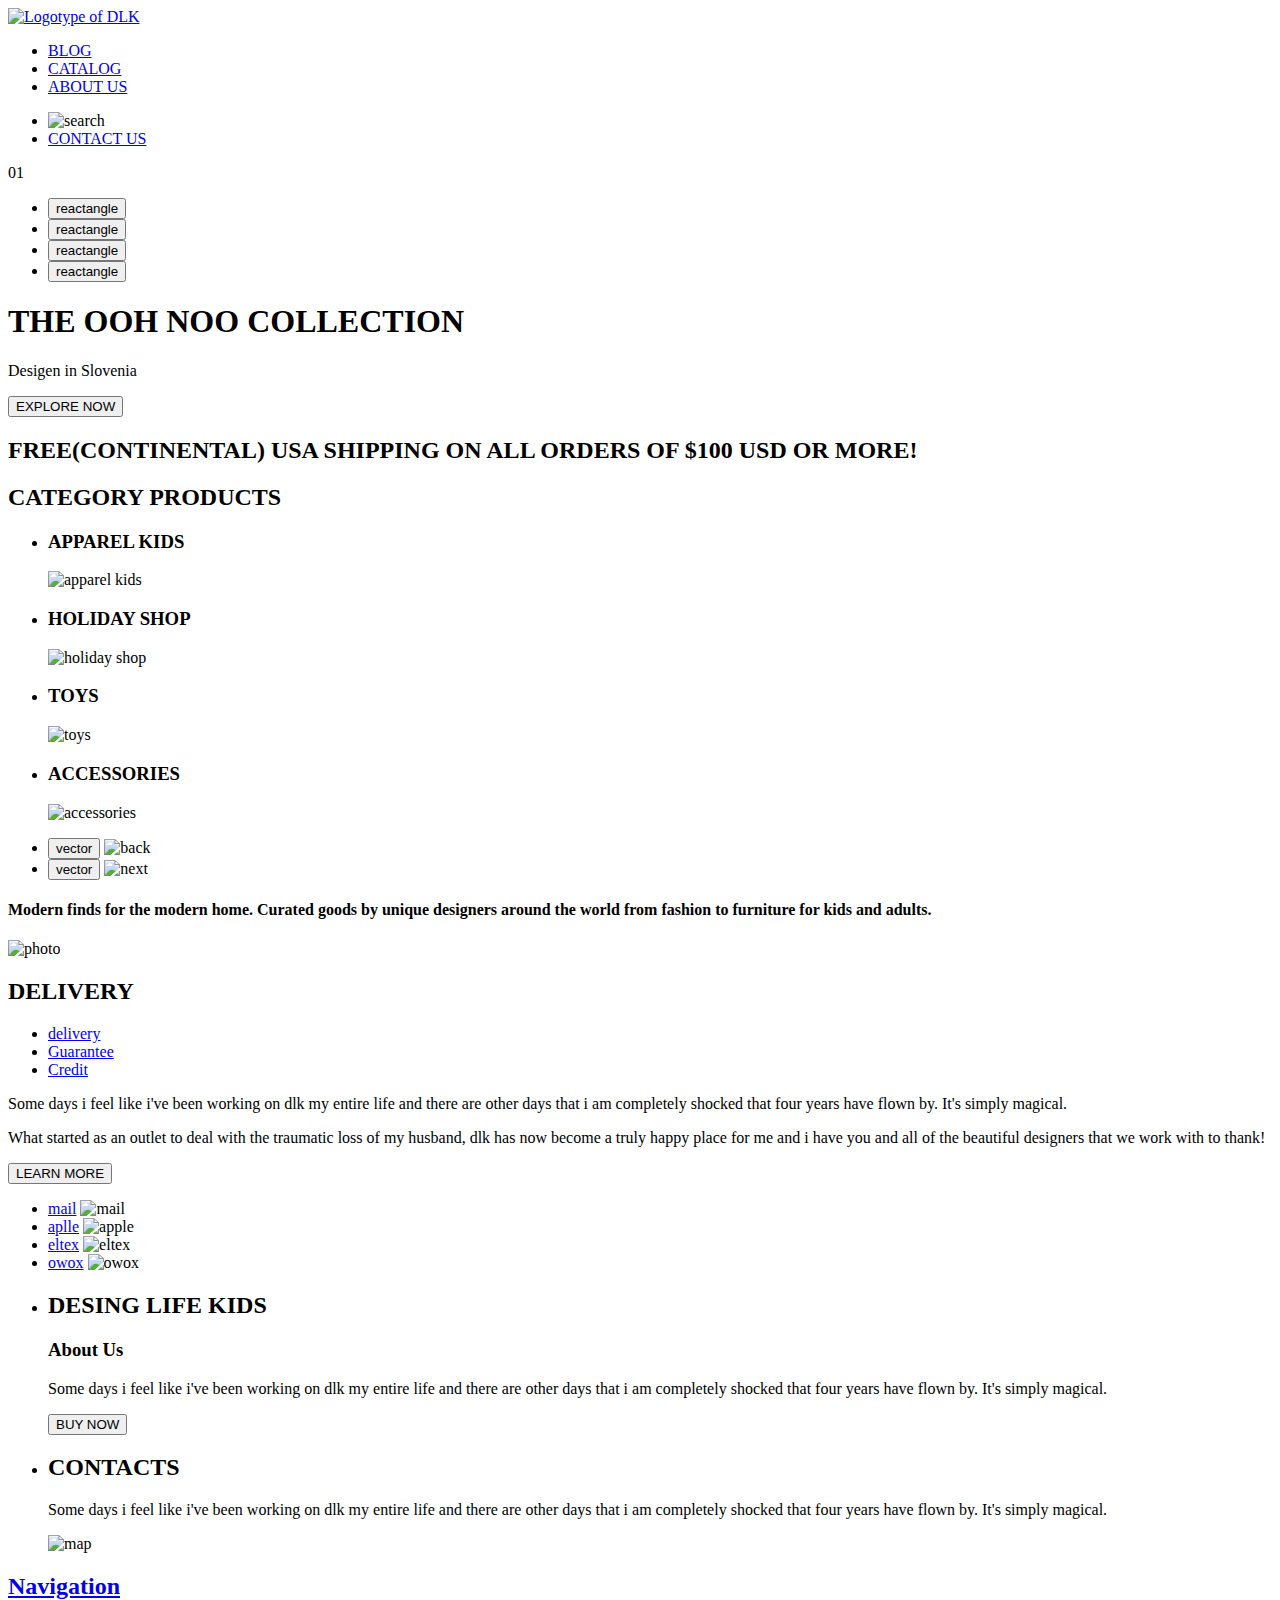
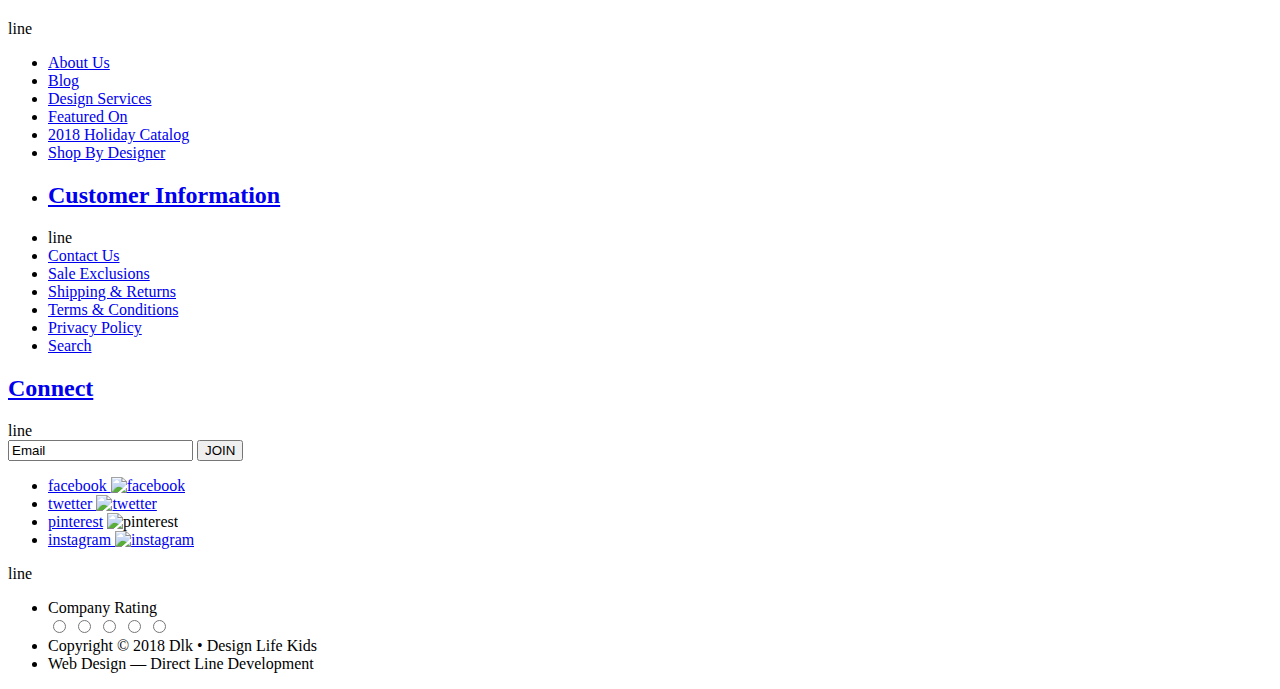
==== index.html @ a0fbb1eb "Fix index.html" ====
<!DOCTYPE html>
<html lang="en">
<head>
    <meta charset="UTF-8">
    <meta http-equiv="X-UA-Compatible" content="IE=edge">
    <meta name="viewport" content="width=device-width, initial-scale=1.0">
    <title>DLK</title>
</head>
<body>
   <header>
        <a href="/">
            <img src="#" alt="Logotype of DLK">
        </a>
        <nav>
            <ul>
                <li>
                    <a href="#">BLOG</a>
                </li>
                <li>
                    <a href="#">CATALOG</a>
                </li>
                <li>
                    <a href="#">ABOUT US</a>
                </li>
            </ul>
        </nav>
        <ul>
            <li>
                <img src="#" alt="search">
            </li>
            <li>
               <a href="#">CONTACT US</a> 
            </li>
        </ul>
   </header> 
   <section>
        <p>01</p>
                <ul>
                    <li>
                        <button>reactangle</button> 
                    </li>
                    <li>
                        <button>reactangle</button> 
                    </li>
                    <li>
                        <button>reactangle</button> 
                    </li>
                    <li>
                        <button>reactangle</button> 
                    </li>
                </ul>
            <h1>THE OOH NOO COLLECTION</h1>
            <p>Desigen in Slovenia</p>
            <button name="button">EXPLORE NOW</button>
            <h2>FREE(CONTINENTAL) USA SHIPPING ON ALL ORDERS OF $100 USD OR MORE!</h2>
            <div id="rectangle"></div>
   </section>
   <section>
    <h2>CATEGORY PRODUCTS</h2>
        <ul>
            <li>
                <h3>APPAREL KIDS</h3>
                    <img src="#" alt="apparel kids">
            </li>
            <li>
                <h3>HOLIDAY SHOP</h3>
                    <img src="#" alt="holiday shop">
            </li>
            <li>
                <h3>TOYS</h3>
                    <img src="#" alt="toys">
            </li>
            <li>
                <h3>ACCESSORIES</h3>
                    <img src="#" alt="accessories">
            </li>
        </ul>
        <ul>
            <li>
                <button>vector</button>
                    <img src="#" alt="back">
            </li>
            <li>
                <button>vector</button>
                <img src="#" alt="next">
            </li>
        </ul>
        <h4>Modern finds for the modern home. Curated goods by unique designers around the world from fashion to furniture for kids and adults.</h4>
   </section>
   <section>
    <img src="#" alt="photo">
    <h2>DELIVERY</h2>
        <ul>
            <li>
                <a href="#">delivery</a>
            </li>
            <li>
                <a href="#">Guarantee</a>
            </li>
            <li>
                <a href="#">Credit</a>
            </li>
        </ul>
        <p>Some days i feel like i've been working on dlk my entire life and there are other days that i am completely shocked that four years have flown by. It's simply magical.</p>
        <p>What started as an outlet to deal  with the traumatic loss of my husband, dlk has now become a truly happy place for me and i have you and all of the beautiful designers that we work with to thank!</p>
        <button name="button">LEARN MORE</button>
    </section>
     <section>
        <ul>
            <li>
                <a href="#">mail</a>
                    <img src="#" alt="mail">
            </li>
            <li>
                <a href="#">aplle</a>
                    <img src="#" alt="apple">
            </li>
            <li>
                <a href="#">eltex</a>
                    <img src="#" alt="eltex">
            </li>
            <li>
                <a href="#">owox</a>
                    <img src="#" alt="owox">
            </li>
        </ul>
    </section>
    <section>
        <ul>
            <li>
                 <h2>DESING LIFE KIDS</h2>
                <h3>About Us</h3>
                <p>Some days i feel like i've been working on dlk my entire life and there are other days that i am completely shocked that four years have flown by. It's simply magical.  
                </p>
                <button name="button">BUY NOW</button>
             </li>
        </ul>
        <ul>
            <li>
                <h2>CONTACTS</h2>
                <p>Some days i feel like i've been working on dlk my entire life and there are other days that i am completely shocked that four years have flown by. It's simply magical.
                </p>
                <img src="#" alt="map">
            </li>
        </ul>
    </section>
    <section>
        <h2>
            <a href="#">Navigation</a>
        </h2>
         <div>line</div>
        <ul>
            <li>
                <a href="#">About Us</a>
            </li>
            <li>
                <a href="#">Blog</a>
            </li>
            <li>
                <a href="#">Design Services</a>
            </li>
            <li>
                <a href="#">Featured On</a>
            </li>
            <li>
                <a href="#">2018 Holiday Catalog</a>
            </li>
            <li>
                <a href="#">Shop By Designer</a>
            </li>
        </ul>
    </section>
    <section>
        <ul>
            <li>
                <h2>
                   <a href="#">Customer Information</a>
                </h2>
            </li>
            <li>
                <div>line</div>
            </li>
            <li>
                <a href="#">Contact Us</a>
            </li>
            <li>
                <a href="#">Sale Exclusions</a>
            </li>
            <li>
                <a href="#">Shipping & Returns</a>
            </li>
            <li>
                <a href="#">Terms & Conditions</a>
            </li>
            <li>
                <a href="#">Privacy Policy</a>
            </li>
            <li>
                <a href="#">Search</a>
            </li>
        </ul>
    </section>
    <section>
        <h2>
            <a href="#">Connect</a>
        </h2>
        <div>line</div>
        <input type="email" value="Email"> <button>JOIN</button>
        <ul>
            <li>
                <a href="#">facebook
                    <img src="#" alt="facebook">
                </a>
            </li>
            <li>
                <a href="#">twetter
                    <img src="#" alt="twetter">
                </a>
            </li>
            <li>
                <a href="#">pinterest</a>
                    <img src="#" alt="pinterest">
            </li>
            <li>
                <a href="#">instagram
                    <img src="#" alt="instagram">
                </a>
            </li>
        </ul>
    </section>
    <div>line</div>
    <ul>
        <li>
            <div>Company Rating</div>
            <div class="rating-area">
                <input type="radio" id="star-5" name="rating" value="5">
                <label for="star-5" title="Evaluation «5»"></label>	
                <input type="radio" id="star-4" name="rating" value="4">
                <label for="star-4" title="Evaluation «4»"></label>    
                <input type="radio" id="star-3" name="rating" value="3">
                <label for="star-3" title="Evaluation «3»"></label>  
                <input type="radio" id="star-2" name="rating" value="2">
                <label for="star-2" title="Evaluation «2»"></label>    
                <input type="radio" id="star-1" name="rating" value="1">
                <label for="star-1" title="Evaluation «1»"></label>
            </div>
        </li>
        <li>
            <div>Copyright © 2018 Dlk • Design Life Kids</div>
        </li>
        <li>
            <div>Web Design — Direct Line Development</div>
        </li>
    </ul>
</body>
</html>
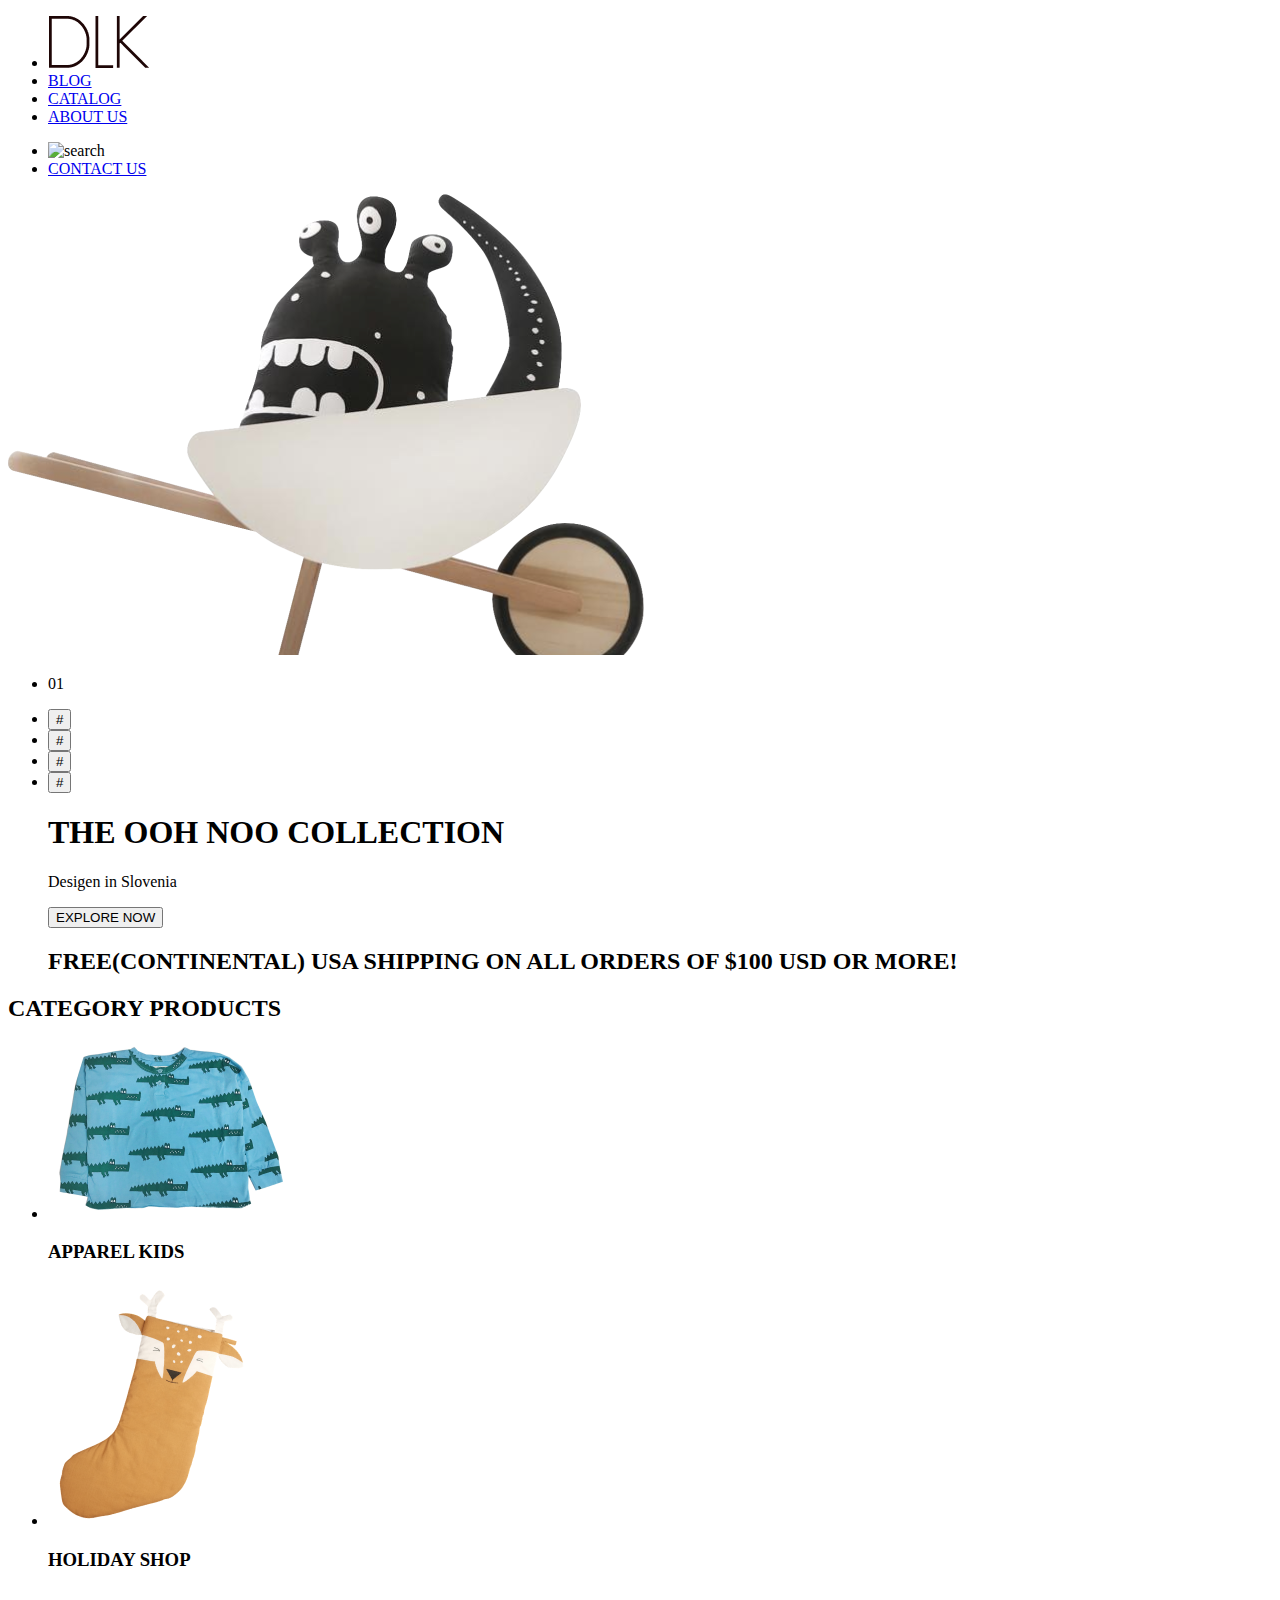
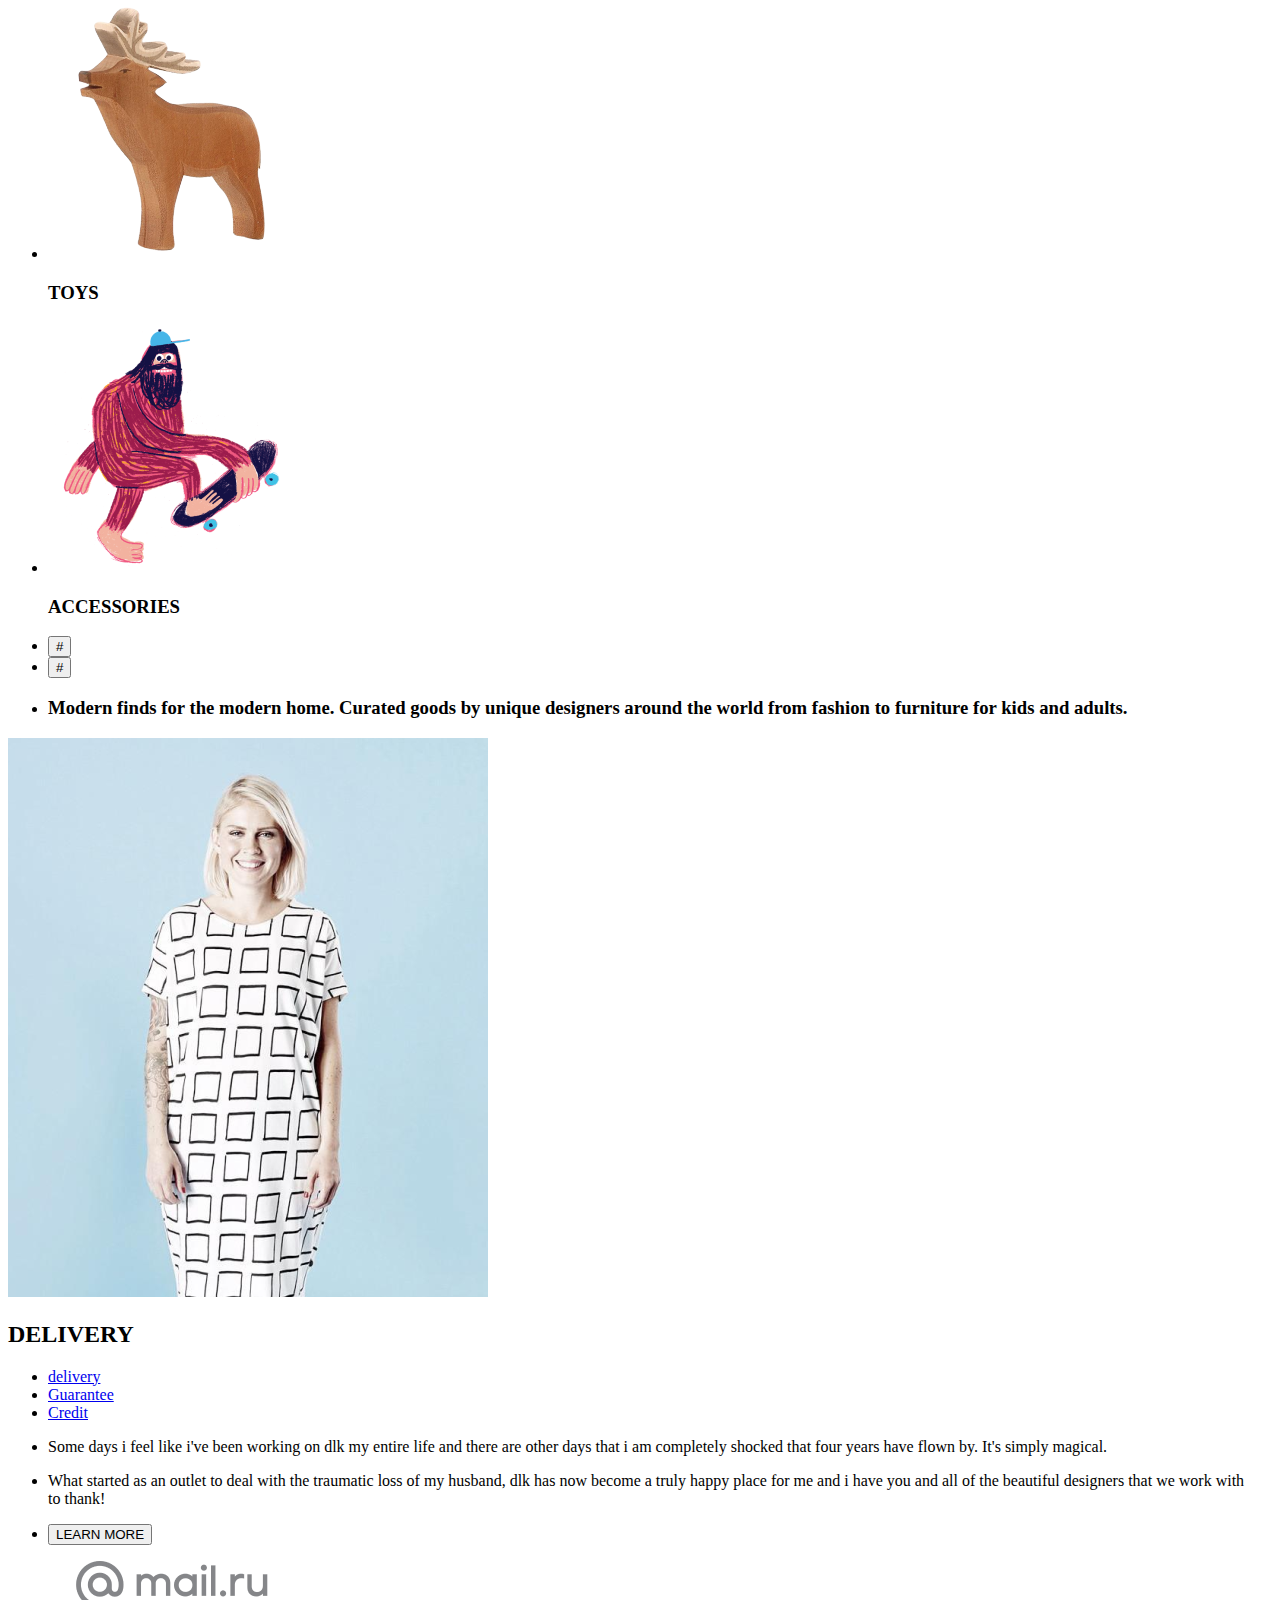
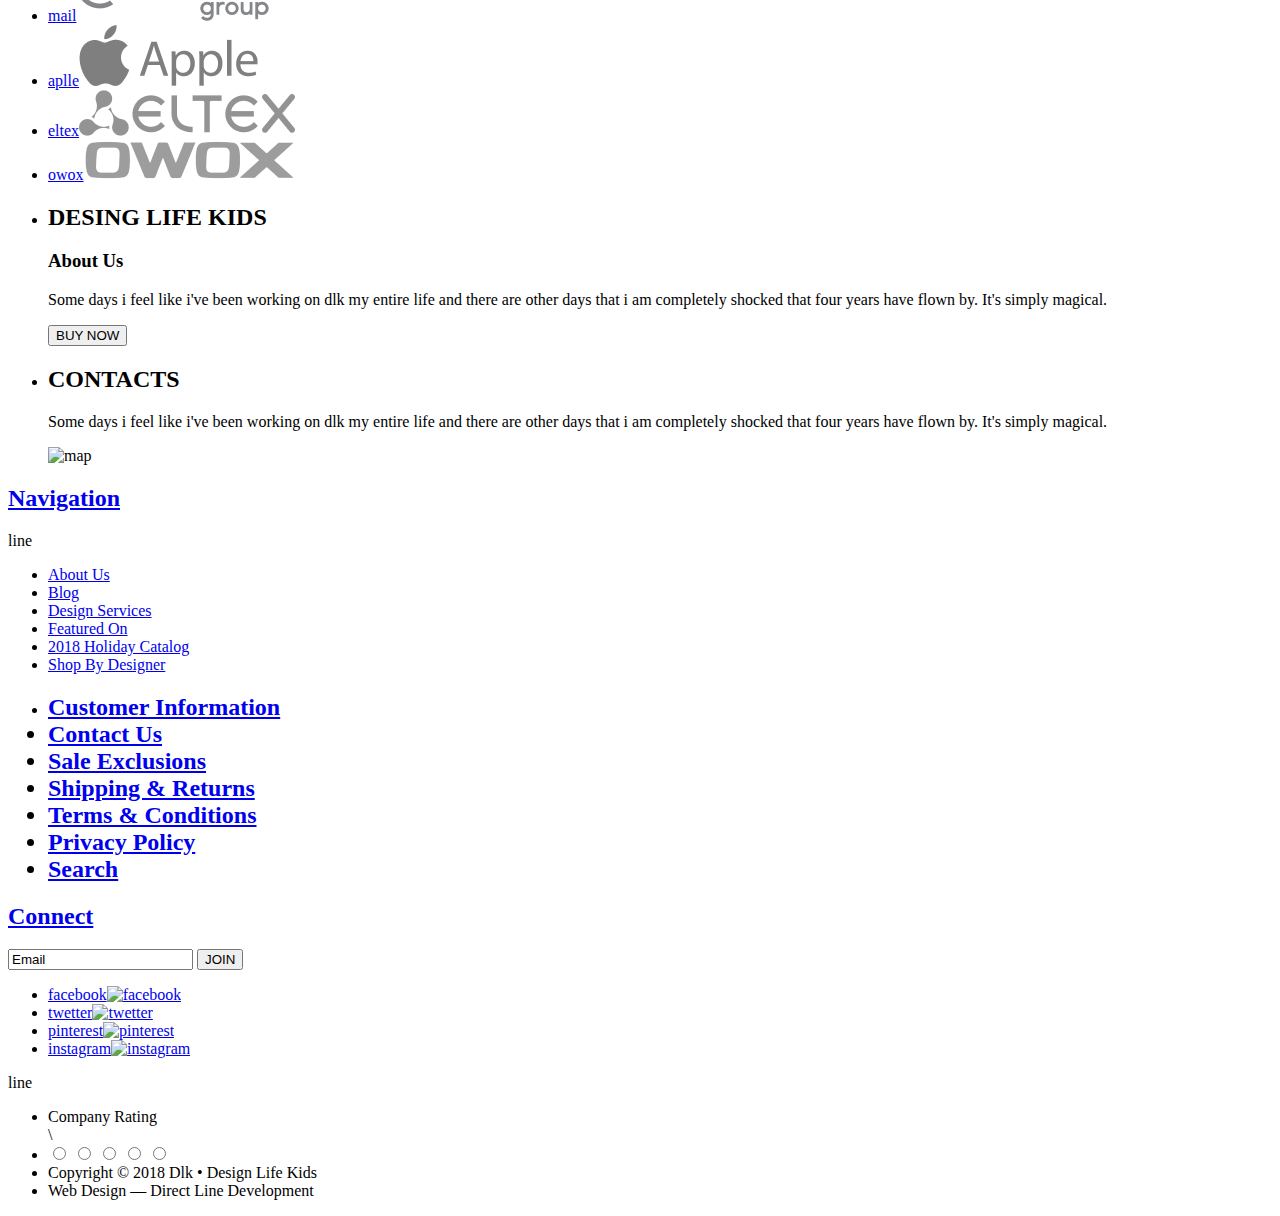
==== commit 3949b0d7: "Fix index.html" ====
--- a/index.html
+++ b/index.html
@@ -7,122 +7,72 @@
     <title>DLK</title>
 </head>
 <body>
-   <header>
-        <a href="/">
-            <img src="#" alt="Logotype of DLK">
-        </a>
+   <header class="header">
         <nav>
-            <ul>
-                <li>
-                    <a href="#">BLOG</a>
-                </li>
-                <li>
-                    <a href="#">CATALOG</a>
-                </li>
-                <li>
-                    <a href="#">ABOUT US</a>
-                </li>
+            <ul class="header__list">
+                <li class="header__list-item"><a class="header__list-link" href="/"><img src="./img/Union.png" alt="Logotype of DLK"></a></li>
+                <li class="header__list-item"><a class="header__list-link" href="#">BLOG</a></li>
+                <li class="header__list-item"><a class="header__list-link" href="#">CATALOG</a></li>
+                <li class="header__list-item"><a class="header__list-link" href="#">ABOUT US</a></li>
             </ul>
         </nav>
-        <ul>
-            <li>
-                <img src="#" alt="search">
-            </li>
-            <li>
-               <a href="#">CONTACT US</a> 
+        <ul class="search">
+            <li class="search__list">
+                <img class="search__img" src="#" alt="search"></li>
+            <li class="search__list">
+                <a class="search__link" href="#">CONTACT US</a> 
             </li>
         </ul>
-   </header> 
-   <section>
-        <p>01</p>
+   </header>
+        <main>
+            <section class="banner">
+                <img class="banner__img" src="./img/banner-backgroun.png" alt="backgroun">
+                 <ul class="banner__list">
+                    <li class="banner__list-item"><p class="banner__list-text">01</p></li>
+                    <li class="banner__list-item"><button type="button" class="banner__btn">#</button></li>
+                    <li class="banner__list-item"><button type="button" class="banner__btn">#</button></li>
+                    <li class="banner__list-item"><button type="button" class="banner__btn">#</button></li>
+                    <li class="banner__list-item"><button type="button" class="banner__btn">#</button></li>
+                </ul>
                 <ul>
-                    <li>
-                        <button>reactangle</button> 
-                    </li>
-                    <li>
-                        <button>reactangle</button> 
-                    </li>
-                    <li>
-                        <button>reactangle</button> 
-                    </li>
-                    <li>
-                        <button>reactangle</button> 
-                    </li>
+                    <h1 class="banner__title"> THE OOH NOO COLLECTION</h1>
+                    <p class="banner__title-subtitle">Desigen in Slovenia</p>
+                    <button type="button" class="banner_tatle-btn" name="button">EXPLORE NOW</button>
+                    <h2 class="banner__title-text">FREE(CONTINENTAL) USA SHIPPING ON ALL ORDERS OF $100 USD OR MORE!</h2>
                 </ul>
-            <h1>THE OOH NOO COLLECTION</h1>
-            <p>Desigen in Slovenia</p>
-            <button name="button">EXPLORE NOW</button>
-            <h2>FREE(CONTINENTAL) USA SHIPPING ON ALL ORDERS OF $100 USD OR MORE!</h2>
-            <div id="rectangle"></div>
+        </main>
    </section>
-   <section>
-    <h2>CATEGORY PRODUCTS</h2>
-        <ul>
-            <li>
-                <h3>APPAREL KIDS</h3>
-                    <img src="#" alt="apparel kids">
-            </li>
-            <li>
-                <h3>HOLIDAY SHOP</h3>
-                    <img src="#" alt="holiday shop">
-            </li>
-            <li>
-                <h3>TOYS</h3>
-                    <img src="#" alt="toys">
-            </li>
-            <li>
-                <h3>ACCESSORIES</h3>
-                    <img src="#" alt="accessories">
-            </li>
+   <section class="Category">
+        <h2 class="Category__title">CATEGORY PRODUCTS</h2>
+        <ul class="category__list">
+            <li class="category__list-item"><img class="category__img" src="./img/cat1.png" alt="apparel kids"><h3 class="category__list-iatem-title">APPAREL KIDS</h3><a class="category__list-link" href="#"></a></li>
+            <li class="category__list-item"><img class="category__img" src="./img/cat2.png" alt="holiday shop"><h3 class="category__list-iatem-title">HOLIDAY SHOP</h3><a class="category__list-link" href="#"></a></li>
+            <li class="category__list-item"><img class="category__img" src="./img/cat3.png" alt="toys"><h3 class="category__list-iatem-title">TOYS</h3><a class="category__list-link" href="#"></a></li>
+            <li class="category__list-item"><img class="category__img" src="/img/cat4.png" alt="accessories"><h3 class="category__list-iatem-title">ACCESSORIES</h3><a class="category__list-link href="#"></a></li>
         </ul>
-        <ul>
-            <li>
-                <button>vector</button>
-                    <img src="#" alt="back">
-            </li>
-            <li>
-                <button>vector</button>
-                <img src="#" alt="next">
-            </li>
+        <ul><li><button>#</button></li>
+            <li><button>#</button></li>
+            <li><h3>Modern finds for the modern home. Curated goods by unique designers around the world from fashion to furniture for kids and adults.</h3></li>
         </ul>
-        <h4>Modern finds for the modern home. Curated goods by unique designers around the world from fashion to furniture for kids and adults.</h4>
    </section>
-   <section>
-    <img src="#" alt="photo">
-    <h2>DELIVERY</h2>
-        <ul>
-            <li>
-                <a href="#">delivery</a>
-            </li>
-            <li>
-                <a href="#">Guarantee</a>
-            </li>
-            <li>
-                <a href="#">Credit</a>
-            </li>
+   <section class="delivery"> 
+        <img class="delivery__img" src="./img/photo.png" alt="photo">
+        <h2 class="delivery__title">DELIVERY</h2>
+        <ul class="delyvery__list">
+            <li class="delivery__list-item"><a class="delivery__list-link" href="#">delivery</a></li>
+            <li class="delivery__list-item"><a class="delivery__list-link" href="#">Guarantee</a></li>
+            <li class="delivery__list-item"><a class="delivery__list-link" href="#">Credit</a></li>
+            <li class="delivery__list-item"><p class="delivery__list-text">Some days i feel like i've been working on dlk my entire life and there are other days that i am completely shocked that four years have flown by. It's simply magical.</p></li>
+            <li class="delivery__list-item"><p class="delivery__list-text">What started as an outlet to deal  with the traumatic loss of my husband, dlk has now become a truly happy place for me and i have you and all of the beautiful designers that we work with to thank!</p></li>
+            <li class="delivery__list-item"><button class="delyvery__list-btn" type="button" name="button">LEARN MORE</button></li>
         </ul>
-        <p>Some days i feel like i've been working on dlk my entire life and there are other days that i am completely shocked that four years have flown by. It's simply magical.</p>
-        <p>What started as an outlet to deal  with the traumatic loss of my husband, dlk has now become a truly happy place for me and i have you and all of the beautiful designers that we work with to thank!</p>
-        <button name="button">LEARN MORE</button>
     </section>
-     <section>
-        <ul>
-            <li>
-                <a href="#">mail</a>
-                    <img src="#" alt="mail">
-            </li>
-            <li>
-                <a href="#">aplle</a>
-                    <img src="#" alt="apple">
-            </li>
-            <li>
-                <a href="#">eltex</a>
-                    <img src="#" alt="eltex">
-            </li>
-            <li>
-                <a href="#">owox</a>
-                    <img src="#" alt="owox">
-            </li>
+     <section class="partners">
+        <ul class="partners__list">
+            <li class="partners__list-item"><a class="partners__list-link" href="#">mail</a><img class="partners__img" src="./img/mail.png" alt="link to mail.ru"></li>
+            <li class="partners__list-item"><a class="partners__list-link" href="#">aplle</a><img class="partners__img" src="./img/apple.png" alt="link to apple.com"></li>
+            <li class="partners__list-item"><a class="partners__list-link" href="#">eltex</a><img class="partners__img" src="./img/eltex.png" alt="link to eltex.com"></li>
+            <li class="partners__list-item"><a class="partners__list-link" href="#">owox</a><img class="partners__img" src="./img/owox.png" alt="link to owox.com"></li>
         </ul>
     </section>
     <section>
@@ -145,112 +95,60 @@
         </ul>
     </section>
     <section>
-        <h2>
-            <a href="#">Navigation</a>
-        </h2>
+        <h2><a href="#">Navigation</a></h2>
          <div>line</div>
         <ul>
-            <li>
-                <a href="#">About Us</a>
-            </li>
-            <li>
-                <a href="#">Blog</a>
-            </li>
-            <li>
-                <a href="#">Design Services</a>
-            </li>
-            <li>
-                <a href="#">Featured On</a>
-            </li>
-            <li>
-                <a href="#">2018 Holiday Catalog</a>
-            </li>
-            <li>
-                <a href="#">Shop By Designer</a>
-            </li>
+            <li><a href="#">About Us</a></li>
+            <li><a href="#">Blog</a></li>
+            <li><a href="#">Design Services</a></li>
+            <li><a href="#">Featured On</a></li>
+            <li><a href="#">2018 Holiday Catalog</a></li>
+            <li><a href="#">Shop By Designer</a></li>
         </ul>
     </section>
     <section>
         <ul>
-            <li>
-                <h2>
-                   <a href="#">Customer Information</a>
-                </h2>
-            </li>
-            <li>
-                <div>line</div>
-            </li>
-            <li>
-                <a href="#">Contact Us</a>
-            </li>
-            <li>
-                <a href="#">Sale Exclusions</a>
-            </li>
-            <li>
-                <a href="#">Shipping & Returns</a>
-            </li>
-            <li>
-                <a href="#">Terms & Conditions</a>
-            </li>
-            <li>
-                <a href="#">Privacy Policy</a>
-            </li>
-            <li>
-                <a href="#">Search</a>
-            </li>
+            <li><h2><a href="#">Customer Information</a>            <li><a href="#">Contact Us</a></li>
+            <li><a href="#">Sale Exclusions</a></li>
+            <li><a href="#">Shipping & Returns</a></li>
+            <li><a href="#">Terms & Conditions</a></li>
+            <li><a href="#">Privacy Policy</a></li>
+            <li><a href="#">Search</a></li>
         </ul>
     </section>
     <section>
         <h2>
             <a href="#">Connect</a>
         </h2>
-        <div>line</div>
         <input type="email" value="Email"> <button>JOIN</button>
         <ul>
-            <li>
-                <a href="#">facebook
-                    <img src="#" alt="facebook">
-                </a>
-            </li>
-            <li>
-                <a href="#">twetter
-                    <img src="#" alt="twetter">
-                </a>
-            </li>
-            <li>
-                <a href="#">pinterest</a>
-                    <img src="#" alt="pinterest">
-            </li>
-            <li>
-                <a href="#">instagram
-                    <img src="#" alt="instagram">
-                </a>
-            </li>
+            <li><a href="#">facebook<img src="#" alt="facebook"></a></li>
+            <li><a href="#">twetter<img src="#" alt="twetter"></a></li>
+            <li><a href="#">pinterest<img src="#" alt="pinterest"></a></li>
+            <li><a href="#">instagram<img src="#" alt="instagram"></a></li>
         </ul>
     </section>
     <div>line</div>
     <ul>
+        <li><div>Company Rating</div></li>\
         <li>
-            <div>Company Rating</div>
-            <div class="rating-area">
-                <input type="radio" id="star-5" name="rating" value="5">
-                <label for="star-5" title="Evaluation «5»"></label>	
-                <input type="radio" id="star-4" name="rating" value="4">
-                <label for="star-4" title="Evaluation «4»"></label>    
-                <input type="radio" id="star-3" name="rating" value="3">
-                <label for="star-3" title="Evaluation «3»"></label>  
-                <input type="radio" id="star-2" name="rating" value="2">
-                <label for="star-2" title="Evaluation «2»"></label>    
-                <input type="radio" id="star-1" name="rating" value="1">
-                <label for="star-1" title="Evaluation «1»"></label>
-            </div>
+            <form></form>
+                <div class="rating-area">
+                    <input type="radio" id="star-5" name="rating" value="5">
+                    <label for="star-5" title="Evaluation «5»"></label>	
+                    <input type="radio" id="star-4" name="rating" value="4">
+                    <label for="star-4" title="Evaluation «4»"></label>    
+                    <input type="radio" id="star-3" name="rating" value="3">
+                    <label for="star-3" title="Evaluation «3»"></label>  
+                    <input type="radio" id="star-2" name="rating" value="2">
+                    <label for="star-2" title="Evaluation «2»"></label>    
+                    <input type="radio" id="star-1" name="rating" value="1">
+                    <label for="star-1" title="Evaluation «1»"></label>
+                </div>
+            </form>
         </li>
-        <li>
-            <div>Copyright © 2018 Dlk • Design Life Kids</div>
-        </li>
-        <li>
-            <div>Web Design — Direct Line Development</div>
-        </li>
+        <li><div>Copyright © 2018 Dlk • Design Life Kids</div></li>
+        <li><div>Web Design — Direct Line Development</div></li>
     </ul>
 </body>
 </html>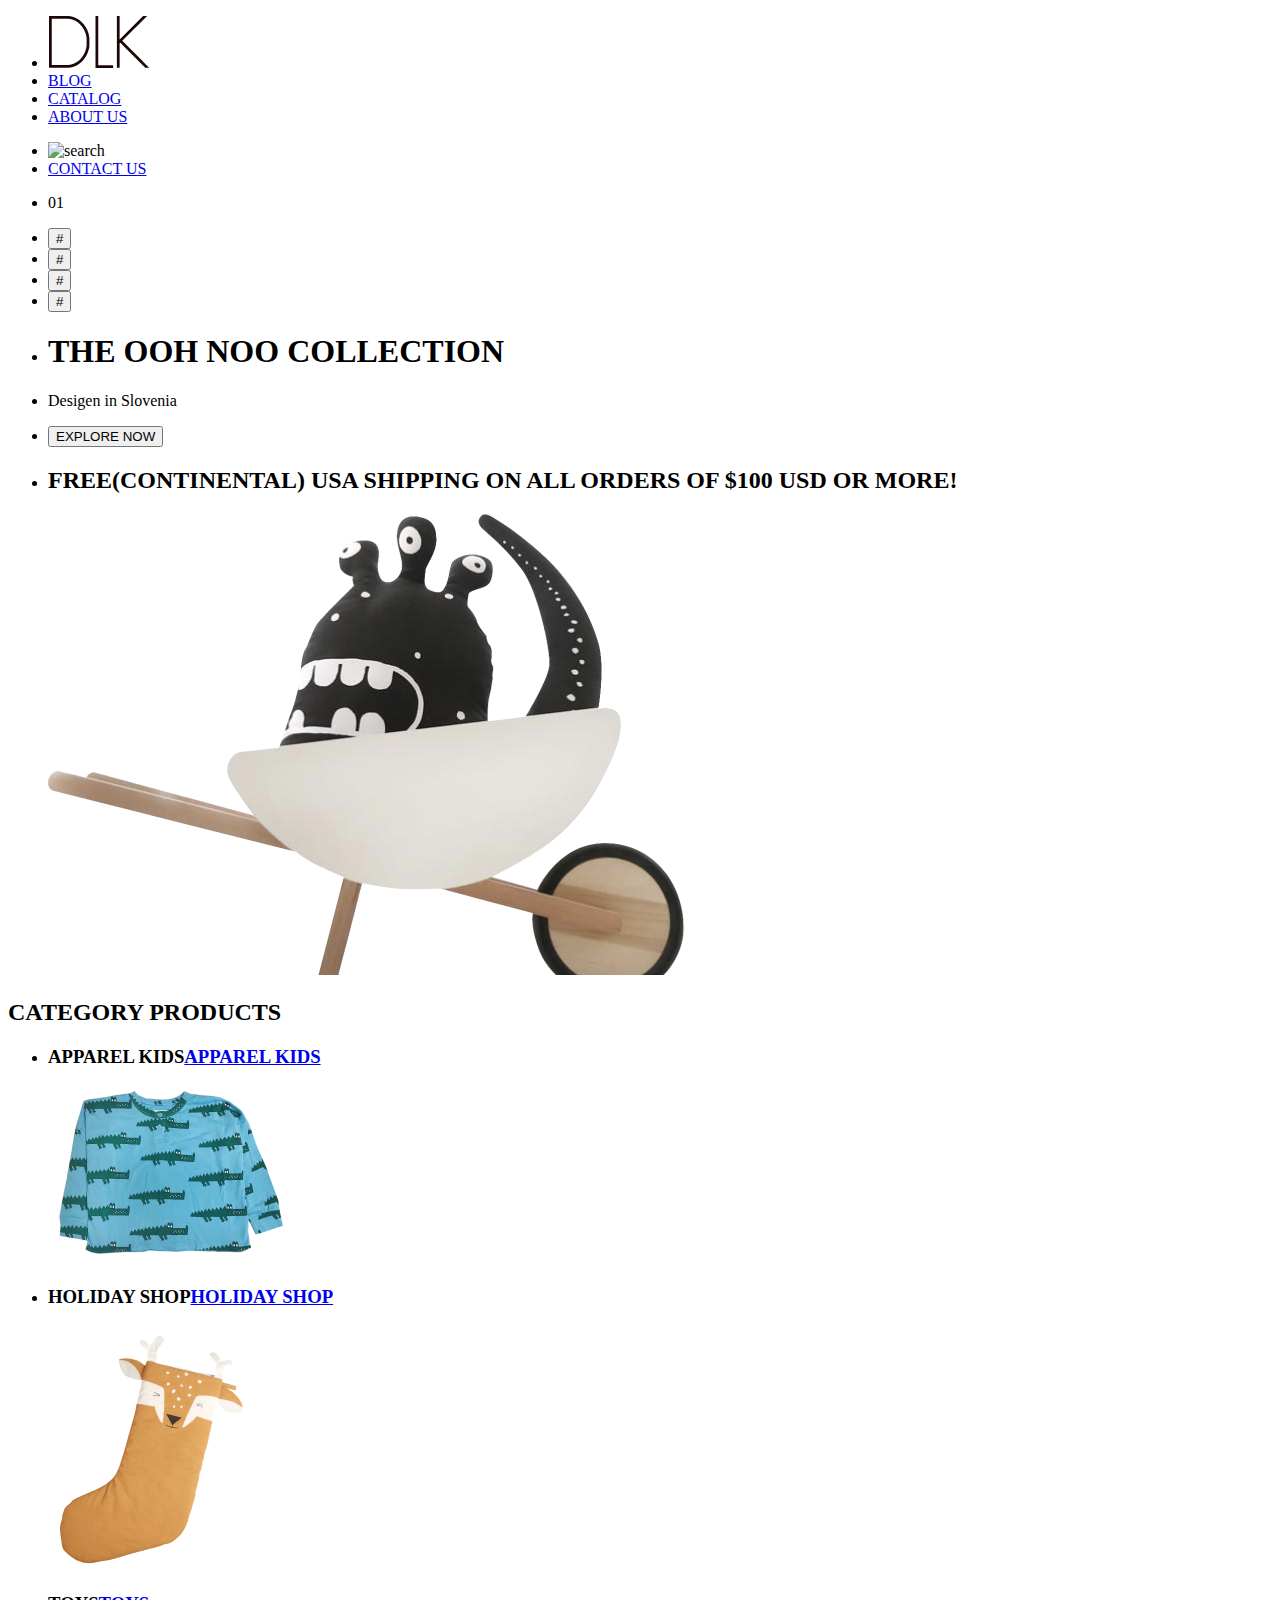
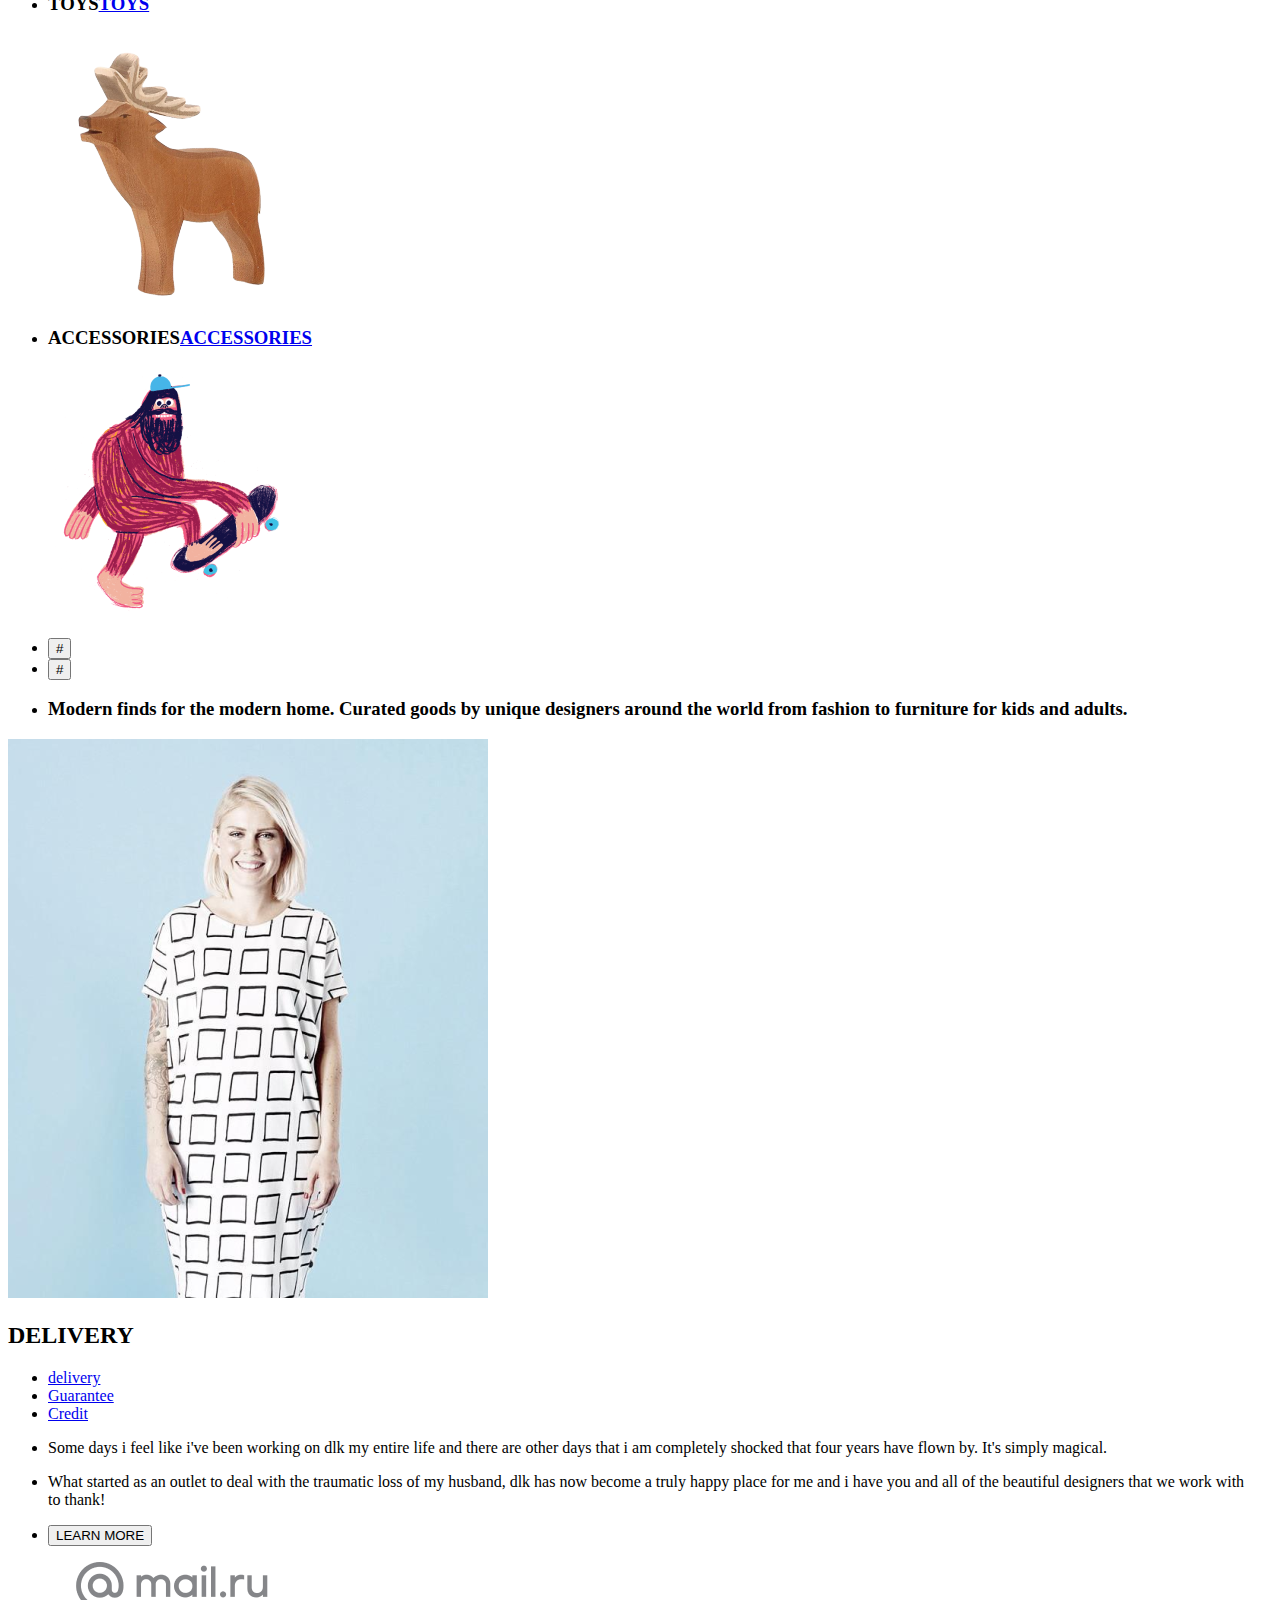
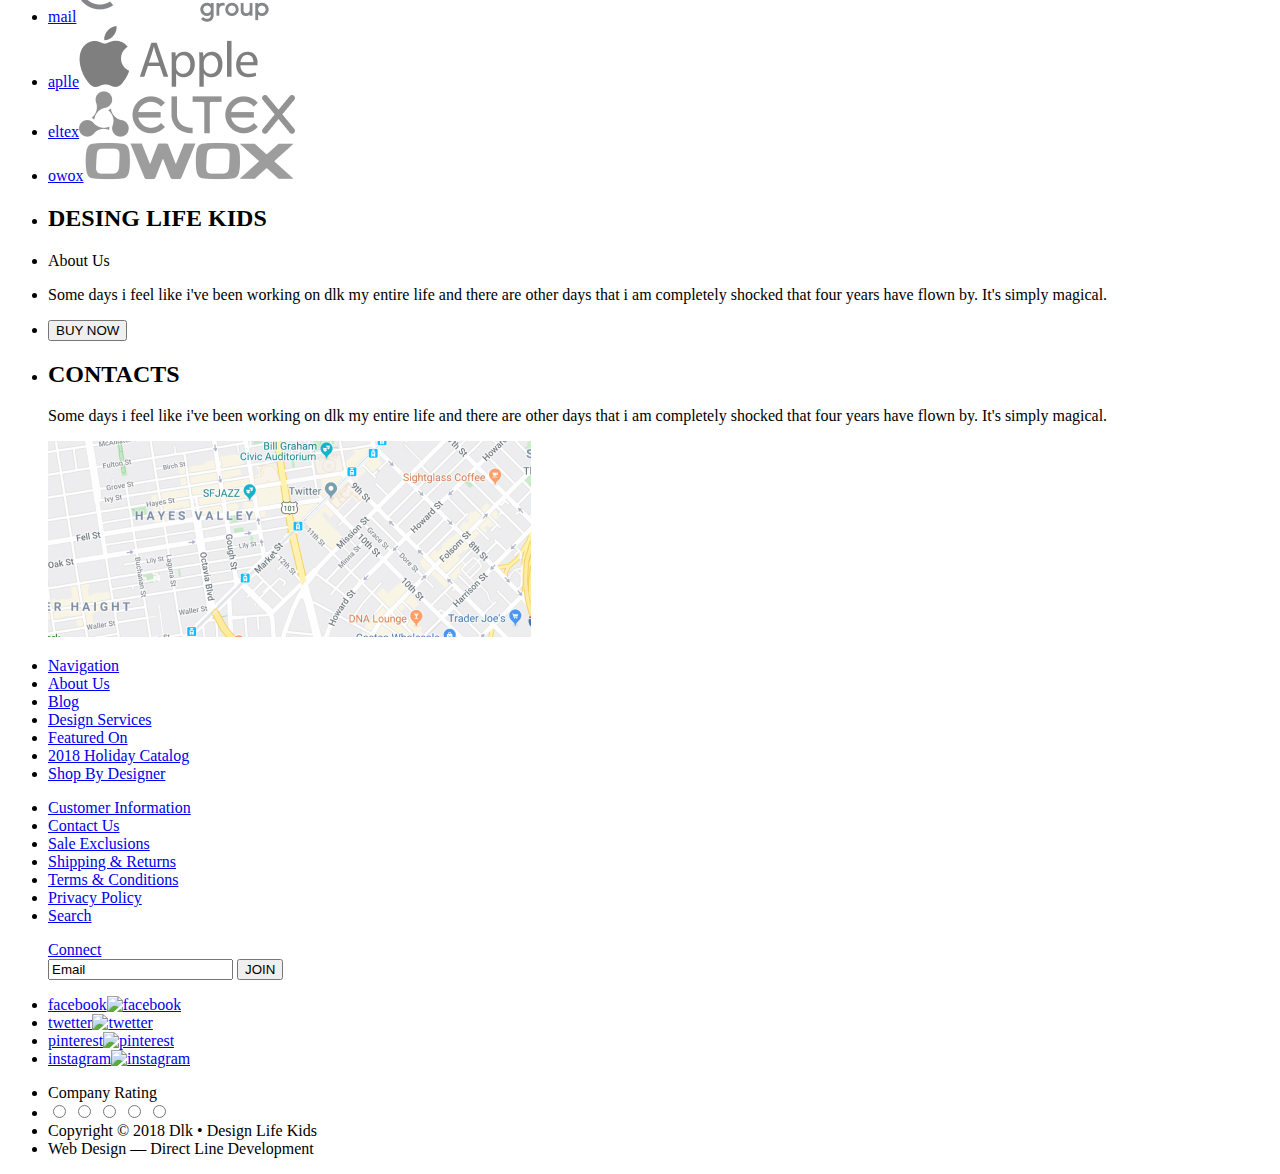
==== commit 976b81ed: "Update catalog.html" ====
--- a/index.html
+++ b/index.html
@@ -7,7 +7,7 @@
     <title>DLK</title>
 </head>
 <body>
-   <header class="header">
+    <header class="header">
         <nav>
             <ul class="header__list">
                 <li class="header__list-item"><a class="header__list-link" href="/"><img src="./img/Union.png" alt="Logotype of DLK"></a></li>
@@ -16,139 +16,151 @@
                 <li class="header__list-item"><a class="header__list-link" href="#">ABOUT US</a></li>
             </ul>
         </nav>
-        <ul class="search">
-            <li class="search__list">
-                <img class="search__img" src="#" alt="search"></li>
-            <li class="search__list">
-                <a class="search__link" href="#">CONTACT US</a> 
-            </li>
-        </ul>
-   </header>
-        <main>
-            <section class="banner">
+           <ul class="search">
+                <li class="search__list">
+                    <img class="search__img" src="#" alt="search"></li>
+                <li class="search__list">
+                    <a class="search__link" href="#">CONTACT US</a> 
+                </li>
+            </ul>
+        </header>
+    <main>
+        <section class="banner">
+             <ul class="banner__list">
+                <li class="banner__list-item"><p class="banner__list-text">01</p></li>
+                <li class="banner__list-item"><button type="button" class="banner__btn">#</button></li>
+                <li class="banner__list-item"><button type="button" class="banner__btn">#</button></li>
+                <li class="banner__list-item"><button type="button" class="banner__btn">#</button></li>
+                <li class="banner__list-item"><button type="button" class="banner__btn">#</button></li>
+            </ul>
+            <ul class="banner__items">
+                <li class="banner__items"><h1 class="banner__title"> THE OOH NOO COLLECTION</h1></li>
+                <li class="banner__items"><p class="banner__subtitle">Desigen in Slovenia</p></li>
+                <li class="banner__items"><form action=""><button type="button" class="banner_btn" name="button">EXPLORE NOW</button></form></li>
+                <li class="banner__items"><h2 class="banner__items-text">FREE(CONTINENTAL) USA SHIPPING ON ALL ORDERS OF $100 USD OR MORE!</h2></li>
                 <img class="banner__img" src="./img/banner-backgroun.png" alt="backgroun">
-                 <ul class="banner__list">
-                    <li class="banner__list-item"><p class="banner__list-text">01</p></li>
-                    <li class="banner__list-item"><button type="button" class="banner__btn">#</button></li>
-                    <li class="banner__list-item"><button type="button" class="banner__btn">#</button></li>
-                    <li class="banner__list-item"><button type="button" class="banner__btn">#</button></li>
-                    <li class="banner__list-item"><button type="button" class="banner__btn">#</button></li>
+            </ul>
+        </section>
+        <section class="category">
+            <h2 class="category__title">CATEGORY PRODUCTS</h2>
+            <ul class="category__list">
+                <li class="category__list-item"> <!--h3 удалить при необходимости-->
+                    <h3 class="category__list-title">APPAREL KIDS<a class="category__list-link" href="#">APPAREL KIDS</a></h3>
+                    <img class="category__img" src="./img/cat1.png" alt="apparel kids">
+                </li>
+                <li class="category__list-item"><!--h3 удалить при необходимости-->
+                    <h3 class="category__list-title">HOLIDAY SHOP<a class="category__list-link" href="#">HOLIDAY SHOP</a></h3>
+                    <img class="category__img" src="./img/cat2.png" alt="holiday shop">
+                </li>
+                <li class="category__list-item"><!--h3 удалить при необходимости-->
+                    <h3 class="category__list-title">TOYS<a class="category__list-link" href="#">TOYS</a></h3>
+                    <img class="category__img" src="./img/cat3.png" alt="toys">
+                </li>
+                <li class="category__list-item"><!--h3 удалить при необходимости-->
+                    <h3 class="category__list-title">ACCESSORIES<a class="category__list-link" href="#">ACCESSORIES</a></h3>
+                    <img class="category__img" src="/img/cat4.png" alt="accessories">
+                </li>
+            </ul>
+            <form action="" method="post">
+                <ul class="cetegory__btn"> 
+                    <li class="category__btn-list">
+                        <button class="category__btn-item">#</button></li>
+                    <li class="category__btn-list">
+                        <button class="category__btn-item">#</button></li>
+                    <li><h3 class="category__btn-list-item">Modern finds for the modern home. Curated goods by unique designers around the world from fashion to furniture for kids and adults.</h3></li>
                 </ul>
-                <ul>
-                    <h1 class="banner__title"> THE OOH NOO COLLECTION</h1>
-                    <p class="banner__title-subtitle">Desigen in Slovenia</p>
-                    <button type="button" class="banner_tatle-btn" name="button">EXPLORE NOW</button>
-                    <h2 class="banner__title-text">FREE(CONTINENTAL) USA SHIPPING ON ALL ORDERS OF $100 USD OR MORE!</h2>
-                </ul>
-        </main>
-   </section>
-   <section class="Category">
-        <h2 class="Category__title">CATEGORY PRODUCTS</h2>
-        <ul class="category__list">
-            <li class="category__list-item"><img class="category__img" src="./img/cat1.png" alt="apparel kids"><h3 class="category__list-iatem-title">APPAREL KIDS</h3><a class="category__list-link" href="#"></a></li>
-            <li class="category__list-item"><img class="category__img" src="./img/cat2.png" alt="holiday shop"><h3 class="category__list-iatem-title">HOLIDAY SHOP</h3><a class="category__list-link" href="#"></a></li>
-            <li class="category__list-item"><img class="category__img" src="./img/cat3.png" alt="toys"><h3 class="category__list-iatem-title">TOYS</h3><a class="category__list-link" href="#"></a></li>
-            <li class="category__list-item"><img class="category__img" src="/img/cat4.png" alt="accessories"><h3 class="category__list-iatem-title">ACCESSORIES</h3><a class="category__list-link href="#"></a></li>
-        </ul>
-        <ul><li><button>#</button></li>
-            <li><button>#</button></li>
-            <li><h3>Modern finds for the modern home. Curated goods by unique designers around the world from fashion to furniture for kids and adults.</h3></li>
-        </ul>
-   </section>
-   <section class="delivery"> 
-        <img class="delivery__img" src="./img/photo.png" alt="photo">
-        <h2 class="delivery__title">DELIVERY</h2>
-        <ul class="delyvery__list">
-            <li class="delivery__list-item"><a class="delivery__list-link" href="#">delivery</a></li>
-            <li class="delivery__list-item"><a class="delivery__list-link" href="#">Guarantee</a></li>
-            <li class="delivery__list-item"><a class="delivery__list-link" href="#">Credit</a></li>
-            <li class="delivery__list-item"><p class="delivery__list-text">Some days i feel like i've been working on dlk my entire life and there are other days that i am completely shocked that four years have flown by. It's simply magical.</p></li>
-            <li class="delivery__list-item"><p class="delivery__list-text">What started as an outlet to deal  with the traumatic loss of my husband, dlk has now become a truly happy place for me and i have you and all of the beautiful designers that we work with to thank!</p></li>
-            <li class="delivery__list-item"><button class="delyvery__list-btn" type="button" name="button">LEARN MORE</button></li>
-        </ul>
-    </section>
-     <section class="partners">
-        <ul class="partners__list">
-            <li class="partners__list-item"><a class="partners__list-link" href="#">mail</a><img class="partners__img" src="./img/mail.png" alt="link to mail.ru"></li>
-            <li class="partners__list-item"><a class="partners__list-link" href="#">aplle</a><img class="partners__img" src="./img/apple.png" alt="link to apple.com"></li>
-            <li class="partners__list-item"><a class="partners__list-link" href="#">eltex</a><img class="partners__img" src="./img/eltex.png" alt="link to eltex.com"></li>
-            <li class="partners__list-item"><a class="partners__list-link" href="#">owox</a><img class="partners__img" src="./img/owox.png" alt="link to owox.com"></li>
-        </ul>
-    </section>
-    <section>
-        <ul>
-            <li>
-                 <h2>DESING LIFE KIDS</h2>
-                <h3>About Us</h3>
-                <p>Some days i feel like i've been working on dlk my entire life and there are other days that i am completely shocked that four years have flown by. It's simply magical.  
-                </p>
-                <button name="button">BUY NOW</button>
-             </li>
-        </ul>
-        <ul>
-            <li>
-                <h2>CONTACTS</h2>
-                <p>Some days i feel like i've been working on dlk my entire life and there are other days that i am completely shocked that four years have flown by. It's simply magical.
-                </p>
-                <img src="#" alt="map">
-            </li>
-        </ul>
-    </section>
-    <section>
-        <h2><a href="#">Navigation</a></h2>
-         <div>line</div>
-        <ul>
-            <li><a href="#">About Us</a></li>
-            <li><a href="#">Blog</a></li>
-            <li><a href="#">Design Services</a></li>
-            <li><a href="#">Featured On</a></li>
-            <li><a href="#">2018 Holiday Catalog</a></li>
-            <li><a href="#">Shop By Designer</a></li>
-        </ul>
-    </section>
-    <section>
-        <ul>
-            <li><h2><a href="#">Customer Information</a>            <li><a href="#">Contact Us</a></li>
-            <li><a href="#">Sale Exclusions</a></li>
-            <li><a href="#">Shipping & Returns</a></li>
-            <li><a href="#">Terms & Conditions</a></li>
-            <li><a href="#">Privacy Policy</a></li>
-            <li><a href="#">Search</a></li>
-        </ul>
-    </section>
-    <section>
-        <h2>
-            <a href="#">Connect</a>
-        </h2>
-        <input type="email" value="Email"> <button>JOIN</button>
-        <ul>
-            <li><a href="#">facebook<img src="#" alt="facebook"></a></li>
-            <li><a href="#">twetter<img src="#" alt="twetter"></a></li>
-            <li><a href="#">pinterest<img src="#" alt="pinterest"></a></li>
-            <li><a href="#">instagram<img src="#" alt="instagram"></a></li>
-        </ul>
-    </section>
-    <div>line</div>
-    <ul>
-        <li><div>Company Rating</div></li>\
-        <li>
-            <form></form>
-                <div class="rating-area">
-                    <input type="radio" id="star-5" name="rating" value="5">
-                    <label for="star-5" title="Evaluation «5»"></label>	
-                    <input type="radio" id="star-4" name="rating" value="4">
-                    <label for="star-4" title="Evaluation «4»"></label>    
-                    <input type="radio" id="star-3" name="rating" value="3">
-                    <label for="star-3" title="Evaluation «3»"></label>  
-                    <input type="radio" id="star-2" name="rating" value="2">
-                    <label for="star-2" title="Evaluation «2»"></label>    
-                    <input type="radio" id="star-1" name="rating" value="1">
-                    <label for="star-1" title="Evaluation «1»"></label>
-                </div>
             </form>
-        </li>
-        <li><div>Copyright © 2018 Dlk • Design Life Kids</div></li>
-        <li><div>Web Design — Direct Line Development</div></li>
-    </ul>
+        </section>
+        <section class="delivery"> 
+            <img class="delivery__img" src="./img/photo.png" alt="photo">
+            <h2 class="delivery__title">DELIVERY</h2>
+            <ul class="delyvery__list">
+                <li class="delivery__list-item"><a class="delivery__list-link" href="#">delivery</a></li>
+                <li class="delivery__list-item"><a class="delivery__list-link" href="#">Guarantee</a></li>
+                <li class="delivery__list-item"><a class="delivery__list-link" href="#">Credit</a></li>
+                <li class="delivery__list-item"><p class="delivery__list-text">Some days i feel like i've been working on dlk my entire life and there are other days that i am completely shocked that four years have flown by. It's simply magical.</p></li>
+                <li class="delivery__list-item"><p class="delivery__list-text">What started as an outlet to deal  with the traumatic loss of my husband, dlk has now become a truly happy place for me and i have you and all of the beautiful designers that we work with to thank!</p></li>
+                <li class="delivery__list-item"><button class="delyvery__list-btn" type="button" name="button">LEARN MORE</button></li>
+            </ul>
+        </section>
+        <section class="partners">
+            <ul class="partners__list">
+                <li class="partners__list-item"><a class="partners__list-link" href="#">mail</a><img class="partners__img" src="./img/mail.png" alt="link to mail.ru"></li>
+                <li class="partners__list-item"><a class="partners__list-link" href="#">aplle</a><img class="partners__img" src="./img/apple.png" alt="link to apple.com"></li>
+                <li class="partners__list-item"><a class="partners__list-link" href="#">eltex</a><img class="partners__img" src="./img/eltex.png" alt="link to eltex.com"></li>
+                <li class="partners__list-item"><a class="partners__list-link" href="#">owox</a><img class="partners__img" src="./img/owox.png" alt="link to owox.com"></li>
+            </ul>
+        </section>
+        <section class="design">
+            <ul class="design__list">
+                <li class="design__list-item"><h2 class="design__title">DESING LIFE KIDS</h2></li>
+                <li class="design__list-item"><p class="design__list-subtitle">About Us</p></li>
+                <li class="design__list-item"><p class="design__list-text">Some days i feel like i've been working on dlk my entire life and there are other days that i am completely shocked that four years have flown by. It's simply magical.  
+                    </p></li>
+                <li class="design__list-item"><button class="desingn__btn" name="button">BUY NOW</button></li>
+            </ul>
+            <ul class="Contact">
+                <li>
+                    <h2 class="Contact__list-item"><h2 class="Contact__title">CONTACTS</h2>       
+                    <p class="Contact__list-item"><p class="Contact__list-text">Some days i feel like i've been working on dlk my entire life and there are other days that i am completely shocked that four years have flown by. It's simply magical.
+                    </p>
+                    <img class="Contact__img" src="./img/map.jpg" alt="map">
+                </li>
+            </ul>
+        </section>
+    </main>
+    <footer>
+        <section class="navigation">
+        <ul class="navigation__list">
+                <li class="navigation__list-item"><a class="navigation__title-link" href="#">Navigation</a></li>
+                <li class="navigation__list-item"><a class="navigation__list-link" href="#">About Us</a></li>
+                <li class="navigation__list-item"><a class="navigation__list-link" href="#">Blog</a></li>
+            <li class="navigation__list-item"><a class="navigation__list-link" href="#">Design Services</a></li>
+                <li class="navigation__list-item"><a class="navigation__list-link" href="#">Featured On</a></li>
+                <li class="navigation__list-item"><a class="navigation__list-link" href="#">2018 Holiday Catalog</a></li>
+                <li class="navigation__list-item"><a class="navigation__list-link" href="#">Shop By Designer</a></li>
+            </ul>
+            <ul class="information">
+                <li class="information__list-item"><a class="information__title-link"href="#">Customer Information</a>            
+                <li class="information__list-item"><a class="information__list-link" href="#">Contact Us</a></li>
+                <li class="information__list-item"><a class="information__list-link" href="#">Sale Exclusions</a></li>
+            <li class="information__list-item"><a class="information__list-link" href="#">Shipping & Returns</a></li>
+                <li class="information__list-item"><a class="information__list-link" href="#">Terms & Conditions</a></li>
+                <li class="information__list-item"><a class="information__list-link" href="#">Privacy Policy</a></li>
+                <li class="Information__list-item"><a class="information__list-link" href="#">Search</a></li>
+            </ul>
+            <ul class="connect">
+                <a class="connect__title-link" href="#">Connect</a>
+                <form action="" method="get">
+                <input type="email" value="Email"> <button class="btn">JOIN</button></form></ul>
+            <ul>
+                <li class="connect__list-item"><a class="connect__list-link" href="#">facebook<img src="#" alt="facebook"></a></li>
+                <li class="connect__list-item"><a class="connect__list-link" href="#">twetter<img src="#" alt="twetter"></a></li>
+                <li class="connect__list-item"><a class="connect__list-link" href="#">pinterest<img src="#" alt="pinterest"></a></li>
+                <li class="connect__list-item"><a class="connect__list-link" href="#">instagram<img src="#" alt="instagram"></a></li>
+            </ul>
+             <ul class="developers">
+                <li class="developers__list"><div class="developers__list-item">Company Rating</div></li>
+                <li class="developers__list">
+                     <form>
+                        <div class="rating-area">
+                            <input type="radio" id="star-5" name="rating" value="5">
+                            <label for="star-5" title="Evaluation «5»"></label>	
+                            <input type="radio" id="star-4" name="rating" value="4">
+                            <label for="star-4" title="Evaluation «4»"></label>    
+                            <input type="radio" id="star-3" name="rating" value="3">
+                            <label for="star-3" title="Evaluation «3»"></label>  
+                            <input type="radio" id="star-2" name="rating" value="2">
+                            <label for="star-2" title="Evaluation «2»"></label>    
+                            <input type="radio" id="star-1" name="rating" value="1">
+                            <label for="star-1" title="Evaluation «1»"></label>
+                        </div>
+                    </form>
+                </li>
+                <li class="developers__list"><div class="developers__list-item">Copyright © 2018 Dlk • Design Life Kids</div></li>
+                <li class="developers__list"><div class="developers__item">Web Design — Direct Line Development</div></li>
+            </ul>
+        </section>
+    </footer>    
 </body>
 </html>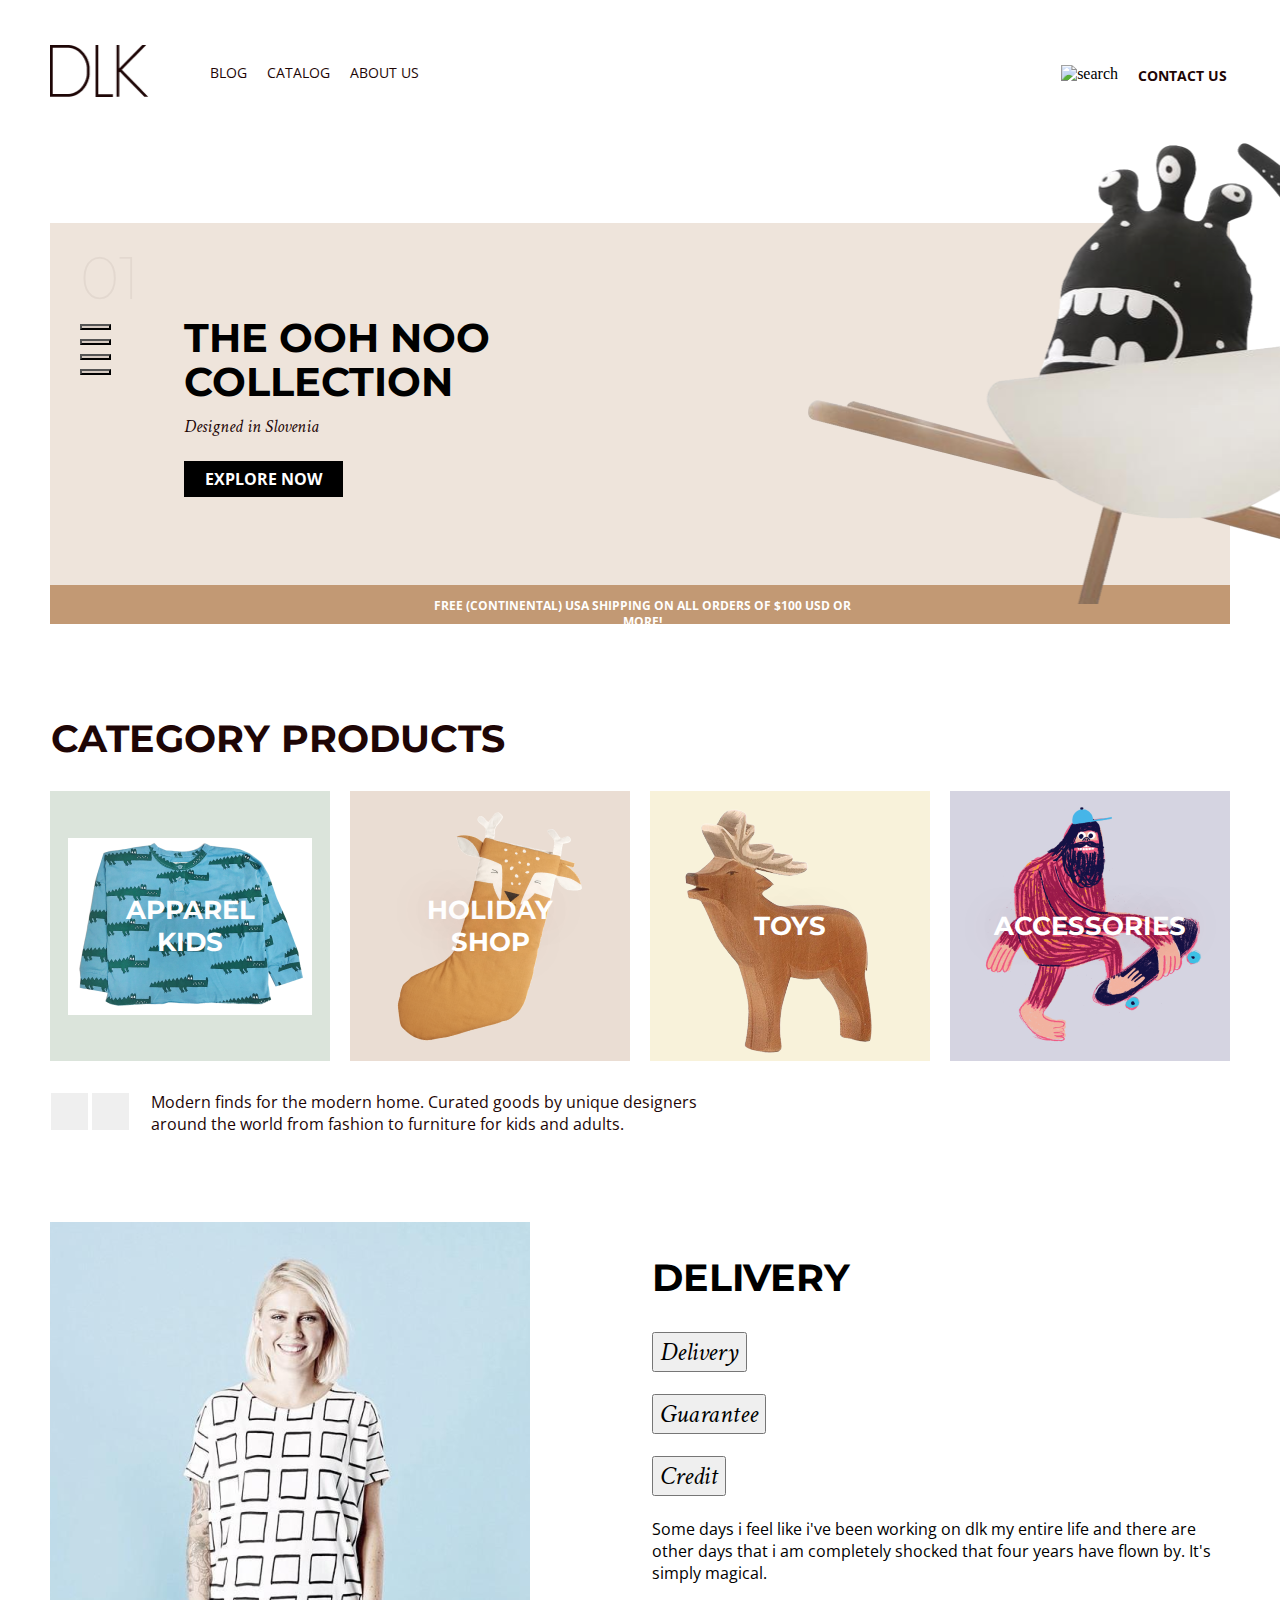
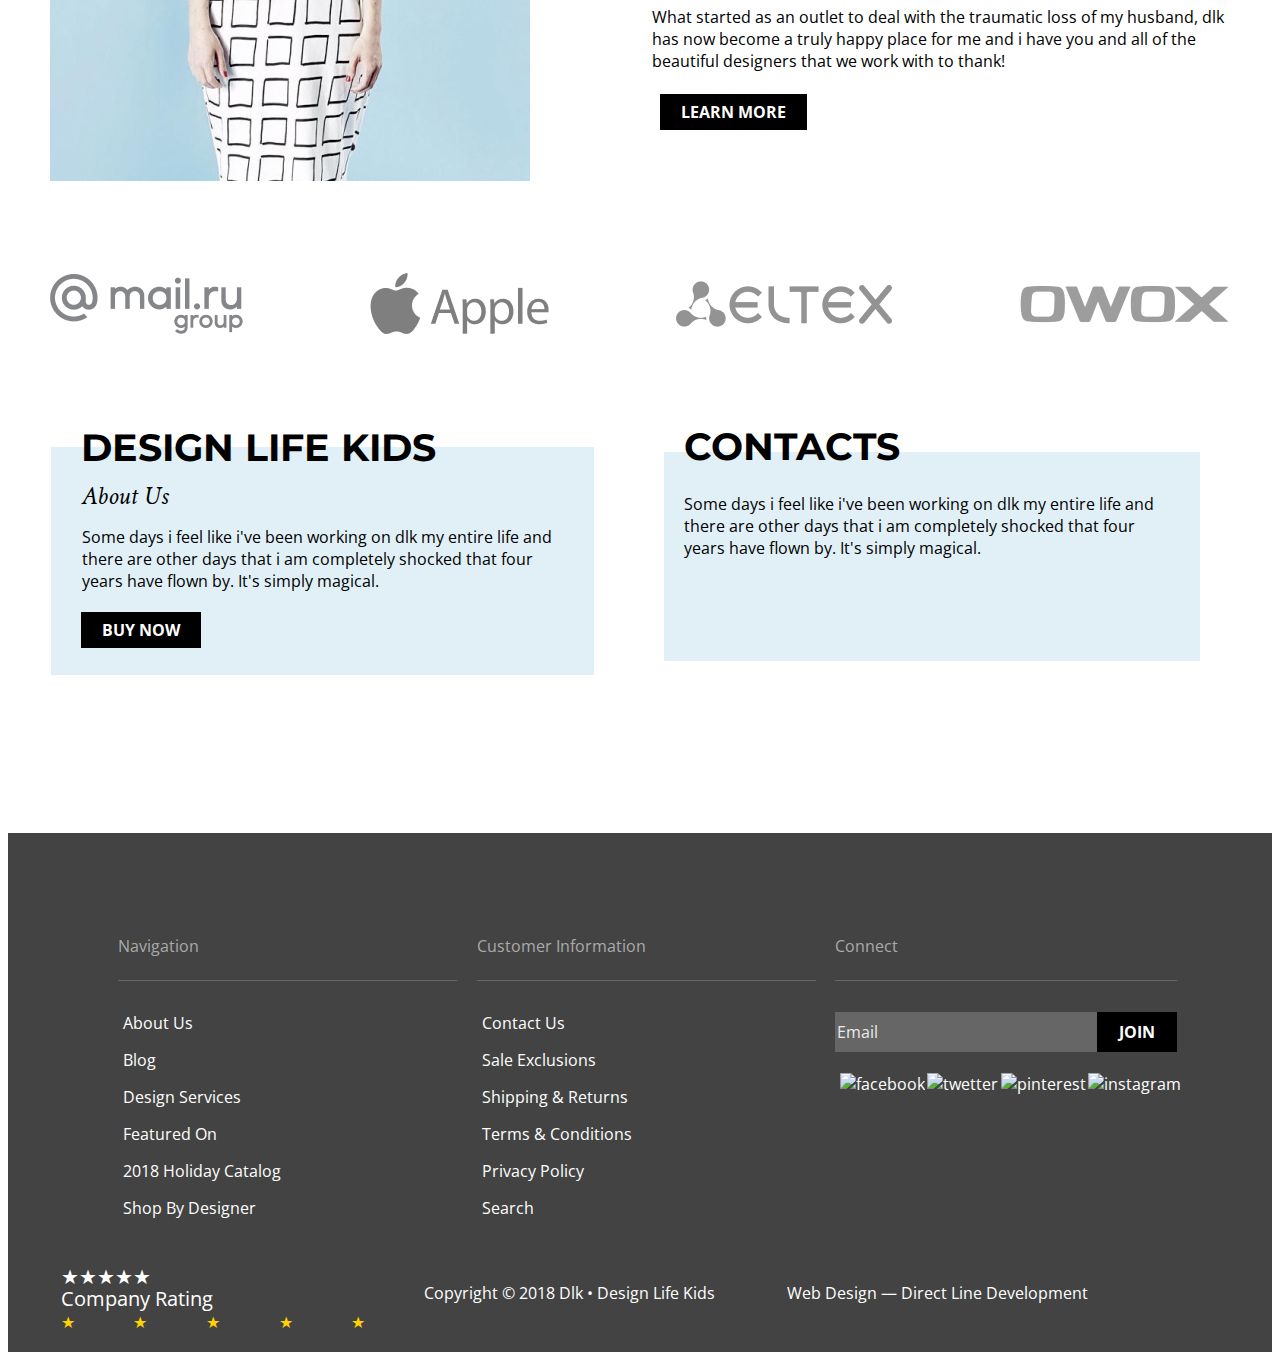
==== commit 40790674: "FixRating.css" ====
--- a/index.html
+++ b/index.html
@@ -4,163 +4,181 @@
     <meta charset="UTF-8">
     <meta http-equiv="X-UA-Compatible" content="IE=edge">
     <meta name="viewport" content="width=device-width, initial-scale=1.0">
+    <link rel="stylesheet" href="./style/common.css">
+    <link rel="stylesheet" href="./index.css">
+    <link rel="preconnect" href="https://fonts.gstatic.com" crossorigin>
+    <link href="https://fonts.googleapis.com/css2?family=Montserrat:wght@200;400;700&family=Open+Sans:wght@400;700&display=swap" rel="stylesheet">
+    <link href="https://fonts.googleapis.com/css2?family=Crimson+Text&display=swap" rel="stylesheet">
+
     <title>DLK</title>
 </head>
 <body>
-    <header class="header">
-        <nav>
+    <header class="header conteiner">
+        <a class="header__logo" href="/">
+            <img class="header__logo-img" src="../img/Union.png" alt="Logotype of DLK" width="100"
+            height="52"></a>
+        <nav class="header__link">
             <ul class="header__list">
-                <li class="header__list-item"><a class="header__list-link" href="/"><img src="./img/Union.png" alt="Logotype of DLK"></a></li>
-                <li class="header__list-item"><a class="header__list-link" href="#">BLOG</a></li>
-                <li class="header__list-item"><a class="header__list-link" href="#">CATALOG</a></li>
+                <li class="header__list-item"><a class="header__list-link" href="../page/blog.html">BLOG</a></li>
+                <li class="header__list-item"><a class="header__list-link" href="../page/catalog.html">CATALOG</a></li>
                 <li class="header__list-item"><a class="header__list-link" href="#">ABOUT US</a></li>
             </ul>
         </nav>
-           <ul class="search">
-                <li class="search__list">
-                    <img class="search__img" src="#" alt="search"></li>
+           <ul class="header__search">
+                <li class="header__search-list">
+                    <img class="search__img" src="../img/search.svg" alt="search"></li>
                 <li class="search__list">
                     <a class="search__link" href="#">CONTACT US</a> 
                 </li>
             </ul>
         </header>
     <main>
-        <section class="banner">
-             <ul class="banner__list">
-                <li class="banner__list-item"><p class="banner__list-text">01</p></li>
-                <li class="banner__list-item"><button type="button" class="banner__btn">#</button></li>
-                <li class="banner__list-item"><button type="button" class="banner__btn">#</button></li>
-                <li class="banner__list-item"><button type="button" class="banner__btn">#</button></li>
-                <li class="banner__list-item"><button type="button" class="banner__btn">#</button></li>
+        <section class="banner conteiner">
+            <ul class="banner__slide">
+                <li class="banner__slide-text"><p class="banner__list-text">01</p></li>
+                <li class="banner__slide-item"><button type="button" class="banner__button"></button></li>
+                <li class="banner__slide-item"><button type="button" class="banner__button"></button></li>
+                <li class="banner__slide-item"><button type="button" class="banner__button"></button></li>
+                <li class="banner__slide-item"><button type="button" class="banner__button"></button></li>
             </ul>
-            <ul class="banner__items">
-                <li class="banner__items"><h1 class="banner__title"> THE OOH NOO COLLECTION</h1></li>
-                <li class="banner__items"><p class="banner__subtitle">Desigen in Slovenia</p></li>
-                <li class="banner__items"><form action=""><button type="button" class="banner_btn" name="button">EXPLORE NOW</button></form></li>
-                <li class="banner__items"><h2 class="banner__items-text">FREE(CONTINENTAL) USA SHIPPING ON ALL ORDERS OF $100 USD OR MORE!</h2></li>
-                <img class="banner__img" src="./img/banner-backgroun.png" alt="backgroun">
+            <ul class="banner__list">
+                <li class="banner__list-item"><h1 class="banner__title"> THE OOH NOO COLLECTION</h1></li>
+                <li class="banner__list-item"><p class="banner__subtitle">Designed in Slovenia</p></li>
+                <li class="banner__list-item"><form class="banner__btn" action="#"><button class="banner__btn-item" type="button" name="button" >EXPLORE NOW</button></form></li>
             </ul>
+            <img class="banner__img" src="../img/banner-backgroun.png" alt="backgroun">
+            <div class="banner__text"><h2 class="banner__items-text">FREE (CONTINENTAL) USA SHIPPING ON ALL ORDERS OF $100 USD OR MORE!</h2></div>
         </section>
-        <section class="category">
+        <section class="category conteiner ">
             <h2 class="category__title">CATEGORY PRODUCTS</h2>
             <ul class="category__list">
-                <li class="category__list-item"> <!--h3 удалить при необходимости-->
-                    <h3 class="category__list-title">APPAREL KIDS<a class="category__list-link" href="#">APPAREL KIDS</a></h3>
-                    <img class="category__img" src="./img/cat1.png" alt="apparel kids">
+                <li class="category__list-item">
+                    <a class="category__list-link" href="#"><img class="category__img" src="./img/cat1.png" alt="apparel kids" width="244" height="177"><h3 class="category__img-text">APPAREL KIDS</h3></a>
                 </li>
-                <li class="category__list-item"><!--h3 удалить при необходимости-->
-                    <h3 class="category__list-title">HOLIDAY SHOP<a class="category__list-link" href="#">HOLIDAY SHOP</a></h3>
-                    <img class="category__img" src="./img/cat2.png" alt="holiday shop">
+                <li class="category__list-item">
+                    <a class="category__list-link" href="#"><img class="category__img" src="./img/cat2.png" alt="holiday shop" width="208" height="244"><h3 class="category__img-text">HOLIDAY SHOP</h3></a>
                 </li>
-                <li class="category__list-item"><!--h3 удалить при необходимости-->
-                    <h3 class="category__list-title">TOYS<a class="category__list-link" href="#">TOYS</a></h3>
-                    <img class="category__img" src="./img/cat3.png" alt="toys">
+                <li class="category__list-item">
+                    <a class="category__list-link" href="#"><img class="category__img" src="./img/cat3.png" alt="toys" width="270" height="270"><h3 class="category__img-text">TOYS</h3></a>
                 </li>
-                <li class="category__list-item"><!--h3 удалить при необходимости-->
-                    <h3 class="category__list-title">ACCESSORIES<a class="category__list-link" href="#">ACCESSORIES</a></h3>
-                    <img class="category__img" src="/img/cat4.png" alt="accessories">
+                <li class="category__list-item">
+                    <a class="category__list-link" href="#"><img class="category__img" src="/img/cat4.png" alt="accessories" width="240" height="250"><h3 class="category__img-text">ACCESSORIES</h3></a>
+                    
                 </li>
             </ul>
-            <form action="" method="post">
-                <ul class="cetegory__btn"> 
+            <form action="#" method="post">
+                <ul class="cetegory__btn">    
+                    <li class="category__btn-list">  
+                        <button class="category__btn-back"></button></li>
                     <li class="category__btn-list">
-                        <button class="category__btn-item">#</button></li>
-                    <li class="category__btn-list">
-                        <button class="category__btn-item">#</button></li>
-                    <li><h3 class="category__btn-list-item">Modern finds for the modern home. Curated goods by unique designers around the world from fashion to furniture for kids and adults.</h3></li>
+                        <button class="category__btn-next"></button></li>
+                    <li><h3 class="category__btn-text">Modern finds for the modern home. Curated goods by unique designers around the world from fashion to furniture for kids and adults.</h3></li>
                 </ul>
             </form>
         </section>
-        <section class="delivery"> 
+        <section class="delivery conteiner"> 
             <img class="delivery__img" src="./img/photo.png" alt="photo">
-            <h2 class="delivery__title">DELIVERY</h2>
-            <ul class="delyvery__list">
-                <li class="delivery__list-item"><a class="delivery__list-link" href="#">delivery</a></li>
-                <li class="delivery__list-item"><a class="delivery__list-link" href="#">Guarantee</a></li>
-                <li class="delivery__list-item"><a class="delivery__list-link" href="#">Credit</a></li>
+            <!-- <h2 class="delivery__title">DELIVERY</h2>   пробник -->
+            <ul class="delivery__list">
+                <li class="delivery__list-item"><h2 class="delivery__title">DELIVERY</h2></li>
+                <li class="delivery__list-item"><button class="delivery__list-link">Delivery</button></li>
+                <li class="delivery__list-item"><button class="delivery__list-link">Guarantee</button></li>
+                <li class="delivery__list-item"><button class="delivery__list-link">Credit</button></li>
                 <li class="delivery__list-item"><p class="delivery__list-text">Some days i feel like i've been working on dlk my entire life and there are other days that i am completely shocked that four years have flown by. It's simply magical.</p></li>
                 <li class="delivery__list-item"><p class="delivery__list-text">What started as an outlet to deal  with the traumatic loss of my husband, dlk has now become a truly happy place for me and i have you and all of the beautiful designers that we work with to thank!</p></li>
-                <li class="delivery__list-item"><button class="delyvery__list-btn" type="button" name="button">LEARN MORE</button></li>
+                <li class="delivery__list-item"><button class="delivery__list-btn" type="button" name="button">LEARN MORE</button></li>
             </ul>
         </section>
-        <section class="partners">
+        <section class="partners conteiner">
+            <h2 class="partners__title">partners title</h2>
             <ul class="partners__list">
-                <li class="partners__list-item"><a class="partners__list-link" href="#">mail</a><img class="partners__img" src="./img/mail.png" alt="link to mail.ru"></li>
-                <li class="partners__list-item"><a class="partners__list-link" href="#">aplle</a><img class="partners__img" src="./img/apple.png" alt="link to apple.com"></li>
-                <li class="partners__list-item"><a class="partners__list-link" href="#">eltex</a><img class="partners__img" src="./img/eltex.png" alt="link to eltex.com"></li>
-                <li class="partners__list-item"><a class="partners__list-link" href="#">owox</a><img class="partners__img" src="./img/owox.png" alt="link to owox.com"></li>
+                <li class="partners__list-item"><a class="partners__list-link" href="#"><img class="partners__img" src="./img/mail.png" alt="link to mail.ru" width="193" height="60"></a></li>
+                <li class="partners__list-item"><a class="partners__list-link" href="#"><img class="partners__img" src="./img/apple.png" alt="link to apple.com" width="179" height="61"></a></li>
+                <li class="partners__list-item"><a class="partners__list-link" href="#"><img class="partners__img" src="./img/eltex.png" alt="link to eltex.com" width="216" height="46"></a></li>
+                <li class="partners__list-item"><a class="partners__list-link" href="#"><img class="partners__img" src="./img/owox.png" alt="link to owox.com" width="211" height="40"></a></li>
             </ul>
         </section>
-        <section class="design">
-            <ul class="design__list">
-                <li class="design__list-item"><h2 class="design__title">DESING LIFE KIDS</h2></li>
-                <li class="design__list-item"><p class="design__list-subtitle">About Us</p></li>
-                <li class="design__list-item"><p class="design__list-text">Some days i feel like i've been working on dlk my entire life and there are other days that i am completely shocked that four years have flown by. It's simply magical.  
-                    </p></li>
-                <li class="design__list-item"><button class="desingn__btn" name="button">BUY NOW</button></li>
-            </ul>
-            <ul class="Contact">
-                <li>
-                    <h2 class="Contact__list-item"><h2 class="Contact__title">CONTACTS</h2>       
-                    <p class="Contact__list-item"><p class="Contact__list-text">Some days i feel like i've been working on dlk my entire life and there are other days that i am completely shocked that four years have flown by. It's simply magical.
-                    </p>
-                    <img class="Contact__img" src="./img/map.jpg" alt="map">
-                </li>
-            </ul>
+        <section class="design conteiner">
+            <h2 class="design__title">design title</h2>
+            <article class="design__list">
+                <h2 class="design__list-title">DESIGN LIFE KIDS</h2>
+                <ul class="design__list-item">
+                    <p class="design__list-subtitle">About Us</p>
+                    <p class="design__list-text">Some days i feel like i've been working on dlk my entire life and there are other days that i am completely shocked that four years have flown by. It's simply magical.  </p>
+                    <button class="desingn__btn" name="button">BUY NOW</button>
+                </ul>
+            </article>
+            <article class="contact">
+                <h2 class="contact__title">CONTACTS</h2>       
+                <p class="contact__paragraph">Some days i feel like i've been working on dlk my entire life and there are other days that i am completely shocked that four years have flown by. It's simply magical.
+                </p>
+                <iframe class="contact__map" src="https://www.google.com/maps/embed?pb=!1m18!1m12!1m3!1d2372.53697246272!2d49.287763677111364!3d53.51246626228048!2m3!1f0!2f0!3f0!3m2!1i1024!2i768!4f13.1!3m3!1m2!1s0x416879a82611632d%3A0xb18d94ffcf91e387!2sDL%20Academy!5e0!3m2!1sru!2sru!4v1683192818665!5m2!1sru!2sru" width="483" height="196" style="border:0;" allowfullscreen="" loading="lazy" referrerpolicy="no-referrer-when-downgrade"></iframe>
+            </article>
         </section>
     </main>
-    <footer>
+    <footer class="footer">
         <section class="navigation">
-        <ul class="navigation__list">
-                <li class="navigation__list-item"><a class="navigation__title-link" href="#">Navigation</a></li>
+            <h2 class="navigation__title">navigation title</h2>
+            <ul class="navigation__list">
+                <li class="navigation__list-item"><p class="navigation__title-item">Navigation</p></li>
                 <li class="navigation__list-item"><a class="navigation__list-link" href="#">About Us</a></li>
                 <li class="navigation__list-item"><a class="navigation__list-link" href="#">Blog</a></li>
-            <li class="navigation__list-item"><a class="navigation__list-link" href="#">Design Services</a></li>
+                <li class="navigation__list-item"><a class="navigation__list-link" href="#">Design Services</a></li>
                 <li class="navigation__list-item"><a class="navigation__list-link" href="#">Featured On</a></li>
                 <li class="navigation__list-item"><a class="navigation__list-link" href="#">2018 Holiday Catalog</a></li>
                 <li class="navigation__list-item"><a class="navigation__list-link" href="#">Shop By Designer</a></li>
             </ul>
-            <ul class="information">
-                <li class="information__list-item"><a class="information__title-link"href="#">Customer Information</a>            
+        </section>
+        <section class="information">
+            <h2 class="information__title">information title</h2>
+            <ul class="information__list">
+                <li class="information__list-item"><p class="information__title-item">Customer Information</p></li> 
                 <li class="information__list-item"><a class="information__list-link" href="#">Contact Us</a></li>
                 <li class="information__list-item"><a class="information__list-link" href="#">Sale Exclusions</a></li>
-            <li class="information__list-item"><a class="information__list-link" href="#">Shipping & Returns</a></li>
+                <li class="information__list-item"><a class="information__list-link" href="#">Shipping & Returns</a></li>
                 <li class="information__list-item"><a class="information__list-link" href="#">Terms & Conditions</a></li>
                 <li class="information__list-item"><a class="information__list-link" href="#">Privacy Policy</a></li>
-                <li class="Information__list-item"><a class="information__list-link" href="#">Search</a></li>
+                <li class="information__list-item"><a class="information__list-link" href="#">Search</a></li>
             </ul>
-            <ul class="connect">
-                <a class="connect__title-link" href="#">Connect</a>
-                <form action="" method="get">
-                <input type="email" value="Email"> <button class="btn">JOIN</button></form></ul>
-            <ul>
-                <li class="connect__list-item"><a class="connect__list-link" href="#">facebook<img src="#" alt="facebook"></a></li>
-                <li class="connect__list-item"><a class="connect__list-link" href="#">twetter<img src="#" alt="twetter"></a></li>
-                <li class="connect__list-item"><a class="connect__list-link" href="#">pinterest<img src="#" alt="pinterest"></a></li>
-                <li class="connect__list-item"><a class="connect__list-link" href="#">instagram<img src="#" alt="instagram"></a></li>
+        </section>
+        <section class="connect">  
+            <h2 class="connect__title">connect title</h2>
+            <p class="connect__title-item">Connect</p>
+            <form class="connect__input" action="#" method="get">
+                <input class="connect__email" type="email" value="Email">
+                <button class="connect__btn">JOIN</button>
+            </form> 
+            <ul class="connect__list">
+                <li class="connect__list-item"><a class="connect__list-link" href="#"><img src="./img/f.png" alt="facebook"></a></li>
+                <li class="connect__list-item"><a class="connect__list-link" href="#"><img src="./img/t.png" alt="twetter"></a></li>
+                <li class="connect__list-item"><a class="connect__list-link" href="#"><img src="./img/p.png" alt="pinterest"></a></li>
+                <li class="connect__list-item"><a class="connect__list-link" href="#"><img src="./img/i.png" alt="instagram"></a></li>
             </ul>
-             <ul class="developers">
-                <li class="developers__list"><div class="developers__list-item">Company Rating</div></li>
-                <li class="developers__list">
-                     <form>
-                        <div class="rating-area">
-                            <input type="radio" id="star-5" name="rating" value="5">
-                            <label for="star-5" title="Evaluation «5»"></label>	
-                            <input type="radio" id="star-4" name="rating" value="4">
-                            <label for="star-4" title="Evaluation «4»"></label>    
-                            <input type="radio" id="star-3" name="rating" value="3">
-                            <label for="star-3" title="Evaluation «3»"></label>  
-                            <input type="radio" id="star-2" name="rating" value="2">
-                            <label for="star-2" title="Evaluation «2»"></label>    
-                            <input type="radio" id="star-1" name="rating" value="1">
-                            <label for="star-1" title="Evaluation «1»"></label>
-                        </div>
+        </section>
+        <section class="description">
+            <h2 class="description__title">description title</h2>
+             <ul class="description__list">
+                <li class="developers__list-item">
+                    <form class="developers__text"> 
+                        <div class="company-rating">Company Rating</div>
+                            <div class="company-rating__items">
+                                <input class="company-rating__item" type="radio" id="company-rating__5"name="company-rating" value="5">
+                                <label class="company-rating__label" for="company-rating__5"></label>
+                                <input class="company-rating__item" type="radio" id="company-rating__4"name="company-rating" value="4">
+                                <label class="company-rating__label" for="company-rating__4"></label>
+                                <input class="company-rating__item" type="radio" id="company-rating__3"name="company-rating" value="3">
+                                <label class="company-rating__label" for="company-rating__3"></label>
+                                <input class="company-rating__item" type="radio" id="company-rating__2"name="company-rating" value="2">
+                                <label class="company-rating__label" for="company-rating__2"></label>
+                                <input class="company-rating__item" type="radio" id="company-rating__1"name="company-rating" value="1">
+                                <label class="company-rating__label" for="company-rating__1"></label>
+                            </div>
                     </form>
                 </li>
-                <li class="developers__list"><div class="developers__list-item">Copyright © 2018 Dlk • Design Life Kids</div></li>
-                <li class="developers__list"><div class="developers__item">Web Design — Direct Line Development</div></li>
+                <li class="developers__list-item"><p class="developers__text">Copyright © 2018 Dlk • Design Life Kids</p></li>
+                <li class="developers__list-item"><p class="developers__text">Web Design — Direct Line Development</p></li>
             </ul>
         </section>
-    </footer>    
+    </footer>
 </body>
-</html>+</html>   --- a/style/common.css
+++ b/style/common.css
@@ -0,0 +1,252 @@
+* {
+    box-sizing: border-box;
+}
+
+
+ul {
+    list-style-type: none;
+}
+
+a {
+    text-decoration: none;
+}
+
+.conteiner {
+    max-width: 1180px;
+    margin: 0 auto;
+}
+
+
+.header {
+    display: flex;
+    align-items: center;
+    margin: 50px auto;
+}
+.header__logo{
+    margin-top: -5px;
+    margin-left: -1px;
+}
+.header__list {
+    display: flex;
+    margin-top: 9px;
+    margin-left: 21px;
+}
+.header__list-item:not(:last-child){
+    margin-right: 20px;
+}
+
+.header__search {
+    display: flex;
+}
+.header__search :not(:last-child){
+    margin-right: 24px;
+    margin-top: -1px;
+}
+
+.header__link {
+    margin-right: auto;
+}
+.header__list-link {
+    color: #1E0606;
+    font-family:'Open Sans';
+    font-style: normal;
+    font-weight: 400;
+    font-size: 14px;
+    line-height: 19px;
+}
+.search__list{
+    margin-top: 0px;
+    margin-right: 3px;
+}
+.search__link {
+    margin-left: -4px;
+    color: #1E0606;
+    font-family: 'Open Sans';
+    font-style: normal;
+    font-weight: 700;
+    font-size: 14px;
+    line-height: 19px;
+}
+
+
+.footer {
+    display: flex;
+    justify-content: flex-start;
+    flex-wrap: wrap;
+    max-width: 1400px;
+    margin: 0 auto;
+    background: #434343;
+}
+.navigation__title,
+.information__title,
+.connect__title,
+.description__title{
+    padding: 4px;
+    opacity: 0;
+    width: 1%;
+
+}
+.information{
+    width: 30%;
+    margin-left: -20px;
+}
+.navigation{
+    width: 30%;
+    margin-left: 70px;
+    
+}
+.connect {
+    /* display: flex; */
+    width: 27%;
+    margin-left: 19px;
+}
+
+
+.navigation__title-item,
+.information__title-item,
+.connect__title-item {
+    padding-bottom: 23px;
+    font-family: 'Open Sans';
+    font-style: normal;
+    font-weight: 400;
+    font-size: 16px;
+    line-height: 22px;
+    color: #AAAAAA;
+    border-bottom: 1px solid #666666;
+    max-width: 380px;
+}
+
+.navigation__list-item,
+.information__list-item,
+.connect__list-item {
+    padding-bottom: 15px;
+}
+
+.navigation__list-link,
+.information__list-link,
+.connect__list-link {
+    padding: 5px;
+    font-family: 'Open Sans';
+    font-style: normal;
+    font-weight: 400;
+    font-size: 16px;
+    line-height: 22px;
+    color: #FFFFFF;
+}
+
+.connect__email{
+    border: none;
+    width: 299px;
+    height: 40px;
+    margin-top: 15px;
+    font-family: 'Open Sans';
+    font-style: normal;
+    font-weight: 400;
+    font-size: 16px;
+    line-height: 22px;
+    color: #EBEBEB;
+    background: #666666;
+}
+
+.connect__btn {
+    display: flex;
+    align-items: center;
+    margin-top: 15px;
+    padding: 9px 22px;
+    border: none;
+    font-family: 'Open Sans';
+    font-weight: 700;
+    font-size: 16px;
+    line-height: 22px;
+    text-align: center;
+    color: #FFFFFF;
+    background: #000000;
+}
+
+.connect__input{
+    display: flex;
+}
+
+.connect__list{
+    display: flex;
+    padding: 0;
+    padding-top: 5px;
+}
+.description {
+    display: flex;
+    width: 100%;
+}
+.description__list{
+    display: flex;
+    justify-content: flex-start;
+    width: 100%;
+    align-items: flex-start;
+    font-family: 'Open Sans';
+font-style: normal;
+font-weight: 400;
+font-size: 16px;
+line-height: 22px;
+
+color: #FFFFFF;
+}
+
+.developers__list-item{
+   width: 30%;
+}
+.developers__text {
+    
+}
+
+.company-rating {
+    position: relative;
+    font-size: 20px;
+    display: inline-block;
+}
+
+.company-rating::before {
+    content: "★★★★★";    
+    display: block;
+}
+
+.company-rating__items {
+    position: relative;
+    width: 100%;
+    height: 100%;
+    top: 0;
+    left: 0;
+    display: flex;
+    flex-direction: row-reverse;
+    overflow: hidden;
+}
+ .company-rating__item{
+    position: absolute;
+    width: 100%;
+    height: 100%;
+    top: 0;
+    left: 0;
+    opacity: 0;
+    visibility: hidden;
+ }
+
+ .company-rating__label{
+    flex: 0 0 20%;
+    height: 100%;
+    cursor: pointer;
+    color: #FFF;
+
+ }
+ .company-rating__label::before{
+    content: "★";
+    display: block;
+    transition: color 0.3s ease 0s;
+ }
+ .company-rating__item:checked,
+ .company-rating__item ~.company-rating__label{
+    color: #ffd300;
+ }
+
+.company-rating__label:hover,
+.company-rating__label:hover ~ .company-rating__label,
+.company-rating__label:checked ~ .company-rating__label:hover{
+    color: #ffef9f ;
+}--- a/index.css
+++ b/index.css
@@ -0,0 +1,427 @@
+
+.conteiner {
+    max-width: 1180px;
+    /* margin: 0 auto; */
+}
+
+.banner {
+    display: flex;
+    margin-top: 122px;
+    background-color: #EEE4DB;
+    flex-wrap: wrap;   
+}
+
+.banner__slide {
+    display:flex;
+    margin: -10px;
+
+    flex-direction: column;
+    width: 9%;
+}
+
+.banner__slide-text {
+    height: 103px;
+    
+}
+
+.banner__slide-item {
+    margin-top: -3px;
+  
+}
+.banner__list {
+    display: flex;
+    flex-direction: column;
+    width: 90%;
+
+}
+
+.banner__title {
+ /* flex-wrap: wrap; */
+ width: 50%;
+ margin-top: 77px;
+margin-left: 8px;
+font-family: 'Montserrat';
+font-style: normal;
+font-weight: 700;
+font-size: 40px;
+line-height: 110%;
+}
+
+.banner__text {
+    width: 100%;
+    margin-top: 72px;
+    height: 39px;
+    background-color: #C29974;
+ 
+}
+.banner__items-text {
+    margin-top: 13px;
+margin-left: 366px;
+width: 452px;
+height: 17px;
+font-family: 'Open Sans';
+font-style: normal;
+font-weight: 700;
+font-size: 12px;
+line-height: 16px;
+text-align: center;
+    color: #FFFFFF;
+  
+}
+
+
+
+.banner__img {
+    position: absolute;
+    width: 635.49px;
+    height: 461px;
+    left: 808px;
+    top: 143px;
+}
+.banner__list-text{
+    margin-top: 28px;
+    font-family: 'Montserrat';
+    font-style: normal;
+    font-weight: 200;
+    font-size: 60px;
+    line-height: 73px;
+    color: #1e06060d;
+}
+
+.banner__button {
+    margin-top: 10px;
+    width: 31px;
+    height: 3px;
+    background: #D6CAC2;
+}
+
+.banner__subtitle {
+    margin-top: -17px;
+    margin-left: 8px;
+    font-family: 'Crimson Text';
+font-style: italic;
+font-weight: 400;
+font-size: 18px;
+line-height: 26px;
+color: #1E0606;
+}
+
+
+.banner__btn-item {
+    align-items: center;
+    margin-left: 8px;
+    margin-top: 3px;
+    padding: 7px 21px;
+    border: none;
+    gap: 10px;
+    left: 243px;
+    top: 474px;
+    font-family: 'Open Sans';
+    font-weight: 700;
+    font-size: 16px;
+    line-height: 22px;
+    display: flex;
+    align-items: center;
+    text-align: center;
+    color: #FFFFFF;
+    background: #000000;
+
+}
+
+.category {
+    display: flex;
+    flex-direction: column;
+}
+
+.category__list {
+    display: flex;  
+    padding: 0%;
+    justify-content: space-between;
+}
+
+.category__title {
+    margin-top: 92px;
+    margin-left: 1px;
+    font-family: 'Montserrat';
+    font-style: normal;
+    font-weight: 700;
+    font-size: 38px;
+    line-height: 46px;
+    color: #1E0606;
+}
+.category__list-item {
+    display: flex;
+    margin-top: -18px;
+    width:280px;
+    height:270px;
+    position: relative;
+    align-items: center;
+    justify-content: center;
+}
+
+
+
+
+
+.category__list-link{
+    display: flex;   
+}
+
+.category__list-item:nth-child(4n+1){
+   background: #DBE4DB; 
+}
+
+.category__list-item:nth-child(4n+2){
+    background: #EADDD3;
+}
+
+.category__list-item:nth-child(4n+3){
+    background: #F8F2DA;
+}
+
+.category__list-item:nth-child(4n+4){
+    background: #D5D4E1;
+}
+
+.category__img-text{
+     display: flex;
+    position: absolute;
+    justify-content: center;
+    align-items: center;
+    left: 15.71%;
+    right: 15.71%;
+    top: 40.07%;
+    bottom: 44.07%;
+    font-family: 'Montserrat';
+    font-style: normal;
+    font-weight: 700;
+    font-size: 26px;
+    line-height: 32px;
+    text-align: center;
+    text-transform: uppercase;
+    color: #FFFFFF;
+    text-shadow: 0px 0px 40px rgba(147, 3, 3, 0.25);
+}
+
+
+.cetegory__btn {
+    display: flex;
+   padding: 0%;
+   margin-top: 14px;
+   margin-left: -1px;
+
+    
+}
+
+.category__btn-text  {
+    margin-left: 20px;
+    width: 580px;
+    margin-top: 0px;
+    border: none;
+    font-family: 'Open Sans';
+    font-style: normal;
+    font-weight: 400;
+    font-size: 16px;
+    line-height: 22px;
+    color: #1E0606;    
+}
+.category__btn-list{
+ padding: 1px;
+ margin: 1px;
+}
+
+.category__btn-back {
+    background-image: url(./img/back.png);
+    background-repeat: no-repeat;
+    height: 37px;
+    width: 37px;
+    border: none;
+}
+.category__btn-next {
+    background-image: url(./img/next.png);
+    background-repeat: no-repeat;
+    height: 37px;
+    width: 37px;
+    border: none;
+}
+.delivery {
+    display: flex;
+    margin-top: 40px;
+}
+.delivery__img {
+    margin-top: 15px;
+}
+.delivery__list {
+    padding-top: 0px;
+    margin-left: 81px;
+}
+.delivery__list-item{
+    margin-top: 22px;
+    margin-left: 1px;
+}
+
+
+.delivery__title{
+    font-family: 'Montserrat';
+font-style: normal;
+font-weight: 700;
+font-size: 38px;
+line-height: 46px;
+}
+.delivery__list-link{
+    /* margin-top: 22px; */
+    font-family: 'Crimson Text';
+font-style: italic;
+font-weight: 400;
+font-size: 26px;
+line-height: 34px;
+}
+.delivery__list-text{
+    font-family: 'Open Sans';
+font-style: normal;
+font-weight: 400;
+font-size: 16px;
+line-height: 22px;
+}
+.delivery__list-btn {
+    align-items: center;
+    margin-left: 8px;
+    margin-top: 3px;
+    padding: 7px 21px;
+    gap: 10px;
+    left: 243px;
+    top: 474px;
+    border: none;
+    font-family: 'Open Sans';
+    font-weight: 700;
+    font-size: 16px;
+    line-height: 22px;
+    display: flex;
+    align-items: center;
+    text-align: center;
+    color: #FFFFFF;
+    background: #000000;
+}
+
+.partners__title {
+    opacity: 0; 
+}
+
+.partners__list-item {
+    display: flex;
+}
+.partners__list-link {
+    display: flex;
+}
+
+.partners__list {
+    display: flex;
+    justify-content: space-between;
+    align-items: center;
+    margin-top: 45px;
+    padding: 0px;
+}
+
+.design {
+    display: flex;
+    justify-content: space-between;
+    padding-bottom: 46px;
+}
+.design__title{
+    opacity: 0;
+    max-width: 1px;
+}
+.design__list{
+    max-width: 543px;
+    margin-top: 43px;
+    margin-right: 45px;
+}
+.design__list-item {
+    
+    padding: 31px 30px 27px 30px;
+    background: #E1F0F7;
+}
+.design__list-subtitle{
+    margin-top: 1px;
+    margin-left: 1px;
+    font-family: 'Crimson Text';
+font-style: italic;
+font-weight: 400;
+font-size: 26px;
+line-height: 34px;
+}
+
+.design__list-text {
+    margin-top: -13px;
+    margin-left: 1px;
+    font-family: 'Open Sans';
+font-style: normal;
+font-weight: 400;
+font-size: 16px;
+line-height: 22px;
+}
+
+.design__list-title {
+    margin-bottom: -40px;
+    margin-left: 30px;  
+    font-family: 'Montserrat';
+font-style: normal;
+font-weight: 700;
+font-size: 38px;
+line-height: 46px;
+text-transform: uppercase;
+}
+
+.desingn__btn {
+    align-items: center;
+    margin-top: 20px;
+    padding: 7px 21px;
+    border: none;
+    font-family: 'Open Sans';
+    font-weight: 700;
+    font-size: 16px;
+    line-height: 22px;
+    display: flex;
+    align-items: center;
+    text-align: center;
+    color: #FFFFFF;
+    background: #000000;
+}
+
+.contact {
+    padding: 0 30px;
+
+}
+.contact__paragraph {
+    margin-top: 12px;
+    margin-left: -5px;
+    padding: 41px 30px 102px 20px;
+    max-width: 538px;
+    background: #E1F0F7;
+
+
+    font-family: 'Open Sans';
+font-style: normal;
+font-weight: 400;
+font-size: 16px;
+line-height: 22px;
+
+}
+.contact__title {
+    margin-top: 74px;
+    margin-bottom: -30px;
+    margin-left: -15px;
+    padding: 0 30px;
+
+
+    font-family: 'Montserrat';
+font-style: normal;
+font-weight: 700;
+font-size: 38px;
+line-height: 46px;;
+}
+
+.contact__map {
+    margin-top: -90px;
+    margin-left: 15px;
+}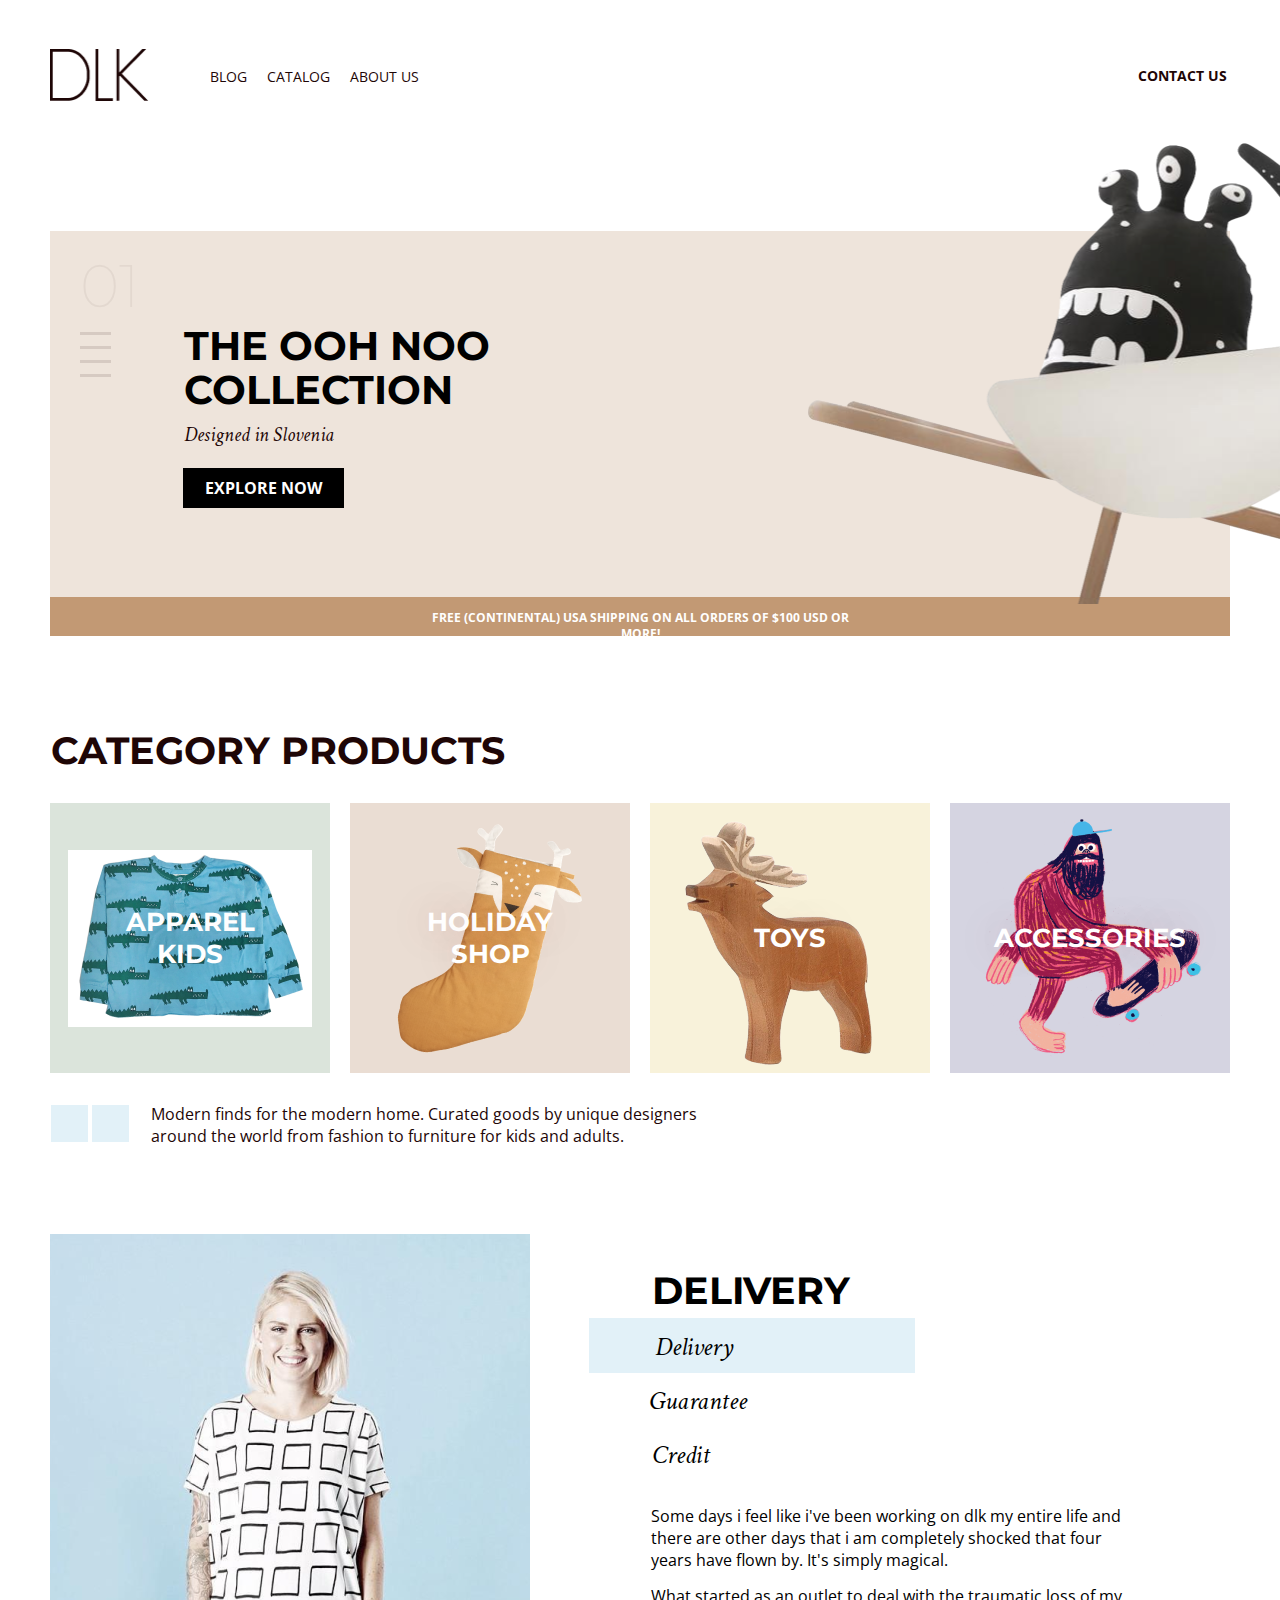
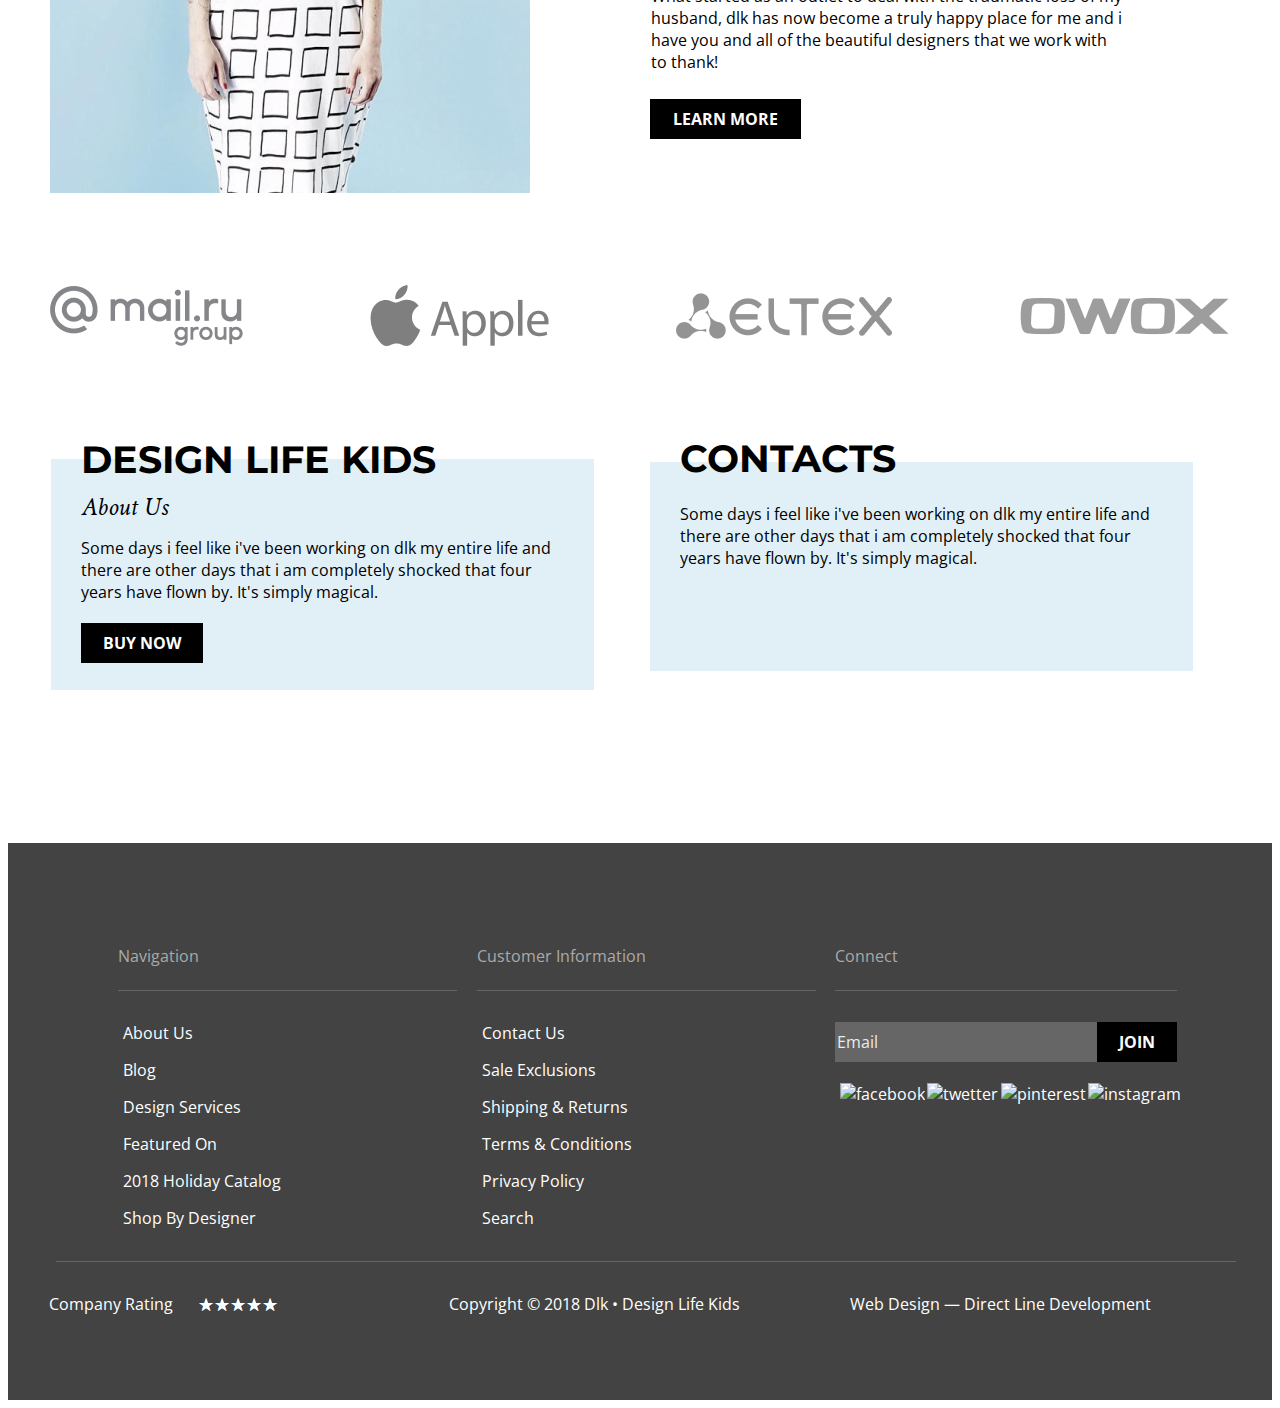
==== commit 0a0366ee: "Creat blog toys catalog.css" ====
--- a/index.html
+++ b/index.html
@@ -5,10 +5,10 @@
     <meta http-equiv="X-UA-Compatible" content="IE=edge">
     <meta name="viewport" content="width=device-width, initial-scale=1.0">
     <link rel="stylesheet" href="./style/common.css">
-    <link rel="stylesheet" href="./index.css">
+    <link rel="stylesheet" href="./style/index.css">
+    <link rel="preconnect" href="https://fonts.googleapis.com">
     <link rel="preconnect" href="https://fonts.gstatic.com" crossorigin>
-    <link href="https://fonts.googleapis.com/css2?family=Montserrat:wght@200;400;700&family=Open+Sans:wght@400;700&display=swap" rel="stylesheet">
-    <link href="https://fonts.googleapis.com/css2?family=Crimson+Text&display=swap" rel="stylesheet">
+    <link href="https://fonts.googleapis.com/css2?family=Crimson+Text:ital,wght@1,400;1,700&family=Montserrat:wght@200;700&family=Open+Sans:wght@400;700&display=swap" rel="stylesheet">
 
     <title>DLK</title>
 </head>
@@ -26,7 +26,7 @@
         </nav>
            <ul class="header__search">
                 <li class="header__search-list">
-                    <img class="search__img" src="../img/search.svg" alt="search"></li>
+                    <button class="searh__btn" type="button"></button>
                 <li class="search__list">
                     <a class="search__link" href="#">CONTACT US</a> 
                 </li>
@@ -76,19 +76,20 @@
                 </ul>
             </form>
         </section>
-        <section class="delivery conteiner"> 
+        <article class="delivery conteiner"> 
             <img class="delivery__img" src="./img/photo.png" alt="photo">
-            <!-- <h2 class="delivery__title">DELIVERY</h2>   пробник -->
-            <ul class="delivery__list">
-                <li class="delivery__list-item"><h2 class="delivery__title">DELIVERY</h2></li>
-                <li class="delivery__list-item"><button class="delivery__list-link">Delivery</button></li>
-                <li class="delivery__list-item"><button class="delivery__list-link">Guarantee</button></li>
-                <li class="delivery__list-item"><button class="delivery__list-link">Credit</button></li>
-                <li class="delivery__list-item"><p class="delivery__list-text">Some days i feel like i've been working on dlk my entire life and there are other days that i am completely shocked that four years have flown by. It's simply magical.</p></li>
-                <li class="delivery__list-item"><p class="delivery__list-text">What started as an outlet to deal  with the traumatic loss of my husband, dlk has now become a truly happy place for me and i have you and all of the beautiful designers that we work with to thank!</p></li>
-                <li class="delivery__list-item"><button class="delivery__list-btn" type="button" name="button">LEARN MORE</button></li>
-            </ul>
-        </section>
+            <div class="delivery__items">
+                <h2 class="delivery__title">DELIVERY</h2>
+                <ul class="delivery__list">
+                    <li class="delivery__list-item"><button class="delivery__list-button">Delivery</button></li> <!--не выходит добавить размер шрифта через доп класс-->
+                    <li class="delivery__list-item"><button class="delivery__list-button">Guarantee</button></li>
+                    <li class="delivery__list-item"><button class="delivery__list-button">Credit</button></li>
+                </ul>
+                <p class="delivery__text">Some days i feel like i've been working on dlk my entire life and there are other days that i am completely shocked that four years have flown by. It's simply magical.</p>
+                <p class="delivery__text">What started as an outlet to deal  with the traumatic loss of my husband, dlk has now become a truly happy place for me and i have you and all of the beautiful designers that we work with to thank!</p>
+                <button class="delivery__btn" type="button" name="button">LEARN MORE</button>
+            </div>
+        </article>
         <section class="partners conteiner">
             <h2 class="partners__title">partners title</h2>
             <ul class="partners__list">
@@ -117,9 +118,10 @@
         </section>
     </main>
     <footer class="footer">
-        <section class="navigation">
-            <h2 class="navigation__title">navigation title</h2>
-            <ul class="navigation__list">
+        <section class="footer__item">
+            <article class="navigation">
+                <h2 class="navigation__title">navigation title</h2>
+                <ul class="navigation__list">
                 <li class="navigation__list-item"><p class="navigation__title-item">Navigation</p></li>
                 <li class="navigation__list-item"><a class="navigation__list-link" href="#">About Us</a></li>
                 <li class="navigation__list-item"><a class="navigation__list-link" href="#">Blog</a></li>
@@ -128,57 +130,60 @@
                 <li class="navigation__list-item"><a class="navigation__list-link" href="#">2018 Holiday Catalog</a></li>
                 <li class="navigation__list-item"><a class="navigation__list-link" href="#">Shop By Designer</a></li>
             </ul>
-        </section>
-        <section class="information">
-            <h2 class="information__title">information title</h2>
-            <ul class="information__list">
-                <li class="information__list-item"><p class="information__title-item">Customer Information</p></li> 
-                <li class="information__list-item"><a class="information__list-link" href="#">Contact Us</a></li>
-                <li class="information__list-item"><a class="information__list-link" href="#">Sale Exclusions</a></li>
-                <li class="information__list-item"><a class="information__list-link" href="#">Shipping & Returns</a></li>
-                <li class="information__list-item"><a class="information__list-link" href="#">Terms & Conditions</a></li>
-                <li class="information__list-item"><a class="information__list-link" href="#">Privacy Policy</a></li>
-                <li class="information__list-item"><a class="information__list-link" href="#">Search</a></li>
-            </ul>
-        </section>
-        <section class="connect">  
-            <h2 class="connect__title">connect title</h2>
-            <p class="connect__title-item">Connect</p>
-            <form class="connect__input" action="#" method="get">
-                <input class="connect__email" type="email" value="Email">
-                <button class="connect__btn">JOIN</button>
-            </form> 
-            <ul class="connect__list">
-                <li class="connect__list-item"><a class="connect__list-link" href="#"><img src="./img/f.png" alt="facebook"></a></li>
-                <li class="connect__list-item"><a class="connect__list-link" href="#"><img src="./img/t.png" alt="twetter"></a></li>
-                <li class="connect__list-item"><a class="connect__list-link" href="#"><img src="./img/p.png" alt="pinterest"></a></li>
-                <li class="connect__list-item"><a class="connect__list-link" href="#"><img src="./img/i.png" alt="instagram"></a></li>
-            </ul>
-        </section>
-        <section class="description">
-            <h2 class="description__title">description title</h2>
-             <ul class="description__list">
-                <li class="developers__list-item">
-                    <form class="developers__text"> 
-                        <div class="company-rating">Company Rating</div>
-                            <div class="company-rating__items">
-                                <input class="company-rating__item" type="radio" id="company-rating__5"name="company-rating" value="5">
-                                <label class="company-rating__label" for="company-rating__5"></label>
-                                <input class="company-rating__item" type="radio" id="company-rating__4"name="company-rating" value="4">
-                                <label class="company-rating__label" for="company-rating__4"></label>
-                                <input class="company-rating__item" type="radio" id="company-rating__3"name="company-rating" value="3">
-                                <label class="company-rating__label" for="company-rating__3"></label>
-                                <input class="company-rating__item" type="radio" id="company-rating__2"name="company-rating" value="2">
-                                <label class="company-rating__label" for="company-rating__2"></label>
-                                <input class="company-rating__item" type="radio" id="company-rating__1"name="company-rating" value="1">
-                                <label class="company-rating__label" for="company-rating__1"></label>
-                            </div>
-                    </form>
-                </li>
-                <li class="developers__list-item"><p class="developers__text">Copyright © 2018 Dlk • Design Life Kids</p></li>
-                <li class="developers__list-item"><p class="developers__text">Web Design — Direct Line Development</p></li>
-            </ul>
+            </article>
+            <article class="information">
+                <h2 class="information__title">information title</h2>
+                <ul class="information__list">
+                    <li class="information__list-item"><p class="information__title-item">Customer Information</p></li> 
+                    <li class="information__list-item"><a class="information__list-link" href="#">Contact Us</a></li>
+                    <li class="information__list-item"><a class="information__list-link" href="#">Sale Exclusions</a></li>
+                    <li class="information__list-item"><a class="information__list-link" href="#">Shipping & Returns</a></li>
+                    <li class="information__list-item"><a class="information__list-link" href="#">Terms & Conditions</a></li>
+                    <li class="information__list-item"><a class="information__list-link" href="#">Privacy Policy</a></li>
+                    <li class="information__list-item"><a class="information__list-link" href="#">Search</a></li>
+                </ul>
+            </article>
+            <article class="connect">
+                <h2 class="connect__title">connect title</h2>
+                <p class="connect__title-item">Connect</p>
+                <form class="connect__input" action="#" method="get">
+                    <input class="connect__email" type="email" value="Email">
+                    <button class="connect__btn">JOIN</button>
+                </form> 
+                <ul class="connect__list">
+                    <li class="connect__list-item"><a class="connect__list-link" href="#"><img src="./img/f.png" alt="facebook"></a></li>
+                    <li class="connect__list-item"><a class="connect__list-link" href="#"><img src="./img/t.png" alt="twetter"></a></li>
+                    <li class="connect__list-item"><a class="connect__list-link" href="#"><img src="./img/p.png" alt="pinterest"></a></li>
+                    <li class="connect__list-item"><a class="connect__list-link" href="#"><img src="./img/i.png" alt="instagram"></a></li>
+                </ul>
+            </article>
+            <article class="description">
+                <h2 class="description__title">description title</h2>
+                <ul class="description__list">
+                   <li class="developers__list-item">
+                       <form class="developers__text"> 
+                           <div class="rating">Company Rating</div>
+                               <div class="company-rating">
+                                   <div class="company-rating__items">
+                                       <input class="company-rating__item" type="radio" id="company-rating__5" name="company-rating" aria-label="5" value="5">
+                                       <label class="company-rating__label" for="company-rating__5"></label>
+                                       <input class="company-rating__item" type="radio" id="company-rating__4" name="company-rating" aria-label="4" value="4">
+                                       <label class="company-rating__label" for="company-rating__4"></label>
+                                       <input class="company-rating__item" type="radio" id="company-rating__3" name="company-rating" aria-label="3" value="3">
+                                       <label class="company-rating__label" for="company-rating__3"></label>
+                                       <input class="company-rating__item" type="radio" id="company-rating__2" name="company-rating" aria-label="2" value="2">
+                                       <label class="company-rating__label" for="company-rating__2"></label>
+                                       <input class="company-rating__item" type="radio" id="company-rating__1" name="company-rating" aria-label="1" value="1">
+                                       <label class="company-rating__label" for="company-rating__1"></label>
+                                   </div>
+                               </div>    
+                       </form>
+                   </li>
+                   <li class="developers__list-item"><p class="developers__text">Copyright © 2018 Dlk • Design Life Kids</p></li>
+                   <li class="developers__list-item"><p class="developers__text">Web Design — Direct Line Development</p></li>
+               </ul>
+            </article>
         </section>
     </footer>
 </body>
-</html>   +</html> --- a/style/common.css
+++ b/style/common.css
@@ -9,6 +9,7 @@
 
 a {
     text-decoration: none;
+    color: #1E0606;
 }
 
 .conteiner {
@@ -21,6 +22,22 @@
     display: flex;
     align-items: center;
     margin: 50px auto;
+}
+.search__link:hover,
+.header__logo:hover,
+.header__list-link:hover{
+    opacity: 0.6;
+}
+.search__link:checked,
+.header__logo:checked,
+.header__list-link:checked {
+    opacity: 0.3;
+}
+
+.search__link:active,
+.header__logo:active,
+.header__list-link:active{
+    opacity: 0.1;
 }
 .header__logo{
     margin-top: -5px;
@@ -67,15 +84,35 @@
     font-size: 14px;
     line-height: 19px;
 }
+.searh__btn{
+    background-image: url(../img/search.svg);
+    width: 25px;
+    height: 25px;
+    background-color: #FFFFFF;
+    border: none;
+}
+
+.searh__btn:hover{
+    opacity: 0.6;
+}
+
+.searh__btn :active {
+    opacity: 0.3;
+}
 
 
 .footer {
+    display: flex;
+
+}
+
+.footer__item {
     display: flex;
     justify-content: flex-start;
     flex-wrap: wrap;
     max-width: 1400px;
     margin: 0 auto;
-    background: #434343;
+    background: #434343;    
 }
 .navigation__title,
 .information__title,
@@ -174,42 +211,63 @@
 }
 .description {
     display: flex;
-    width: 100%;
+    justify-content: center;
+    width: 100%;
+    padding-bottom: 3%;
+    
 }
 .description__list{
     display: flex;
     justify-content: flex-start;
     width: 100%;
-    align-items: flex-start;
+    align-items: center;
+    margin-top: 1px;
+    padding: 0;
     font-family: 'Open Sans';
 font-style: normal;
 font-weight: 400;
 font-size: 16px;
 line-height: 22px;
-
+border-top: 1px solid #666666;
+max-width: 1180px;
 color: #FFFFFF;
 }
 
 .developers__list-item{
    width: 30%;
 }
+
+.developers__list-item:nth-child(1n){
+margin-left: -7px;
+}
+.developers__list-item:nth-child(3n+2){
+    margin-left: 46px;
+
+}
+.developers__list-item:nth-child(3n+3){
+    margin-left: 47px;
+}
+
 .developers__text {
+    display: flex;
+    gap: 25px;
     
 }
 
 .company-rating {
     position: relative;
-    font-size: 20px;
+    font-size: 18px;
     display: inline-block;
 }
 
 .company-rating::before {
-    content: "★★★★★";    
     display: block;
+    content: "★★★★★" ;    
+
 }
 
 .company-rating__items {
-    position: relative;
+    position: absolute;
     width: 100%;
     height: 100%;
     top: 0;
@@ -232,8 +290,7 @@
     flex: 0 0 20%;
     height: 100%;
     cursor: pointer;
-    color: #FFF;
-
+    color: #FFFFFF;
  }
  .company-rating__label::before{
     content: "★";
@@ -241,12 +298,104 @@
     transition: color 0.3s ease 0s;
  }
  .company-rating__item:checked,
- .company-rating__item ~.company-rating__label{
+ .company-rating__item:checked ~.company-rating__label{
     color: #ffd300;
  }
 
 .company-rating__label:hover,
-.company-rating__label:hover ~ .company-rating__label,
-.company-rating__label:checked ~ .company-rating__label:hover{
+.company-rating__label:hover~.company-rating__label,
+.company-rating__label:checked~.company-rating__label:hover{
     color: #ffef9f ;
-}+}
+.visually-hidden{
+    width: 1px;
+    height: 1px;
+    margin: -1px;
+    border: 0;
+    padding: 0;
+    white-space: nowrap;
+    overflow: hidden;
+    clip: rect(0 0 0 0);
+    clip-path: inset(100%);
+}
+.page{
+    display: flex;
+    width: 100%;
+}
+.pages {
+    display: flex;
+    justify-content: space-between;
+    margin: 53px 0 63px 0;
+    font-family: 'Montserrat';
+    width: 100%;
+font-style: normal;
+font-weight: 700;
+font-size: 16px;
+line-height: 20px;
+color: #1E0606;
+}
+.pages__list{
+    display: flex;
+    align-items: center;
+    margin-top: 10px;
+    gap: 67px;
+}
+.pages__list-link:active{
+    color: #C29974;
+}
+.pages__list-link:hover{
+    color: #AAAAAA;
+}
+.pages__up {
+    background-image: url(../img/Vector1.svg);
+    height: 35px;
+    width: 23px;
+    background-repeat: no-repeat;
+    background-color: #FFFFFF;
+    border: none;
+}
+
+.pages__up:hover {
+    background-image: url(../img/VectorHover.svg);
+    height: 35px;
+    width: 23px;
+    background-repeat: no-repeat;
+    background-color: #FFFFFF;
+    border: none;
+}
+.pages__up:active {
+background-image: url(../img/VectorActiv.svg);
+height: 35px;
+width: 23px;
+background-repeat: no-repeat;
+background-color: #FFFFFF;
+border: none;
+}
+.pages__previous{
+    background-image: url(../img/Vector.svg);
+    transform: rotate(180deg);
+    height: 35px;
+    width: 23px;
+    background-repeat: no-repeat;
+    background-color: #FFFFFF;
+    border: none;
+}
+.pages__previous:hover {
+    background-image: url(../img/VectorHover.svg);
+    transform: rotate(180deg);
+    height: 35px;
+    width: 23px;
+    background-repeat: no-repeat;
+    background-color: #FFFFFF;
+    border: none;
+}
+.pages__previous:active {
+    background-image: url(../img/VectorActiv.svg);
+    transform: rotate(180deg);
+    height: 35px;
+    width: 23px;
+    background-repeat: no-repeat;
+    background-color: #FFFFFF;
+    border: none;
+}
+
--- a/style/index.css
+++ b/style/index.css
@@ -0,0 +1,485 @@
+url
+.conteiner {
+    max-width: 1180px;
+    /* margin: 0 auto; */
+}
+
+.banner {
+    display: flex;
+    margin-top: 122px;
+    background-color: #EEE4DB;
+    flex-wrap: wrap;   
+}
+
+.banner__slide {
+    display:flex;
+    margin: -10px;
+    
+    flex-direction: column;
+    width: 9%;
+}
+
+.banner__slide-text {
+    height: 103px;
+    
+}
+
+.banner__slide-item {
+    margin-top: -4px;
+  
+}
+.banner__list {
+    display: flex;
+    flex-direction: column;
+    width: 90%;
+
+}
+
+.banner__title {
+ /* flex-wrap: wrap; */
+ width: 50%;
+ margin-top: 77px;
+margin-left: 8px;
+font-family: 'Montserrat';
+font-style: normal;
+font-weight: 700;
+font-size: 40px;
+line-height: 110%;
+}
+
+.banner__text {
+    width: 100%;
+    margin-top: 73px;
+    height: 39px;
+    background-color: #C29974;
+ 
+}
+.banner__items-text {
+    margin-top: 13px;
+margin-left: 364px;
+width: 452px;
+height: 17px;
+font-family: 'Open Sans';
+font-style: normal;
+font-weight: 700;
+font-size: 12px;
+line-height: 16px;
+text-align: center;
+    color: #FFFFFF;
+  
+}
+
+
+
+.banner__img {
+    position: absolute;
+    width: 635.49px;
+    height: 461px;
+    left: 808px;
+    top: 143px;
+}
+.banner__list-text{
+    margin-top: 28px;
+    font-family: 'Montserrat';
+    font-style: normal;
+    font-weight: 200;
+    font-size: 60px;
+    line-height: 73px;
+    color: #1e06060d;
+}
+
+.banner__button {
+    border: none;
+    margin-top: 10px;
+    width: 31px;
+    height: 3px;
+    background: #D6CAC2;
+}
+.banner__button:active,
+.banner__button:checked,
+.banner__button:hover {
+    background: #1e060699;
+}
+
+.banner__subtitle {
+    margin-top: -17px;
+    margin-left: 8px;
+    font-family: 'Crimson Text';
+font-style: italic;
+font-weight: 400;
+font-size: 20px;
+line-height: 26px;
+color: #1E0606;
+}
+
+
+.banner__btn-item {
+    margin-left: 7px;
+    padding: 9px 22px;
+    border: none;
+    gap: 10px;
+    font-family: 'Open Sans';
+    font-weight: 700;
+    font-size: 16px;
+    line-height: 22px;
+    display: flex;
+    align-items: center;
+    text-align: center;
+    color: #FFFFFF;
+    background: #000000;
+}
+.banner__btn-item:hover{
+    background: #C29974;
+}
+.banner__btn-item:active{
+    background: #CFAF91
+}
+.banner__btn-item:disabled{
+    background: #C7C1C1;
+}
+
+
+.category {
+    display: flex;
+    flex-direction: column;
+}
+
+.category__list {
+    display: flex;  
+    padding: 0%;
+    justify-content: space-between;
+}
+
+.category__title {
+    margin-top: 92px;
+    margin-left: 1px;
+    font-family: 'Montserrat';
+    font-style: normal;
+    font-weight: 700;
+    font-size: 38px;
+    line-height: 46px;
+    color: #1E0606;
+}
+.category__list-item {
+    display: flex;
+    margin-top: -18px;
+    width:280px;
+    height:270px;
+    position: relative;
+    align-items: center;
+    justify-content: center;
+}
+
+.category__list-link{
+    display: flex;   
+}
+
+.category__list-item:nth-child(4n+1){
+   background: #DBE4DB; 
+}
+
+.category__list-item:nth-child(4n+2){
+    background: #EADDD3;
+}
+
+.category__list-item:nth-child(4n+3){
+    background: #F8F2DA;
+}
+
+.category__list-item:nth-child(4n+4){
+    background: #D5D4E1;
+}
+
+.category__img-text{
+     display: flex;
+    position: absolute;
+    justify-content: center;
+    align-items: center;
+    left: 15.71%;
+    right: 15.71%;
+    top: 40.07%;
+    bottom: 44.07%;
+    font-family: 'Montserrat';
+    font-style: normal;
+    font-weight: 700;
+    font-size: 26px;
+    line-height: 32px;
+    text-align: center;
+    text-transform: uppercase;
+    color: #FFFFFF;
+    text-shadow: 0px 0px 40px rgba(147, 3, 3, 0.25);
+}
+
+.category__img-text:hover,
+.category__img-text:active {
+    text-decoration: underline;
+}
+
+
+.cetegory__btn {
+    display: flex;
+   padding: 0%;
+   margin-top: 14px;
+   margin-left: -1px;
+
+    
+}
+
+.category__btn-text  {
+    margin-left: 20px;
+    width: 580px;
+    margin-top: 0px;
+    border: none;
+    font-family: 'Open Sans';
+    font-style: normal;
+    font-weight: 400;
+    font-size: 16px;
+    line-height: 22px;
+    color: #1E0606;    
+}
+.category__btn-list{
+ padding: 1px;
+ margin: 1px;
+}
+
+.category__btn-back {
+    background-color: #70bbdc33;
+    background-image: url(../img/back.png);
+    background-repeat: no-repeat;
+    height: 37px;
+    width: 37px;
+    border: none;
+}
+.category__btn-next {
+    background-color: #70bbdc33;
+    background-image: url(../img/next.png);
+    background-repeat: no-repeat;
+    height: 37px;
+    width: 37px;
+    border: none;
+}
+.delivery {
+    display: flex;
+    margin-top: 40px;
+}
+.delivery__img {
+    margin-top: 15px;
+}
+.delivery__items {
+    display: flex;
+    flex-direction: column;
+    align-items: flex-start;
+    margin-left: 76px;
+}
+.delivery__title{
+    margin-top: 49px;
+    margin-left: 46px;
+    font-family: 'Montserrat';
+font-style: normal;
+font-weight: 700;
+font-size: 38px;
+line-height: 46px;
+}
+.delivery__list{
+    display: flex;
+    flex-direction: column;
+    margin-top: -28px;
+    gap: 13px;
+}
+.delivery__list-item{
+    display: flex;
+
+}
+.delivery__list-item:nth-child(3n+1){
+    margin-left: -57px;
+    width: 326px;
+    height: 55px;
+    padding: 11px 180px 11px 60px;
+    background: #70bbdc33;
+}
+.delivery__list-item:nth-child(3n+2){
+    margin-top: -3px;
+    margin-left: -3px;
+}
+.delivery__list-item:nth-child(3n+3){
+    margin-top: 5px;
+}
+.delivery__list-button {
+    border: none;
+    background: none; 
+    font-family: 'Crimson Text';
+    font-style: italic;
+    font-weight: 400;    
+    font-size: 26px;
+    line-height: 34px;
+}
+
+.delivery__text{
+    margin-bottom: -2px;
+    margin-left: 45px;
+    max-width: 480px;
+    font-family: 'Open Sans';
+font-style: normal;
+font-weight: 400;
+font-size: 16px;
+line-height: 22px;
+
+}
+.delivery__btn {
+    margin-left: 44px;
+    margin-top: 28px;
+    padding: 9px 23px;
+    gap: 10px;
+    left: 243px;
+    top: 474px;
+    border: none;
+    font-family: 'Open Sans';
+    font-weight: 700;
+    font-size: 16px;
+    line-height: 22px;
+    display: flex;
+    align-items: center;
+    text-align: center;
+    color: #FFFFFF;
+    background: #000000;
+}
+.delivery__btn:hover{
+    background: #C29974;
+}
+.delivery__btn:active{
+    background: #CFAF91
+}
+.delivery__btn:disabled{
+    background: #C7C1C1;
+}
+
+.partners__title {
+    opacity: 0; 
+}
+
+.partners__list-item {
+    display: flex;
+}
+.partners__list-link {
+    display: flex;
+}
+
+.partners__list {
+    display: flex;
+    justify-content: space-between;
+    align-items: center;
+    margin-top: 45px;
+    padding: 0px;
+}
+
+.design {
+    display: flex;
+    /* justify-content: space-between; */
+    padding-bottom: 46px;
+}
+.design__title{
+    opacity: 0;
+    max-width: 1px;
+}
+.design__list{
+    max-width: 543px;
+    margin-top: 43px;
+    margin-right: 45px;
+}
+.design__list-item {
+    
+    padding: 29px 30px 27px 30px;
+    background: #E1F0F7;
+}
+.design__list-subtitle{
+    margin-top: 2px;
+    margin-left: 1px;
+    font-family: 'Crimson Text';
+font-style: italic;
+font-weight: 400;
+font-size: 26px;
+line-height: 34px;
+}
+
+.design__list-text {
+    margin-top: -13px;
+    /* margin-left: 1px; */
+    font-family: 'Open Sans';
+font-style: normal;
+font-weight: 400;
+font-size: 16px;
+line-height: 22px;
+}
+
+.design__list-title {
+    margin-bottom: -40px;
+    margin-left: 30px;  
+    font-family: 'Montserrat';
+font-style: normal;
+font-weight: 700;
+font-size: 38px;
+line-height: 46px;
+text-transform: uppercase;
+}
+
+.desingn__btn {
+    margin-top: 20px;
+    padding: 9px 22px;;
+    border: none;
+    font-family: 'Open Sans';
+    font-weight: 700;
+    font-size: 16px;
+    line-height: 22px;
+    display: flex;
+    align-items: center;
+    text-align: center;
+    color: #FFFFFF;
+    background: #000000;
+}
+.desingn__btn:hover{
+    background: #C29974;
+}
+.desingn__btn:active{
+    background: #CFAF91
+}
+.desingn__btn:disabled{
+    background: #C7C1C1;
+}
+
+.contact {
+    padding: 0 30px;
+
+}
+.contact__paragraph {
+    margin-top: 10px;
+    margin-left: -19px;
+    padding: 41px 30px 102px 30px;
+    max-width: 543px;
+    background: #E1F0F7;
+
+
+    font-family: 'Open Sans';
+font-style: normal;
+font-weight: 400;
+font-size: 16px;
+line-height: 22px;
+
+}
+.contact__title {
+    margin-top: 74px;
+    margin-bottom: -30px;
+    margin-left: -19px;
+    padding: 0 30px;
+
+
+    font-family: 'Montserrat';
+font-style: normal;
+font-weight: 700;
+font-size: 38px;
+line-height: 46px;;
+}
+
+.contact__map {
+    margin-top: -90px;
+    margin-left: 15px;
+}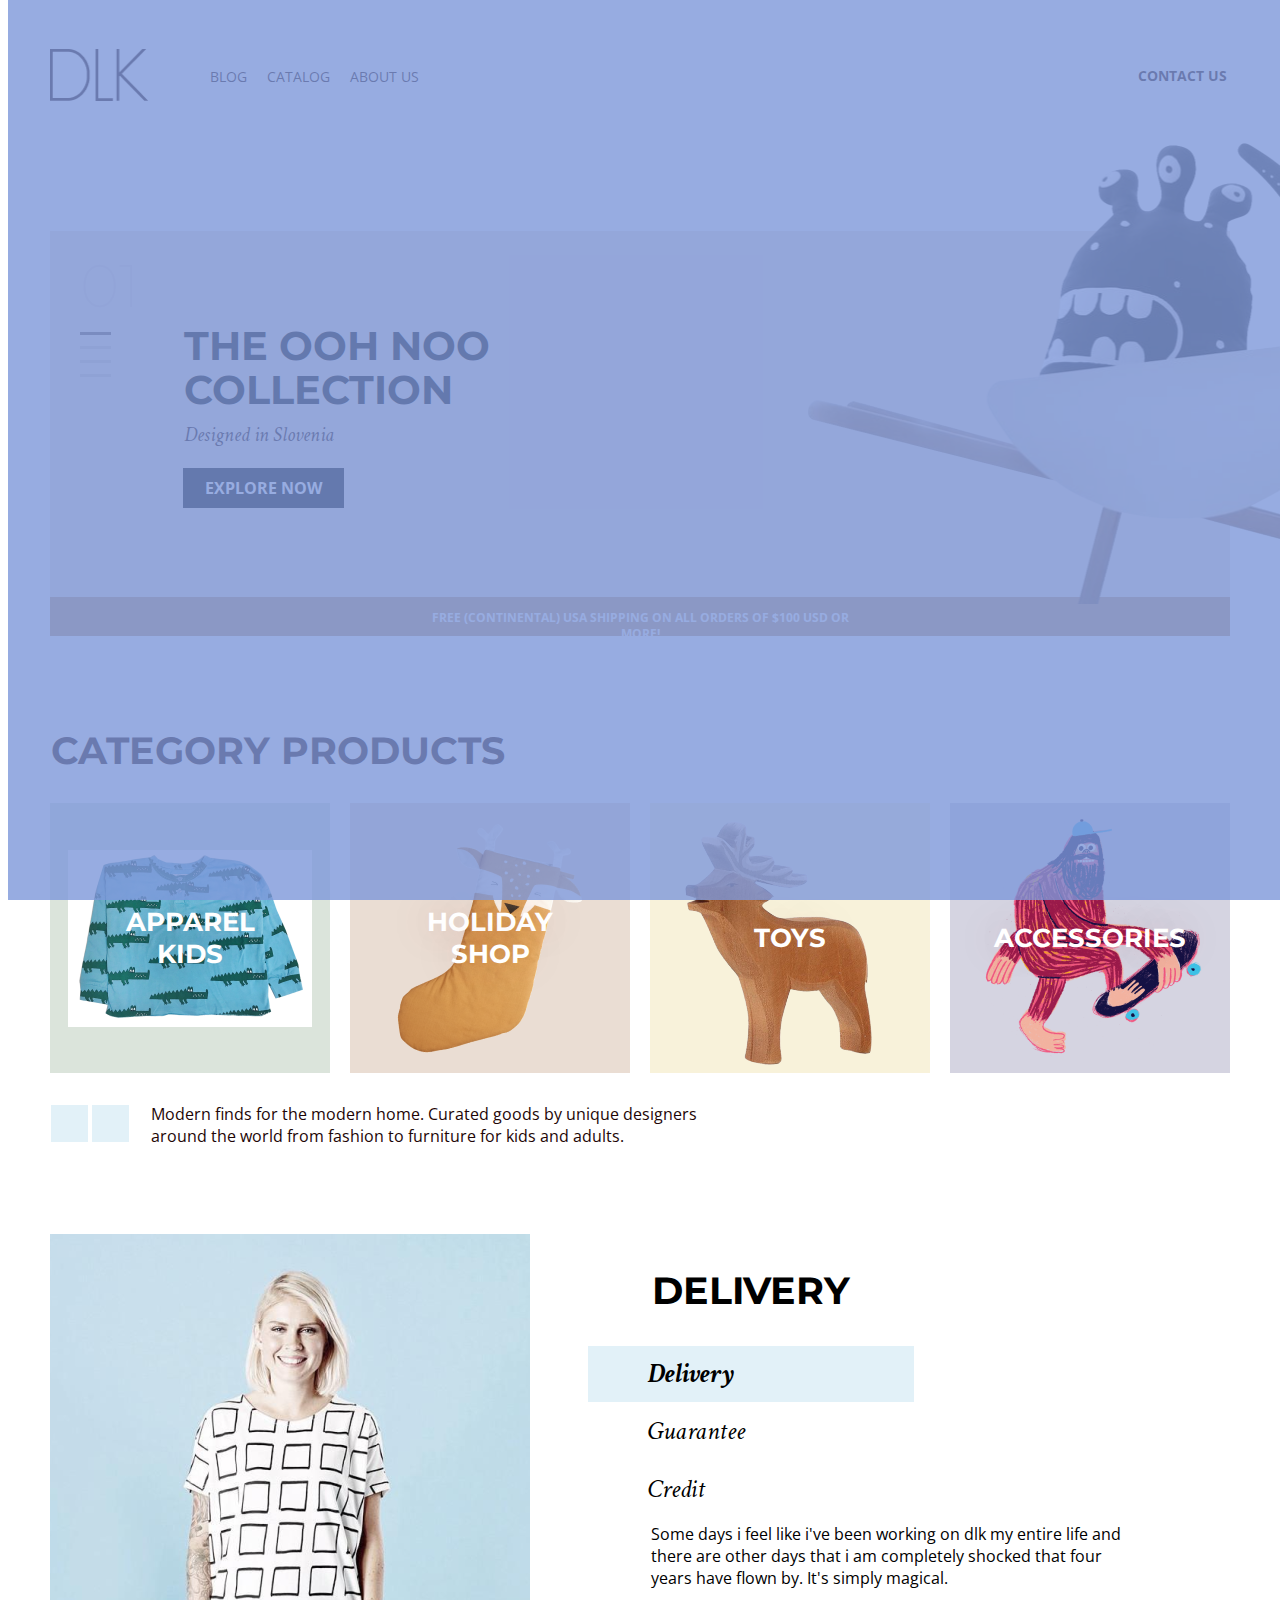
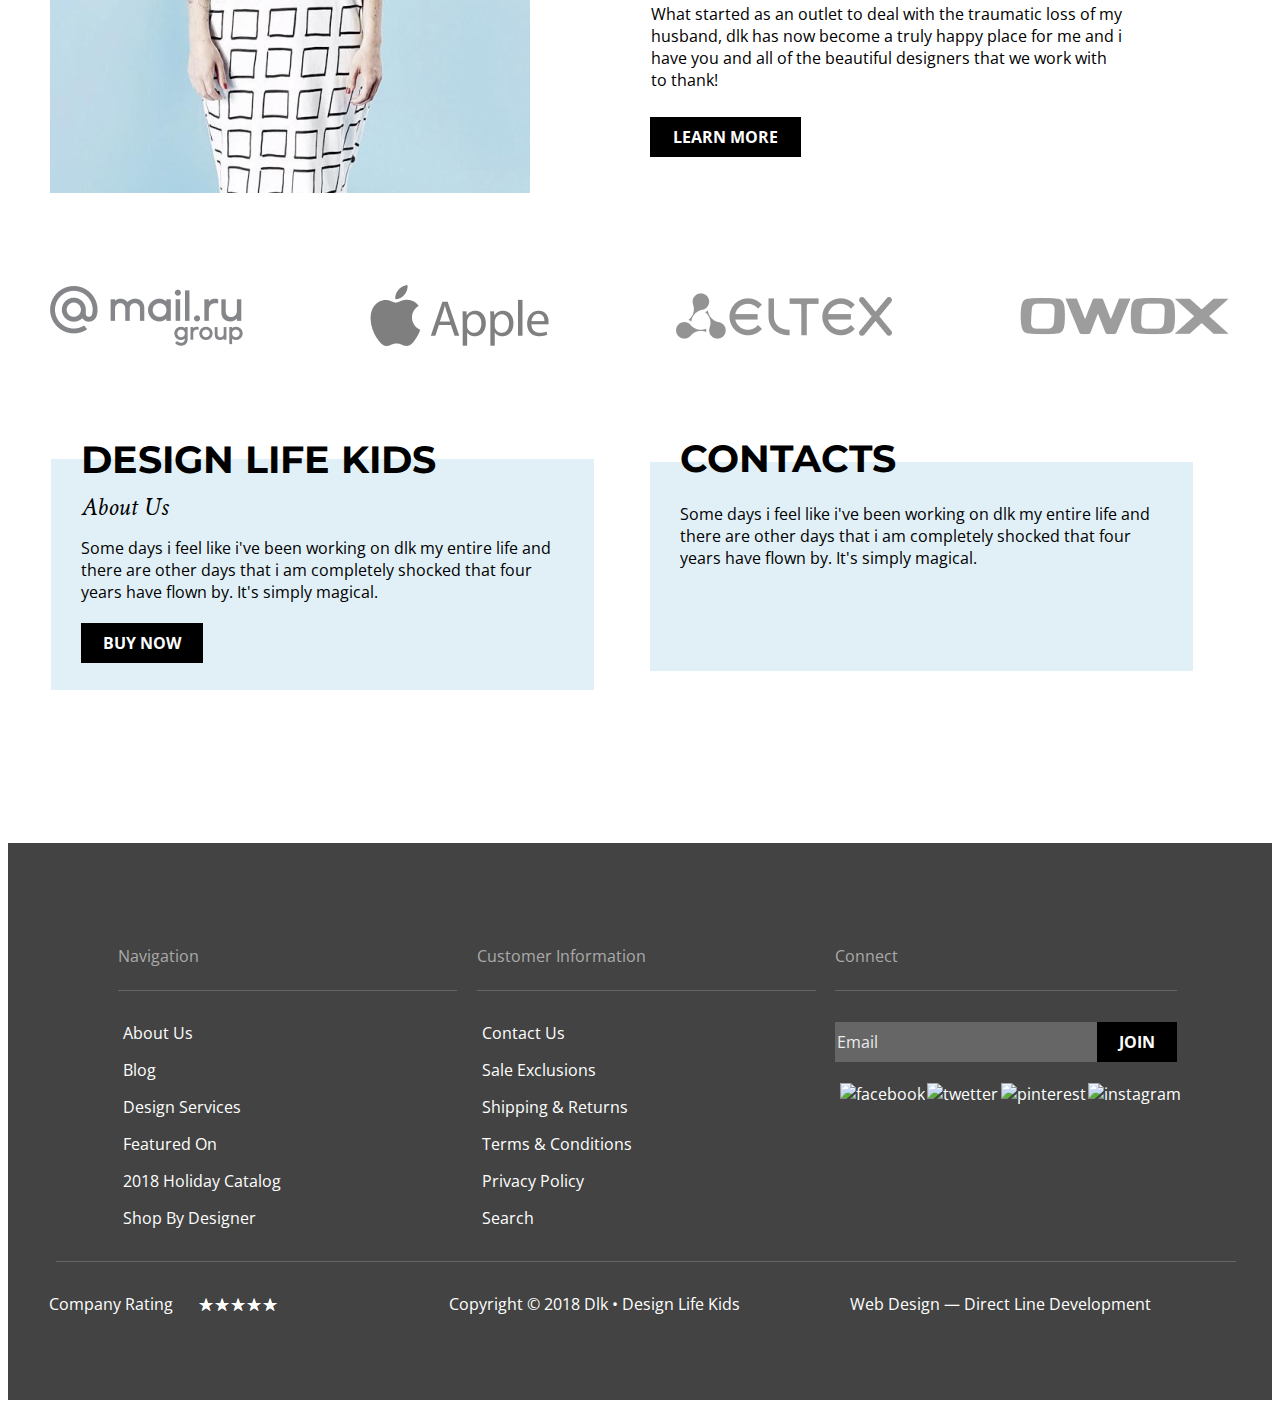
==== commit 6b897a26: "creat js" ====
--- a/index.html
+++ b/index.html
@@ -28,7 +28,7 @@
                 <li class="header__search-list">
                     <button class="searh__btn" type="button"></button>
                 <li class="search__list">
-                    <a class="search__link" href="#">CONTACT US</a> 
+                    <a class="search__link" href="./page/contactUs.html">CONTACT US</a> 
                 </li>
             </ul>
         </header>
@@ -36,15 +36,15 @@
         <section class="banner conteiner">
             <ul class="banner__slide">
                 <li class="banner__slide-text"><p class="banner__list-text">01</p></li>
-                <li class="banner__slide-item"><button type="button" class="banner__button"></button></li>
-                <li class="banner__slide-item"><button type="button" class="banner__button"></button></li>
-                <li class="banner__slide-item"><button type="button" class="banner__button"></button></li>
-                <li class="banner__slide-item"><button type="button" class="banner__button"></button></li>
+                <li class="banner__slide-item"><button class="banner__button banner__button-activ" type="button"></button></li>
+                <li class="banner__slide-item"><button class="banner__button" type="button"></button></li>
+                <li class="banner__slide-item"><button class="banner__button" type="button"></button></li>
+                <li class="banner__slide-item"><button class="banner__button" type="button"></button></li>
             </ul>
             <ul class="banner__list">
                 <li class="banner__list-item"><h1 class="banner__title"> THE OOH NOO COLLECTION</h1></li>
                 <li class="banner__list-item"><p class="banner__subtitle">Designed in Slovenia</p></li>
-                <li class="banner__list-item"><form class="banner__btn" action="#"><button class="banner__btn-item" type="button" name="button" >EXPLORE NOW</button></form></li>
+                <li class="banner__list-item"><form class="banner__btn" action="#"><button class="banner__btn-item banner__btn-item_js" type="button" name="button" >EXPLORE NOW</button></form></li>
             </ul>
             <img class="banner__img" src="../img/banner-backgroun.png" alt="backgroun">
             <div class="banner__text"><h2 class="banner__items-text">FREE (CONTINENTAL) USA SHIPPING ON ALL ORDERS OF $100 USD OR MORE!</h2></div>
@@ -59,7 +59,7 @@
                     <a class="category__list-link" href="#"><img class="category__img" src="./img/cat2.png" alt="holiday shop" width="208" height="244"><h3 class="category__img-text">HOLIDAY SHOP</h3></a>
                 </li>
                 <li class="category__list-item">
-                    <a class="category__list-link" href="#"><img class="category__img" src="./img/cat3.png" alt="toys" width="270" height="270"><h3 class="category__img-text">TOYS</h3></a>
+                    <a class="category__list-link" href="./page/toys.html"><img class="category__img" src="./img/cat3.png" alt="toys" width="270" height="270"><h3 class="category__img-text">TOYS</h3></a>
                 </li>
                 <li class="category__list-item">
                     <a class="category__list-link" href="#"><img class="category__img" src="/img/cat4.png" alt="accessories" width="240" height="250"><h3 class="category__img-text">ACCESSORIES</h3></a>
@@ -80,11 +80,13 @@
             <img class="delivery__img" src="./img/photo.png" alt="photo">
             <div class="delivery__items">
                 <h2 class="delivery__title">DELIVERY</h2>
-                <ul class="delivery__list">
-                    <li class="delivery__list-item"><button class="delivery__list-button">Delivery</button></li> <!--не выходит добавить размер шрифта через доп класс-->
-                    <li class="delivery__list-item"><button class="delivery__list-button">Guarantee</button></li>
-                    <li class="delivery__list-item"><button class="delivery__list-button">Credit</button></li>
-                </ul>
+                <form  class="delivery__list" action="">
+                    <div class="delivery__list-button">
+                        <button class="delivery__list-btn active-btn">Delivery</button></li> <!--не выходит добавить размер шрифта через доп класс-->
+                        <button class="delivery__list-btn">Guarantee</button></li>
+                        <button class="delivery__list-btn">Credit</button></li>
+                    </div>
+                </form>
                 <p class="delivery__text">Some days i feel like i've been working on dlk my entire life and there are other days that i am completely shocked that four years have flown by. It's simply magical.</p>
                 <p class="delivery__text">What started as an outlet to deal  with the traumatic loss of my husband, dlk has now become a truly happy place for me and i have you and all of the beautiful designers that we work with to thank!</p>
                 <button class="delivery__btn" type="button" name="button">LEARN MORE</button>
@@ -147,8 +149,8 @@
                 <h2 class="connect__title">connect title</h2>
                 <p class="connect__title-item">Connect</p>
                 <form class="connect__input" action="#" method="get">
-                    <input class="connect__email" type="email" value="Email">
-                    <button class="connect__btn">JOIN</button>
+                    <input class="connect__email" type="email" value="Email"> <!--не убрал стандартный стиль type=email-->
+                    <button class="connect__btn" type="submit">JOIN</button>
                 </form> 
                 <ul class="connect__list">
                     <li class="connect__list-item"><a class="connect__list-link" href="#"><img src="./img/f.png" alt="facebook"></a></li>
@@ -161,7 +163,7 @@
                 <h2 class="description__title">description title</h2>
                 <ul class="description__list">
                    <li class="developers__list-item">
-                       <form class="developers__text"> 
+                       <form class="developers__items-raring"> 
                            <div class="rating">Company Rating</div>
                                <div class="company-rating">
                                    <div class="company-rating__items">
@@ -180,10 +182,47 @@
                        </form>
                    </li>
                    <li class="developers__list-item"><p class="developers__text">Copyright © 2018 Dlk • Design Life Kids</p></li>
-                   <li class="developers__list-item"><p class="developers__text">Web Design — Direct Line Development</p></li>
+                   <li class="developers__list-item"><p class="developers__text webDesign">Web Design — Direct Line Development</p></li>
                </ul>
             </article>
         </section>
     </footer>
+    <div class="support">
+        <div class="support-modal support-modal_js hiden">
+            <button class="support-modal__btn support-modal__btn_js"></button>
+            <form class="suppotr__form" action="" method="get">
+                <div class="support__list">
+                    <div class="support__name">
+                        <label class="support__label" for="Name">Name</lable>
+                        <input class="support__input" type="text" value="Ivan Ivanov">
+                    </div>
+                    <div class="support__items">
+                        <div class="support__phone">
+                            <label class="support__label" for="Phone">Phone</label>
+                            <input class="support__input" type="tel" id="Phone">
+                        </div>
+                        <div class="support__email">
+                            <label class="support__label" for="Email">Email</label>
+                            <input class="support__input" type="email" id="Email">
+                        </div>
+                    </div>
+                    <div>
+                        <div>
+                            <label class="suppotr__massege" for="">Message</label>
+                            <textarea class="support__area" id="Message" cols="30" rows="10" ></textarea>
+                        </div>
+                    </div>
+                    <div class="support__list">
+                        <input class="support__list-input visually-hidden" type="checkbox" id="consent">
+                        <label class="support__label-item" for="consent">By clicking on the button, you consent to the processing of your personal data</label>
+                    </div>
+                    <div>
+                        <button class="support__btn">Submit</button>
+                    </div>
+                </div>
+            </form>
+        </div>
+    </div>
+<script src="/js/support.js"></script>
 </body>
 </html> --- a/style/common.css
+++ b/style/common.css
@@ -171,6 +171,17 @@
     color: #FFFFFF;
 }
 
+.navigation__list-link:hover,
+.information__list-link:hover,
+.connect__list-link:hover {
+    opacity: 0.5;
+}
+.navigation__list-link:active,
+.information__list-link:active,
+.connect__list-link:active {
+    opacity: 0.2;
+}
+
 .connect__email{
     border: none;
     width: 299px;
@@ -184,6 +195,12 @@
     color: #EBEBEB;
     background: #666666;
 }
+.connect__email:hover,
+.connect__email:checked,
+.connect__email:active {
+    background: #666666;
+    border: 1px solid #FFFDFD;
+}
 
 .connect__btn {
     display: flex;
@@ -198,6 +215,15 @@
     text-align: center;
     color: #FFFFFF;
     background: #000000;
+}
+.connect__btn:hover{
+    background: #C29974;
+}
+.connect__btn:active{
+    background: #CFAF91
+}
+.connect__btn:disabled{
+    background: #C7C1C1;
 }
 
 .connect__input{
@@ -248,16 +274,26 @@
     margin-left: 47px;
 }
 
-.developers__text {
+.developers__items-raring {
     display: flex;
     gap: 25px;
     
+}
+.webDesign:hover,
+.webDesign:checked,
+.webDesign:active{
+    text-decoration: underline;
+    color: #FFFFFF;
 }
 
 .company-rating {
     position: relative;
     font-size: 18px;
     display: inline-block;
+}
+.developers__items-raring:hover,
+.developers__items-raring:checked {
+    color: #C29974;
 }
 
 .company-rating::before {
@@ -299,13 +335,13 @@
  }
  .company-rating__item:checked,
  .company-rating__item:checked ~.company-rating__label{
-    color: #ffd300;
+    color: #C29974;
  }
 
 .company-rating__label:hover,
 .company-rating__label:hover~.company-rating__label,
 .company-rating__label:checked~.company-rating__label:hover{
-    color: #ffef9f ;
+    color: #836E5B ;
 }
 .visually-hidden{
     width: 1px;
@@ -398,4 +434,14 @@
     background-color: #FFFFFF;
     border: none;
 }
-
+.visually-hidden{
+    width: 1px;
+    height: 1px;
+    margin: -1px;
+    border: 0;
+    padding: 0;
+    white-space: nowrap;
+    overflow: hidden;
+    clip-path: inset(100%);
+}
+
--- a/style/index.css
+++ b/style/index.css
@@ -1,7 +1,6 @@
 url
 .conteiner {
     max-width: 1180px;
-    /* margin: 0 auto; */
 }
 
 .banner {
@@ -36,15 +35,14 @@
 }
 
 .banner__title {
- /* flex-wrap: wrap; */
- width: 50%;
- margin-top: 77px;
-margin-left: 8px;
-font-family: 'Montserrat';
-font-style: normal;
-font-weight: 700;
-font-size: 40px;
-line-height: 110%;
+    width: 50%;
+    margin-top: 77px;
+    margin-left: 8px;
+    font-family: 'Montserrat', Arial, sans-serif;
+    font-style: normal;
+    font-weight: 700;
+    font-size: 40px;
+    line-height: 110%;
 }
 
 .banner__text {
@@ -56,15 +54,15 @@
 }
 .banner__items-text {
     margin-top: 13px;
-margin-left: 364px;
-width: 452px;
-height: 17px;
-font-family: 'Open Sans';
-font-style: normal;
-font-weight: 700;
-font-size: 12px;
-line-height: 16px;
-text-align: center;
+    margin-left: 364px;
+    width: 452px;
+    height: 17px;
+    font-family: 'Open Sans', Arial, sans-serif;
+    font-style: normal;
+    font-weight: 700;
+    font-size: 12px;
+    line-height: 16px;
+    text-align: center;
     color: #FFFFFF;
   
 }
@@ -80,12 +78,13 @@
 }
 .banner__list-text{
     margin-top: 28px;
-    font-family: 'Montserrat';
+    font-family: 'Montserrat', Arial, sans-serif;
     font-style: normal;
     font-weight: 200;
     font-size: 60px;
     line-height: 73px;
     color: #1e06060d;
+    
 }
 
 .banner__button {
@@ -94,7 +93,9 @@
     width: 31px;
     height: 3px;
     background: #D6CAC2;
-}
+    cursor: pointer;
+}
+.banner__button-activ,
 .banner__button:active,
 .banner__button:checked,
 .banner__button:hover {
@@ -104,12 +105,12 @@
 .banner__subtitle {
     margin-top: -17px;
     margin-left: 8px;
-    font-family: 'Crimson Text';
-font-style: italic;
-font-weight: 400;
-font-size: 20px;
-line-height: 26px;
-color: #1E0606;
+    font-family: 'Crimson Text', Arial, sans-serif;
+    font-style: italic;
+    font-weight: 400;
+    font-size: 20px;
+    line-height: 26px;
+    color: #1E0606;
 }
 
 
@@ -118,7 +119,8 @@
     padding: 9px 22px;
     border: none;
     gap: 10px;
-    font-family: 'Open Sans';
+    cursor: pointer;
+    font-family: 'Open Sans', Arial, sans-serif;
     font-weight: 700;
     font-size: 16px;
     line-height: 22px;
@@ -127,6 +129,7 @@
     text-align: center;
     color: #FFFFFF;
     background: #000000;
+
 }
 .banner__btn-item:hover{
     background: #C29974;
@@ -153,7 +156,7 @@
 .category__title {
     margin-top: 92px;
     margin-left: 1px;
-    font-family: 'Montserrat';
+    font-family: 'Montserrat', Arial, sans-serif;
     font-style: normal;
     font-weight: 700;
     font-size: 38px;
@@ -199,7 +202,7 @@
     right: 15.71%;
     top: 40.07%;
     bottom: 44.07%;
-    font-family: 'Montserrat';
+    font-family: 'Montserrat', Arial, sans-serif;
     font-style: normal;
     font-weight: 700;
     font-size: 26px;
@@ -218,11 +221,9 @@
 
 .cetegory__btn {
     display: flex;
-   padding: 0%;
-   margin-top: 14px;
-   margin-left: -1px;
-
-    
+    padding: 0%;
+    margin-top: 14px;
+    margin-left: -1px;
 }
 
 .category__btn-text  {
@@ -230,7 +231,7 @@
     width: 580px;
     margin-top: 0px;
     border: none;
-    font-family: 'Open Sans';
+    font-family: 'Open Sans', Arial, sans-serif;
     font-style: normal;
     font-weight: 400;
     font-size: 16px;
@@ -238,8 +239,8 @@
     color: #1E0606;    
 }
 .category__btn-list{
- padding: 1px;
- margin: 1px;
+    padding: 1px;
+    margin: 1px;
 }
 
 .category__btn-back {
@@ -249,6 +250,7 @@
     height: 37px;
     width: 37px;
     border: none;
+    cursor: pointer;
 }
 .category__btn-next {
     background-color: #70bbdc33;
@@ -257,6 +259,7 @@
     height: 37px;
     width: 37px;
     border: none;
+    cursor: pointer;
 }
 .delivery {
     display: flex;
@@ -264,6 +267,9 @@
 }
 .delivery__img {
     margin-top: 15px;
+    background: #6ebcdd33;
+    width: 480px;
+    height: 559px;
 }
 .delivery__items {
     display: flex;
@@ -274,55 +280,56 @@
 .delivery__title{
     margin-top: 49px;
     margin-left: 46px;
-    font-family: 'Montserrat';
-font-style: normal;
-font-weight: 700;
-font-size: 38px;
-line-height: 46px;
+    font-family: 'Montserrat', Arial, sans-serif;
+    font-style: normal;
+    font-weight: 700;
+    font-size: 38px;
+    line-height: 46px;
 }
 .delivery__list{
     display: flex;
+}
+.delivery__list-button{
+    display: flex;
     flex-direction: column;
-    margin-top: -28px;
-    gap: 13px;
-}
-.delivery__list-item{
-    display: flex;
-
-}
-.delivery__list-item:nth-child(3n+1){
-    margin-left: -57px;
-    width: 326px;
-    height: 55px;
-    padding: 11px 180px 11px 60px;
-    background: #70bbdc33;
-}
-.delivery__list-item:nth-child(3n+2){
-    margin-top: -3px;
-    margin-left: -3px;
-}
-.delivery__list-item:nth-child(3n+3){
-    margin-top: 5px;
-}
-.delivery__list-button {
-    border: none;
-    background: none; 
-    font-family: 'Crimson Text';
+    align-items: flex-start;
+    row-gap: 22px;
+    margin-left: 35px;
+}
+.delivery__list-btn{
+    border: none;
+    background-color: #FFFFFF;
+    font-family: 'Crimson Text', Arial, sans-serif;
     font-style: italic;
-    font-weight: 400;    
+    font-weight: 400;
     font-size: 26px;
     line-height: 34px;
-}
+    cursor: pointer;
+}
+.active-btn{
+    padding: 11px 180px 11px 60px;
+    margin-left: -53px;
+    margin-bottom: -11px;
+    font-family: 'Crimson Text', Arial, sans-serif;
+    font-style: italic;
+    font-weight: 700;
+    font-size: 26px;
+    line-height: 34px;
+    background-color: #70bbdc33;
+
+}
+
+
 
 .delivery__text{
     margin-bottom: -2px;
     margin-left: 45px;
     max-width: 480px;
-    font-family: 'Open Sans';
-font-style: normal;
-font-weight: 400;
-font-size: 16px;
-line-height: 22px;
+    font-family: 'Open Sans', Arial, sans-serif;
+    font-style: normal;
+    font-weight: 400;
+    font-size: 16px;
+    line-height: 22px;
 
 }
 .delivery__btn {
@@ -333,7 +340,7 @@
     left: 243px;
     top: 474px;
     border: none;
-    font-family: 'Open Sans';
+    font-family: 'Open Sans', Arial, sans-serif;
     font-weight: 700;
     font-size: 16px;
     line-height: 22px;
@@ -374,7 +381,6 @@
 
 .design {
     display: flex;
-    /* justify-content: space-between; */
     padding-bottom: 46px;
 }
 .design__title{
@@ -394,39 +400,38 @@
 .design__list-subtitle{
     margin-top: 2px;
     margin-left: 1px;
-    font-family: 'Crimson Text';
-font-style: italic;
-font-weight: 400;
-font-size: 26px;
-line-height: 34px;
+    font-family: 'Crimson Text', Arial, sans-serif;
+    font-style: italic;
+    font-weight: 400;
+    font-size: 26px;
+    line-height: 34px;
 }
 
 .design__list-text {
     margin-top: -13px;
-    /* margin-left: 1px; */
-    font-family: 'Open Sans';
-font-style: normal;
-font-weight: 400;
-font-size: 16px;
-line-height: 22px;
+    font-family: 'Open Sans', Arial, sans-serif;
+    font-style: normal;
+    font-weight: 400;
+    font-size: 16px;
+    line-height: 22px;
 }
 
 .design__list-title {
     margin-bottom: -40px;
     margin-left: 30px;  
-    font-family: 'Montserrat';
-font-style: normal;
-font-weight: 700;
-font-size: 38px;
-line-height: 46px;
-text-transform: uppercase;
+    font-family: 'Montserrat', Arial, sans-serif;
+    font-style: normal;
+    font-weight: 700;
+    font-size: 38px;
+    line-height: 46px;
+    text-transform: uppercase;
 }
 
 .desingn__btn {
     margin-top: 20px;
     padding: 9px 22px;;
     border: none;
-    font-family: 'Open Sans';
+    font-family: 'Open Sans', Arial, sans-serif;
     font-weight: 700;
     font-size: 16px;
     line-height: 22px;
@@ -458,11 +463,11 @@
     background: #E1F0F7;
 
 
-    font-family: 'Open Sans';
-font-style: normal;
-font-weight: 400;
-font-size: 16px;
-line-height: 22px;
+    font-family: 'Open Sans', Arial, sans-serif;
+    font-style: normal;
+    font-weight: 400;
+    font-size: 16px;
+    line-height: 22px;
 
 }
 .contact__title {
@@ -472,14 +477,182 @@
     padding: 0 30px;
 
 
-    font-family: 'Montserrat';
-font-style: normal;
-font-weight: 700;
-font-size: 38px;
-line-height: 46px;;
+    font-family: 'Montserrat', Arial, sans-serif;
+    font-style: normal;
+    font-weight: 700;
+    font-size: 38px;
+    line-height: 46px;;
 }
 
 .contact__map {
     margin-top: -90px;
     margin-left: 15px;
+}
+
+.support{
+    position: absolute;
+    top: 0;
+    display: flex;
+    justify-content: center;
+    align-items: center;
+    width: 100%;
+    height: 100%;
+    background-color: #7d97dacc;
+
+}
+.support-modal{
+     position: relative;
+
+}
+.hiden{
+    display: none;
+}
+.suppotr__form{
+    display: flex;
+    flex-direction: column;
+    padding: 65px 40px 42px 40px;
+    max-width: 680px;
+    margin-bottom: 60px;
+    background-color: #E5EAF8;
+}
+.support__list{
+    display: flex;
+    flex-wrap: wrap;
+    row-gap: 43px;
+}
+
+.support__input:nth-child(3n+1){
+    width: 600px;
+    height: 50px;
+}
+.support__items{
+    display: flex;
+    gap: 20px;
+}
+.support__input{
+    width: 290px;
+    height: 50px;
+    padding: 20px;
+    font-family: 'Open Sans';
+    font-style: normal;
+    font-weight: 400;
+    font-size: 18px;
+    line-height: 25px;
+    color: #1E0606;
+}
+.support__input:nth-child(3n+1){
+    width: 600px;
+    height: 50px;
+}
+.support__area{
+    resize: none;
+    width: 600px;
+    height: 150px;
+}
+.support__label{
+    font-family: 'Open Sans';
+font-style: normal;
+font-weight: 400;
+font-size: 14px;
+line-height: 19px;
+color: #1E0606;
+}
+
+.support__label-item{
+    font-family: 'Open Sans';
+    font-style: normal;
+    font-weight: 400;
+    font-size: 14px;
+    line-height: 19px;
+    color: #1E0606;
+    position: relative;
+    padding-left: 30px;
+}
+
+.support__list-item{
+    font-family: 'Open Sans';
+font-style: normal;
+font-weight: 400;
+font-size: 14px;
+line-height: 19px;
+color: #1E0606;
+
+}
+
+.support__btn{
+    margin-left: 44px;
+    margin-top: 28px;
+    padding: 9px 23px;
+    gap: 10px;
+    left: 243px;
+    top: 474px;
+    border: none;
+    font-family: 'Open Sans';
+    font-weight: 700;
+    font-size: 16px;
+    line-height: 22px;
+    display: flex;
+    align-items: center;
+    text-align: center;
+    color: #FFFFFF;
+    background: #000000;
+}
+.support__btn:hover{
+    background: #C29974;
+}
+.support__btn:active{
+    background: #CFAF91
+}
+.support__btn:disabled{
+    background: #C7C1C1;
+}
+.preview__list{
+    display: flex;
+    flex-direction: column-reverse;
+    max-width: 380px;
+    margin-left: 120px;
+}
+.preview__list-item{
+font-family: 'Open Sans';
+font-style: normal;
+font-weight: 400;
+font-size: 16px;
+line-height: 22px;
+}
+
+.preview__title {
+font-family: 'Montserrat';
+font-style: normal;
+font-weight: 600;
+font-size: 26px;
+line-height: 34px;
+text-transform: uppercase;
+color: #C29974;
+}
+
+.support__label-item::after,
+.support__label-item::before{
+    content: "";
+    position: absolute;
+    left: 0;
+    width: 19px;
+    height: 19px;
+}
+.support__list-input + .support__label-item::after {
+    background-image: url(../img/mark.svg);
+}
+.support__list-input:checked + .support__label-item::before {
+    background-image: url(../img/markActiv.png);
+}
+
+.support-modal__btn{
+    position: absolute;
+    width: 74px;
+    height: 52px;
+    left: 690px;
+    top: 0px;
+    border: none;
+    background-image: url(../img/close.svg);
+    background-color: #97ACE1;
+    background-repeat: no-repeat;
 }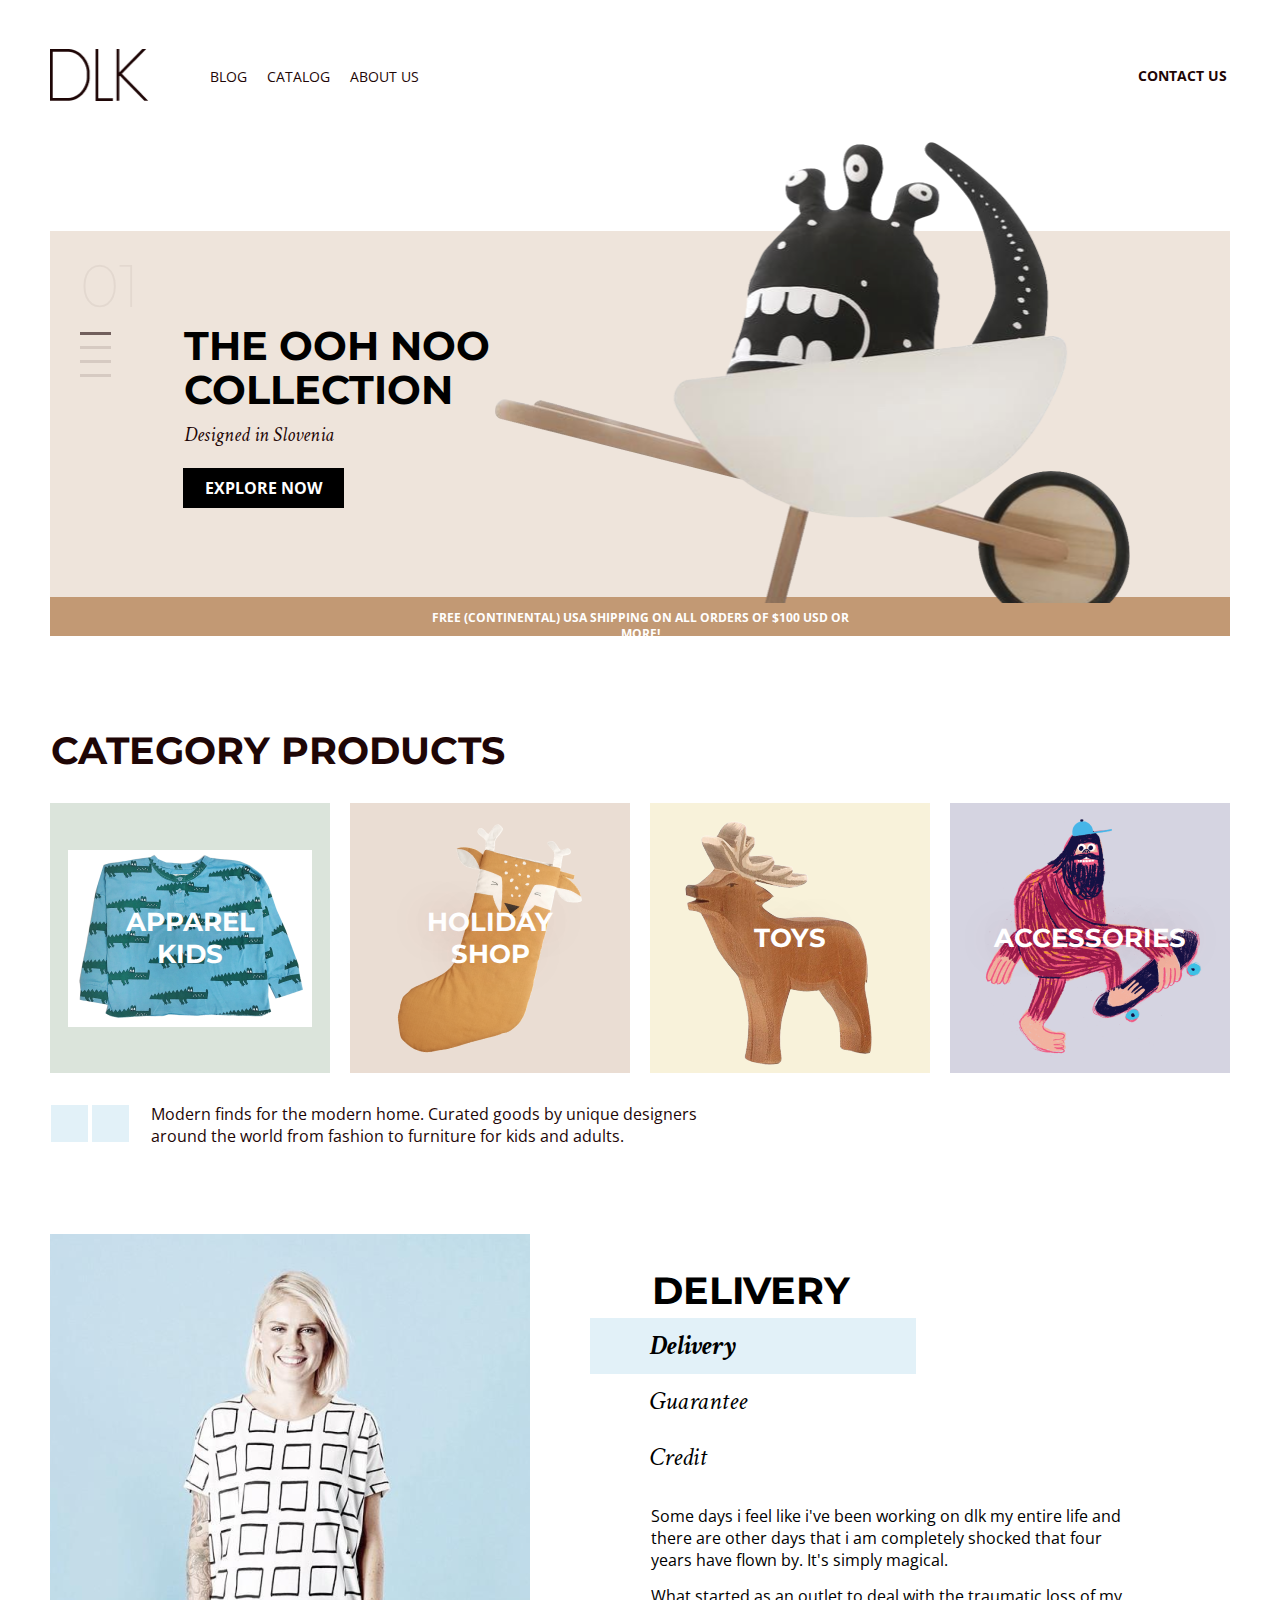
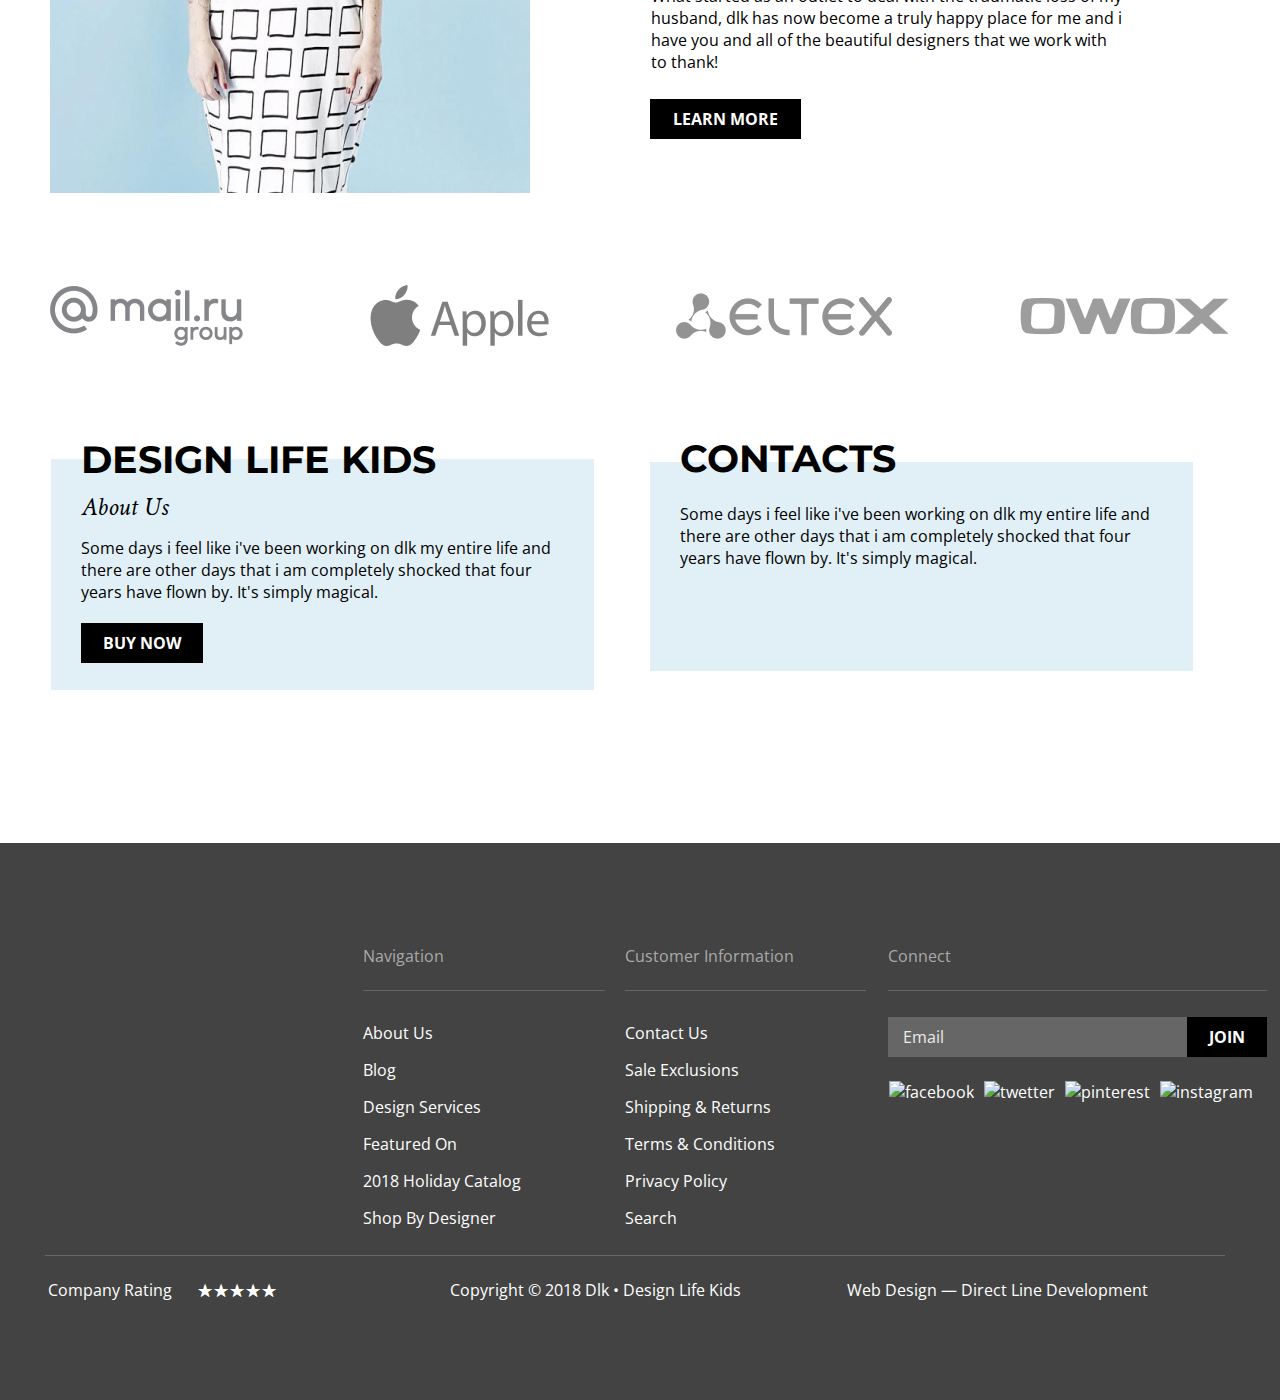
==== commit 15207328: "Fix errors in html +pixel perfect" ====
--- a/index.html
+++ b/index.html
@@ -9,8 +9,7 @@
     <link rel="preconnect" href="https://fonts.googleapis.com">
     <link rel="preconnect" href="https://fonts.gstatic.com" crossorigin>
     <link href="https://fonts.googleapis.com/css2?family=Crimson+Text:ital,wght@1,400;1,700&family=Montserrat:wght@200;700&family=Open+Sans:wght@400;700&display=swap" rel="stylesheet">
-
-    <title>DLK</title>
+<title>DLK</title>
 </head>
 <body>
     <header class="header conteiner">
@@ -80,11 +79,11 @@
             <img class="delivery__img" src="./img/photo.png" alt="photo">
             <div class="delivery__items">
                 <h2 class="delivery__title">DELIVERY</h2>
-                <form  class="delivery__list" action="">
+                <form  class="delivery__list" action="#">
                     <div class="delivery__list-button">
-                        <button class="delivery__list-btn active-btn">Delivery</button></li> <!--не выходит добавить размер шрифта через доп класс-->
-                        <button class="delivery__list-btn">Guarantee</button></li>
-                        <button class="delivery__list-btn">Credit</button></li>
+                        <button class="delivery__list-btn active-btn">Delivery</button>
+                        <button class="delivery__list-btn">Guarantee</button>
+                        <button class="delivery__list-btn">Credit</button>
                     </div>
                 </form>
                 <p class="delivery__text">Some days i feel like i've been working on dlk my entire life and there are other days that i am completely shocked that four years have flown by. It's simply magical.</p>
@@ -106,9 +105,9 @@
             <article class="design__list">
                 <h2 class="design__list-title">DESIGN LIFE KIDS</h2>
                 <ul class="design__list-item">
-                    <p class="design__list-subtitle">About Us</p>
-                    <p class="design__list-text">Some days i feel like i've been working on dlk my entire life and there are other days that i am completely shocked that four years have flown by. It's simply magical.  </p>
-                    <button class="desingn__btn" name="button">BUY NOW</button>
+                    <li class="design__items"><p class="design__list-subtitle">About Us</p></li>
+                    <li class="design__items"><p class="design__list-text">Some days i feel like i've been working on dlk my entire life and there are other days that i am completely shocked that four years have flown by. It's simply magical.  </p></li>
+                    <li class="design__items"><button class="desingn__btn" name="button">BUY NOW</button></li>
                 </ul>
             </article>
             <article class="contact">
@@ -163,7 +162,7 @@
                 <h2 class="description__title">description title</h2>
                 <ul class="description__list">
                    <li class="developers__list-item">
-                       <form class="developers__items-raring"> 
+                       <form class="developers__text"> 
                            <div class="rating">Company Rating</div>
                                <div class="company-rating">
                                    <div class="company-rating__items">
@@ -185,44 +184,44 @@
                    <li class="developers__list-item"><p class="developers__text webDesign">Web Design — Direct Line Development</p></li>
                </ul>
             </article>
-        </section>
+        </section>  
     </footer>
-    <div class="support">
-        <div class="support-modal support-modal_js hiden">
-            <button class="support-modal__btn support-modal__btn_js"></button>
-            <form class="suppotr__form" action="" method="get">
+<div class="support support_js hiden">
+    <div class="support-modal ">
+        <button class="support-modal__btn support-modal__btn_js"></button>
+        <form class="suppotr__form" action="#" method="get">
+            <div class="support__list">
+                <div class="support__name">
+                    <label class="support__label" for="Name">Name</label>
+                    <input class="support__input" type="text" id="Name" value="Ivan Ivanov">
+                </div>
+                <div class="support__items">
+                    <div class="support__phone">
+                        <label class="support__label" for="Phone">Phone</label>
+                        <input class="support__input" type="tel" id="Phone">
+                    </div>
+                    <div class="support__email">
+                        <label class="support__label" for="Email">Email</label>
+                        <input class="support__input" type="email" id="Email">
+                    </div>
+                </div>
+                <div>
+                    <div>
+                        <label class="suppotr__massege" for="Message">Message</label>
+                        <textarea class="support__area" id="Message" cols="30" rows="10" ></textarea>
+                    </div>
+                </div>
                 <div class="support__list">
-                    <div class="support__name">
-                        <label class="support__label" for="Name">Name</lable>
-                        <input class="support__input" type="text" value="Ivan Ivanov">
-                    </div>
-                    <div class="support__items">
-                        <div class="support__phone">
-                            <label class="support__label" for="Phone">Phone</label>
-                            <input class="support__input" type="tel" id="Phone">
-                        </div>
-                        <div class="support__email">
-                            <label class="support__label" for="Email">Email</label>
-                            <input class="support__input" type="email" id="Email">
-                        </div>
-                    </div>
-                    <div>
-                        <div>
-                            <label class="suppotr__massege" for="">Message</label>
-                            <textarea class="support__area" id="Message" cols="30" rows="10" ></textarea>
-                        </div>
-                    </div>
-                    <div class="support__list">
-                        <input class="support__list-input visually-hidden" type="checkbox" id="consent">
-                        <label class="support__label-item" for="consent">By clicking on the button, you consent to the processing of your personal data</label>
-                    </div>
-                    <div>
-                        <button class="support__btn">Submit</button>
-                    </div>
-                </div>
-            </form>
-        </div>
+                    <input class="support__list-input visually-hidden" type="checkbox" id="consent">
+                    <label class="support__label-item" for="consent">By clicking on the button, you consent to the processing of your personal data</label>
+                </div>
+                <div>
+                    <button class="support__btn">Submit</button>
+                </div>
+            </div>
+        </form>
     </div>
+</div>
 <script src="/js/support.js"></script>
 </body>
 </html> --- a/style/common.css
+++ b/style/common.css
@@ -10,6 +10,10 @@
 a {
     text-decoration: none;
     color: #1E0606;
+}
+body {
+    margin: 0;
+    padding: 0;
 }
 
 .conteiner {
@@ -65,7 +69,7 @@
 }
 .header__list-link {
     color: #1E0606;
-    font-family:'Open Sans';
+    font-family:'Open Sans', Arial, sans-serif;
     font-style: normal;
     font-weight: 400;
     font-size: 14px;
@@ -78,7 +82,7 @@
 .search__link {
     margin-left: -4px;
     color: #1E0606;
-    font-family: 'Open Sans';
+    font-family: 'Open Sans', Arial, sans-serif;
     font-style: normal;
     font-weight: 700;
     font-size: 14px;
@@ -103,6 +107,7 @@
 
 .footer {
     display: flex;
+   
 
 }
 
@@ -110,9 +115,9 @@
     display: flex;
     justify-content: flex-start;
     flex-wrap: wrap;
-    max-width: 1400px;
     margin: 0 auto;
-    background: #434343;    
+    background: #434343;
+       
 }
 .navigation__title,
 .information__title,
@@ -123,19 +128,16 @@
     width: 1%;
 
 }
+.navigation{
+    width: 22%;
+    margin-left: 323px;
+}
 .information{
-    width: 30%;
+    width: 22%;
     margin-left: -20px;
 }
-.navigation{
-    width: 30%;
-    margin-left: 70px;
-    
-}
 .connect {
-    /* display: flex; */
-    width: 27%;
-    margin-left: 19px;
+    margin-left: 22px;  
 }
 
 
@@ -143,7 +145,7 @@
 .information__title-item,
 .connect__title-item {
     padding-bottom: 23px;
-    font-family: 'Open Sans';
+    font-family: 'Open Sans', Arial, sans-serif;
     font-style: normal;
     font-weight: 400;
     font-size: 16px;
@@ -162,8 +164,7 @@
 .navigation__list-link,
 .information__list-link,
 .connect__list-link {
-    padding: 5px;
-    font-family: 'Open Sans';
+    font-family: 'Open Sans', Arial, sans-serif;
     font-style: normal;
     font-weight: 400;
     font-size: 16px;
@@ -186,8 +187,9 @@
     border: none;
     width: 299px;
     height: 40px;
-    margin-top: 15px;
-    font-family: 'Open Sans';
+    margin-top: 10px;
+    padding: 15px;
+    font-family: 'Open Sans', Arial, sans-serif;
     font-style: normal;
     font-weight: 400;
     font-size: 16px;
@@ -205,15 +207,16 @@
 .connect__btn {
     display: flex;
     align-items: center;
-    margin-top: 15px;
+    margin-top: 10px;
     padding: 9px 22px;
     border: none;
-    font-family: 'Open Sans';
+    font-family: 'Open Sans', Arial, sans-serif;
     font-weight: 700;
     font-size: 16px;
     line-height: 22px;
     text-align: center;
     color: #FFFFFF;
+    cursor: pointer;
     background: #000000;
 }
 .connect__btn:hover{
@@ -232,8 +235,9 @@
 
 .connect__list{
     display: flex;
-    padding: 0;
-    padding-top: 5px;
+    gap: 10px;
+    margin-left: -39px;
+    margin-top: 24px;
 }
 .description {
     display: flex;
@@ -244,39 +248,44 @@
 }
 .description__list{
     display: flex;
-    justify-content: flex-start;
+    justify-content: space-between;
     width: 100%;
     align-items: center;
-    margin-top: 1px;
+    margin-top: -5px;
+    margin-left: -23px;
     padding: 0;
-    font-family: 'Open Sans';
-font-style: normal;
-font-weight: 400;
-font-size: 16px;
-line-height: 22px;
-border-top: 1px solid #666666;
-max-width: 1180px;
-color: #FFFFFF;
+    font-family: 'Open Sans', Arial, sans-serif;
+    font-style: normal;
+    font-weight: 400;
+    font-size: 16px;
+    line-height: 22px;
+    border-top: 1px solid #666666;
+    max-width: 1180px;
+    color: #FFFFFF;
 }
 
 .developers__list-item{
-   width: 30%;
-}
-
-.developers__list-item:nth-child(1n){
-margin-left: -7px;
-}
+   margin-top: -22px;
+   margin-left: 3px;
+}
+
+.developers__list-item:nth-child(3n+1n){
+    width: 40%;
+
+}
+.developers__list-item:nth-child(3n+3){
+    width: 32%;
+}
+
 .developers__list-item:nth-child(3n+2){
-    margin-left: 46px;
-
-}
-.developers__list-item:nth-child(3n+3){
-    margin-left: 47px;
-}
-
-.developers__items-raring {
+    width: 26%;
+    margin-left: 86px;
+}
+
+.developers__text {
     display: flex;
     gap: 25px;
+
     
 }
 .webDesign:hover,
@@ -291,8 +300,8 @@
     font-size: 18px;
     display: inline-block;
 }
-.developers__items-raring:hover,
-.developers__items-raring:checked {
+.developers__items-rating:hover,
+.developers__items-rating:checked {
     color: #C29974;
 }
 
@@ -361,20 +370,21 @@
 .pages {
     display: flex;
     justify-content: space-between;
-    margin: 53px 0 63px 0;
-    font-family: 'Montserrat';
-    width: 100%;
-font-style: normal;
-font-weight: 700;
-font-size: 16px;
-line-height: 20px;
-color: #1E0606;
+    margin: 87px 0 47px 0;
+    font-family: 'Montserrat', Arial, sans-serif;
+    width: 100%;
+    font-style: normal;
+    font-weight: 700;
+    font-size: 16px;
+    line-height: 20px;
+    color: #1E0606;
 }
 .pages__list{
     display: flex;
     align-items: center;
     margin-top: 10px;
     gap: 67px;
+    margin-left: -40px;
 }
 .pages__list-link:active{
     color: #C29974;
@@ -383,7 +393,7 @@
     color: #AAAAAA;
 }
 .pages__up {
-    background-image: url(../img/Vector1.svg);
+    background-image: url(../img/Vector.svg);
     height: 35px;
     width: 23px;
     background-repeat: no-repeat;
@@ -400,12 +410,12 @@
     border: none;
 }
 .pages__up:active {
-background-image: url(../img/VectorActiv.svg);
-height: 35px;
-width: 23px;
-background-repeat: no-repeat;
-background-color: #FFFFFF;
-border: none;
+    background-image: url(../img/VectorActiv.svg);
+    height: 35px;
+    width: 23px;
+    background-repeat: no-repeat;
+    background-color: #FFFFFF;
+    border: none;
 }
 .pages__previous{
     background-image: url(../img/Vector.svg);
--- a/style/index.css
+++ b/style/index.css
@@ -4,6 +4,7 @@
 }
 
 .banner {
+    position: relative;
     display: flex;
     margin-top: 122px;
     background-color: #EEE4DB;
@@ -73,8 +74,8 @@
     position: absolute;
     width: 635.49px;
     height: 461px;
-    left: 808px;
-    top: 143px;
+    left: 445px;
+    top: -89px;
 }
 .banner__list-text{
     margin-top: 28px;
@@ -288,13 +289,15 @@
 }
 .delivery__list{
     display: flex;
+    padding-bottom: 14px;
 }
 .delivery__list-button{
     display: flex;
     flex-direction: column;
     align-items: flex-start;
-    row-gap: 22px;
-    margin-left: 35px;
+    row-gap: 20px;
+    margin-left: 37px;
+    margin-top: -28px;
 }
 .delivery__list-btn{
     border: none;
@@ -475,8 +478,6 @@
     margin-bottom: -30px;
     margin-left: -19px;
     padding: 0 30px;
-
-
     font-family: 'Montserrat', Arial, sans-serif;
     font-style: normal;
     font-weight: 700;
@@ -502,7 +503,7 @@
 }
 .support-modal{
      position: relative;
-
+    
 }
 .hiden{
     display: none;
@@ -512,15 +513,18 @@
     flex-direction: column;
     padding: 65px 40px 42px 40px;
     max-width: 680px;
+    margin-top: -14px;
     margin-bottom: 60px;
     background-color: #E5EAF8;
 }
 .support__list{
     display: flex;
     flex-wrap: wrap;
-    row-gap: 43px;
-}
-
+    row-gap: 24px;
+}
+.support__name{
+    margin-top: -22px;
+}
 .support__input:nth-child(3n+1){
     width: 600px;
     height: 50px;
@@ -533,7 +537,7 @@
     width: 290px;
     height: 50px;
     padding: 20px;
-    font-family: 'Open Sans';
+    font-family: 'Open Sans', Arial, sans-serif;
     font-style: normal;
     font-weight: 400;
     font-size: 18px;
@@ -550,44 +554,46 @@
     height: 150px;
 }
 .support__label{
-    font-family: 'Open Sans';
-font-style: normal;
-font-weight: 400;
-font-size: 14px;
-line-height: 19px;
-color: #1E0606;
-}
-
-.support__label-item{
-    font-family: 'Open Sans';
+    font-family: 'Open Sans', Arial, sans-serif;
     font-style: normal;
     font-weight: 400;
     font-size: 14px;
     line-height: 19px;
     color: #1E0606;
+}
+
+.support__label-item{
     position: relative;
+    font-family: 'Open Sans', Arial, sans-serif;
+    font-style: normal;
+    font-weight: 400;
+    font-size: 14px;
+    line-height: 19px;
+    color: #1E0606;
     padding-left: 30px;
 }
 
 .support__list-item{
-    font-family: 'Open Sans';
-font-style: normal;
-font-weight: 400;
-font-size: 14px;
-line-height: 19px;
-color: #1E0606;
+    margin-top: -3px;
+    margin-left: 2px;
+    font-family: 'Open Sans', Arial, sans-serif;
+    font-style: normal;
+    font-weight: 400;
+    font-size: 14px;
+    line-height: 19px;
+    color: #1E0606;
 
 }
 
 .support__btn{
-    margin-left: 44px;
-    margin-top: 28px;
+    margin-left: 1px;
+    margin-top: -6px;
     padding: 9px 23px;
     gap: 10px;
     left: 243px;
     top: 474px;
     border: none;
-    font-family: 'Open Sans';
+    font-family: 'Open Sans', Arial, sans-serif;
     font-weight: 700;
     font-size: 16px;
     line-height: 22px;
@@ -606,28 +612,36 @@
 .support__btn:disabled{
     background: #C7C1C1;
 }
+.preview{
+    display: flex;
+    align-items: flex-start;
+    margin-top: -46px;
+    margin-left: -39px;
+}
+
 .preview__list{
     display: flex;
     flex-direction: column-reverse;
-    max-width: 380px;
     margin-left: 120px;
 }
 .preview__list-item{
-font-family: 'Open Sans';
-font-style: normal;
-font-weight: 400;
-font-size: 16px;
-line-height: 22px;
+    margin-bottom: 3px;
+    font-family: 'Open Sans', Arial, sans-serif;
+    font-style: normal;
+    font-weight: 400;
+    font-size: 16px;
+    line-height: 22px;
 }
 
 .preview__title {
-font-family: 'Montserrat';
-font-style: normal;
-font-weight: 600;
-font-size: 26px;
-line-height: 34px;
-text-transform: uppercase;
-color: #C29974;
+    margin-top: 17px;
+    font-family: 'Montserrat', Arial, sans-serif;
+    font-style: normal;
+    font-weight: 600;
+    font-size: 26px;
+    line-height: 34px;
+    text-transform: uppercase;
+    color: #C29974;
 }
 
 .support__label-item::after,
@@ -655,4 +669,10 @@
     background-image: url(../img/close.svg);
     background-color: #97ACE1;
     background-repeat: no-repeat;
+}
+.support-modal__btn:hover{
+    opacity: 0.7;
+}
+.support-modal__btn:active{
+    opacity: 0.4;
 }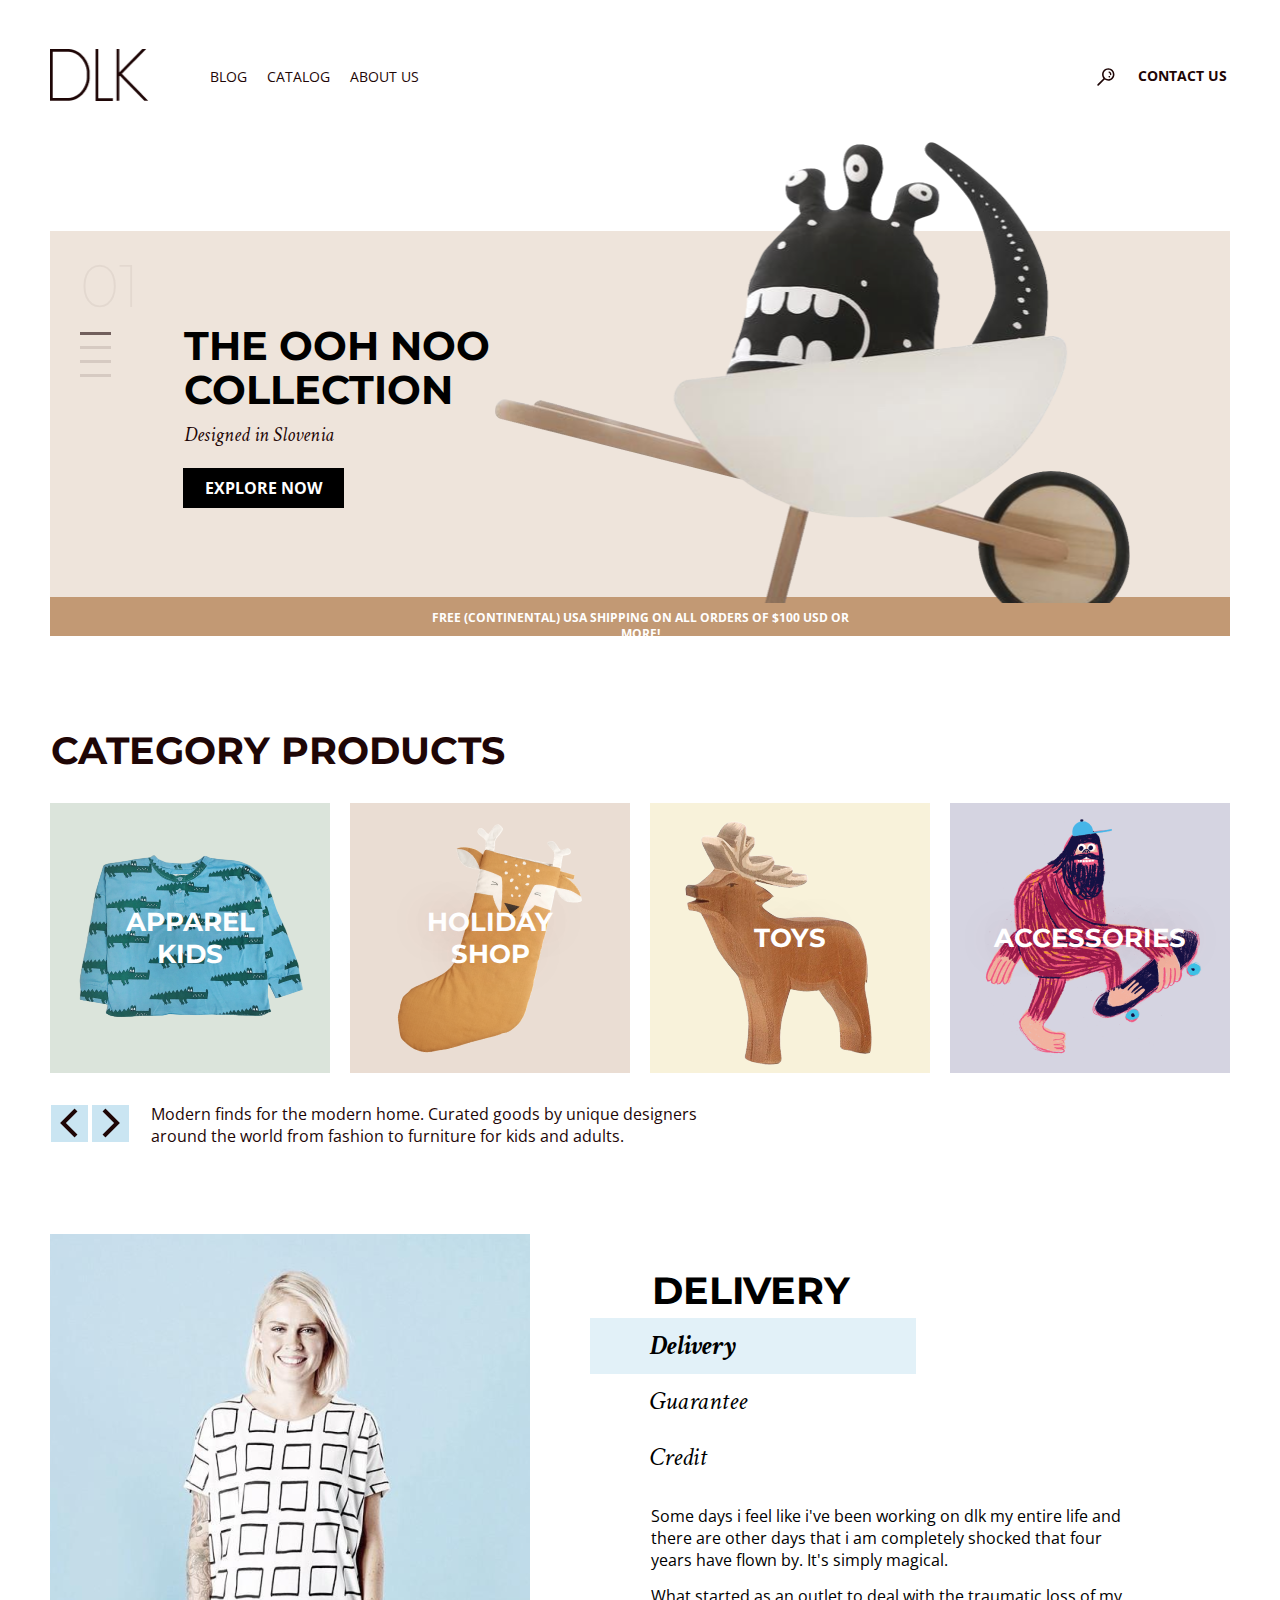
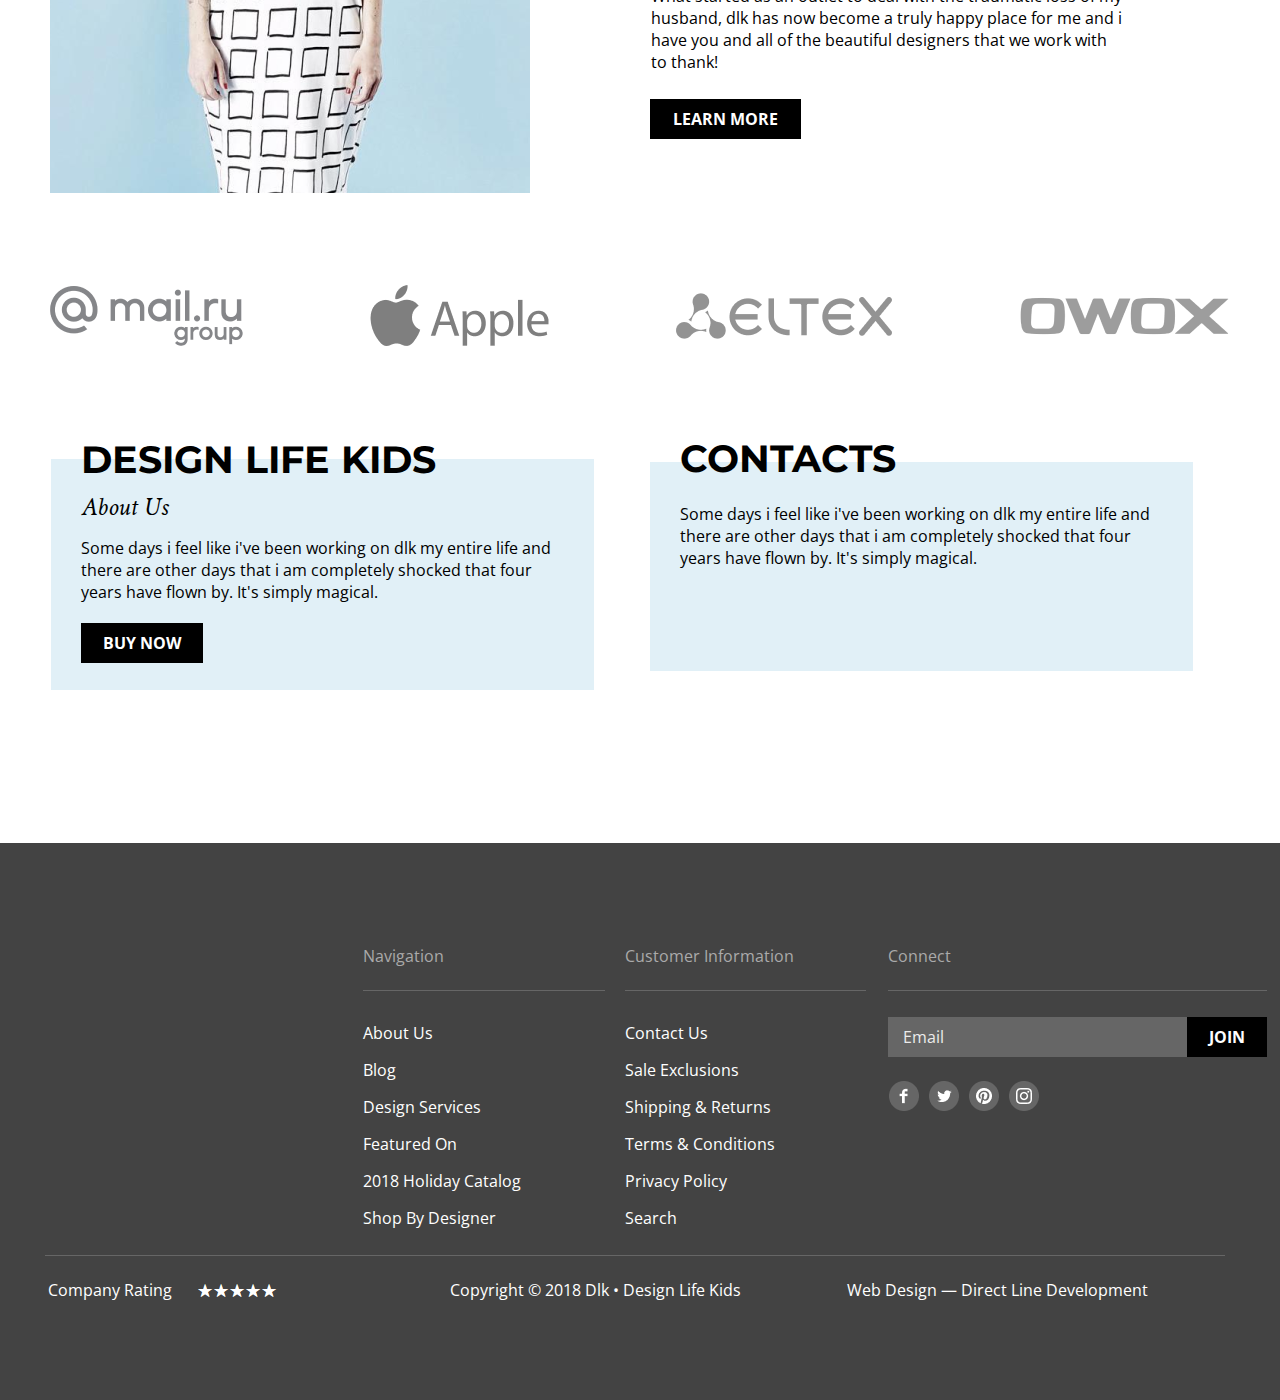
==== commit 93460cb2: "Merge 2265e355f7e13e21415ccfd6c5fe310f30847546 into 5d5d3dd37daa52b5b229b7974a6ca0805d7e173e" ====
--- a/index.html
+++ b/index.html
@@ -193,7 +193,7 @@
             <div class="support__list">
                 <div class="support__name">
                     <label class="support__label" for="Name">Name</label>
-                    <input class="support__input" type="text" id="Name" value="Ivan Ivanov">
+                    <input class="support__inp" type="text" id="Name" value="Ivan Ivanov">
                 </div>
                 <div class="support__items">
                     <div class="support__phone">
--- a/style/index.css
+++ b/style/index.css
@@ -499,6 +499,7 @@
     width: 100%;
     height: 100%;
     background-color: #7d97dacc;
+    z-index: 1;
 
 }
 .support-modal{
@@ -544,9 +545,16 @@
     line-height: 25px;
     color: #1E0606;
 }
-.support__input:nth-child(3n+1){
+.support__inp{
     width: 600px;
     height: 50px;
+    padding: 20px;
+    font-family: 'Open Sans', Arial, sans-serif;
+    font-style: normal;
+    font-weight: 400;
+    font-size: 18px;
+    line-height: 25px;
+    color: #1E0606;
 }
 .support__area{
     resize: none;
